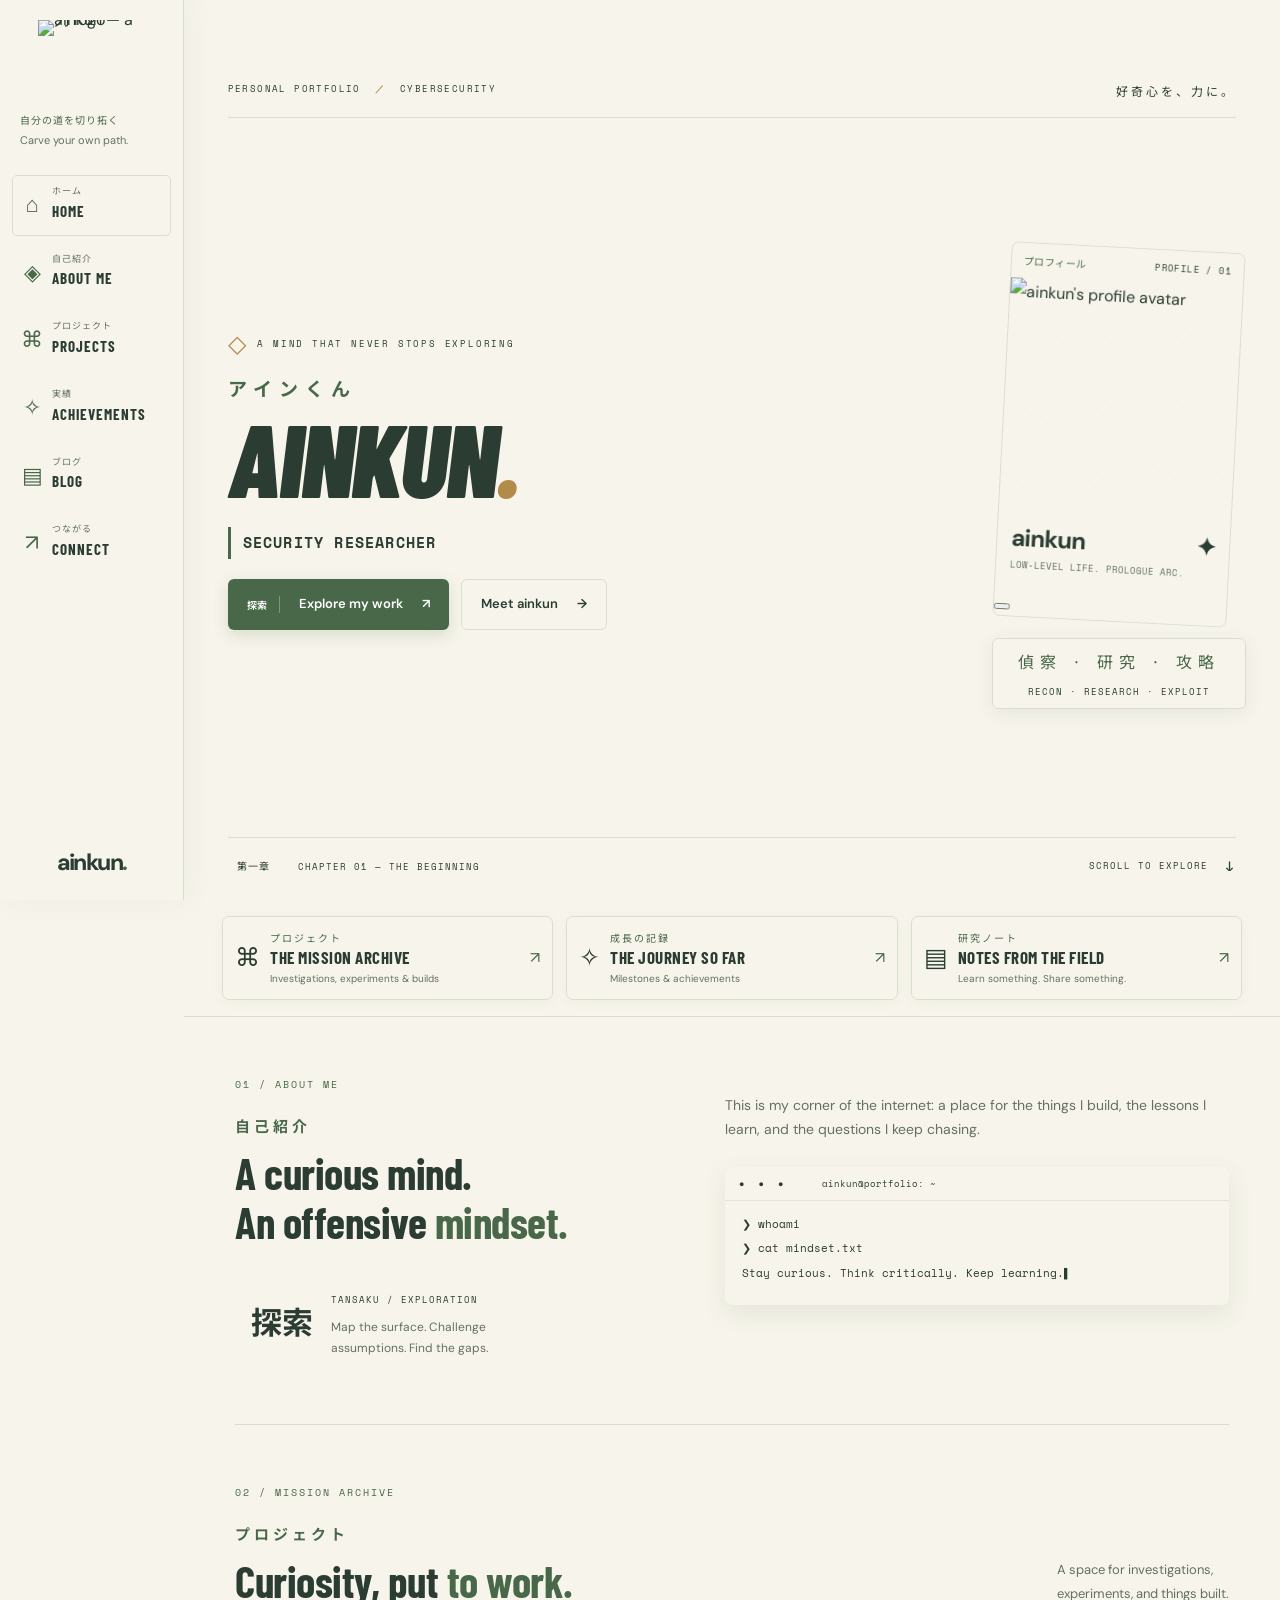
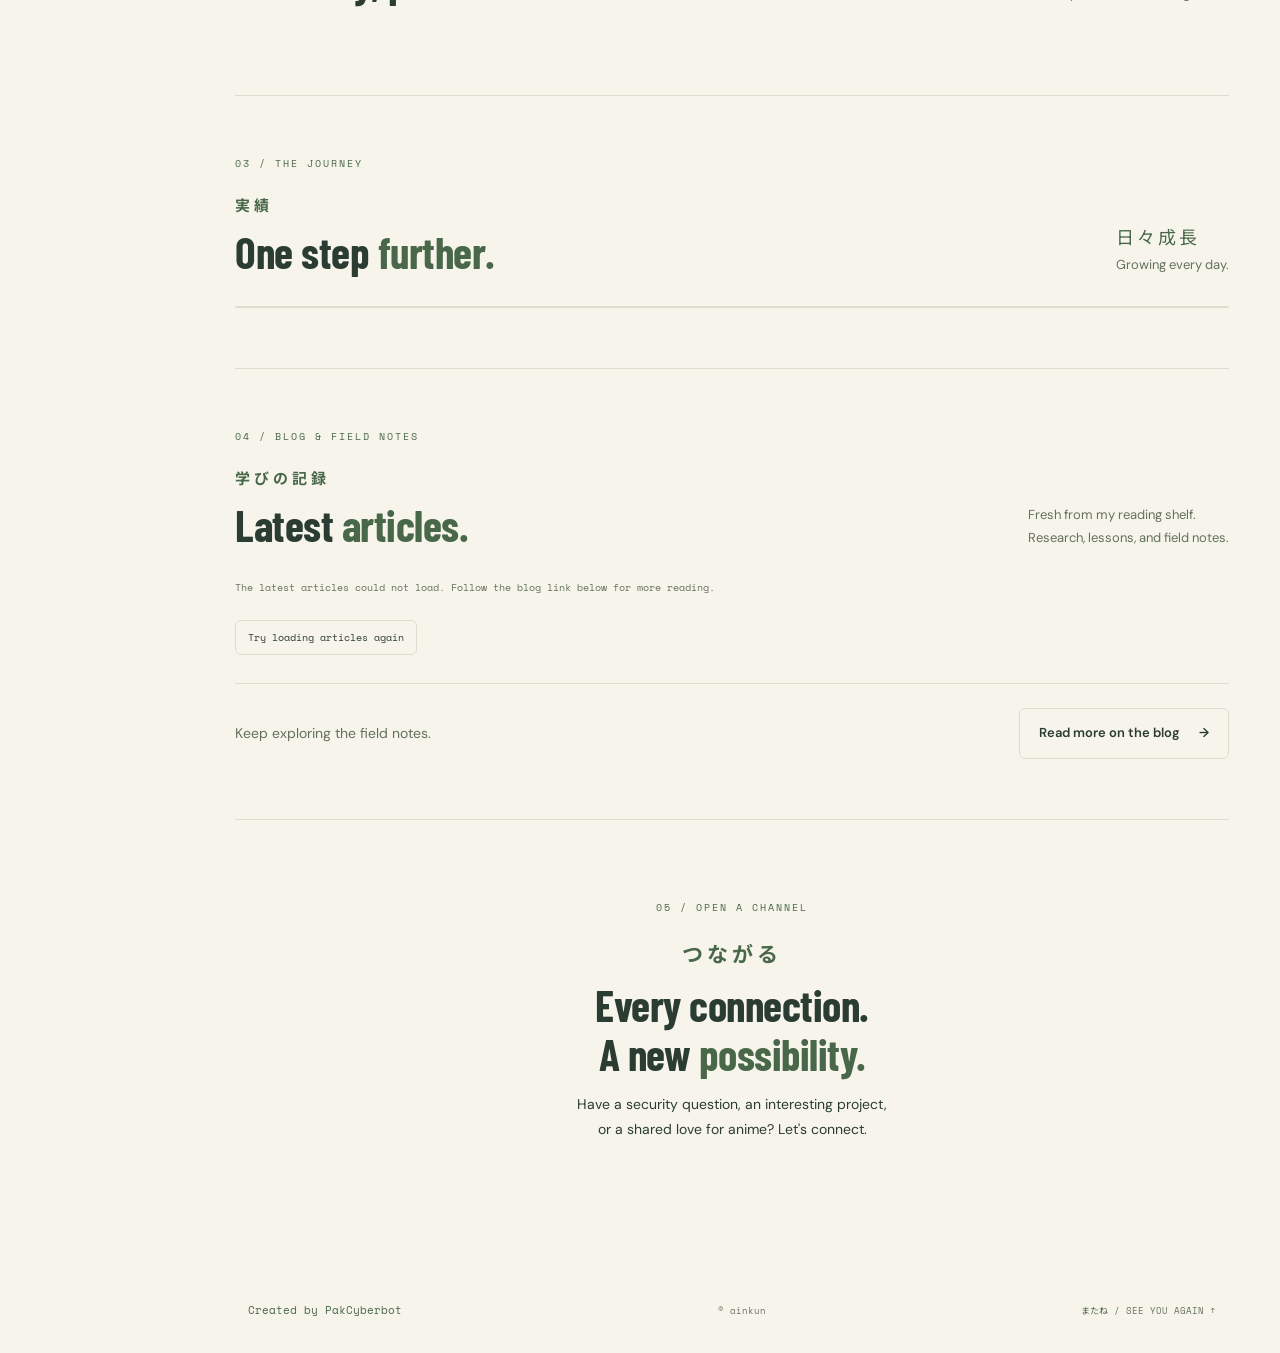
==== index.html @ df87f9b8 "Refresh card wording and keep the Japanese motto on one line - Homepage card tagline is now "LOW-LEV" ====
<!doctype html>
<html lang="en">
<head>
  <meta charset="UTF-8"><meta name="viewport" content="width=device-width, initial-scale=1">
  <meta name="description" content="ainkun — Security Researcher. Security research, projects, and field notes from a curious mind.">
  <meta name="theme-color" content="#f7f5eb"><title>ainkun — Security Researcher</title>
  <script src="themes.js"></script>
  <link rel="icon" href="assets/logo-clean/ainkun-clean.png?v=2" type="image/png"><link rel="stylesheet" href="styles.css">
  <link rel="stylesheet" href="themes.css">
  <link rel="stylesheet" href="theme-motion.css">
  <link rel="stylesheet" href="analyst-card.css">
  <link rel="stylesheet" href="blog.css">
  <script src="profile.js" defer></script><script src="script.js" defer></script>
  <script src="blog.js" defer></script>
  <script src="analyst-card.js" defer></script>
  <script src="chapter-transition.js" defer></script>
  <link rel="stylesheet" href="credit-transition.css">
  <script src="credit-transition.js" defer></script>
  <link rel="stylesheet" href="responsive.css">
  <link rel="preload" as="image" href="pakcyberbot.png">
</head>
<body>
  <div class="scene-stack" aria-hidden="true"></div>
  <a class="skip" href="#main">Skip to content</a>
  <aside class="theme-controls" aria-label="Time of day theme" hidden>
    <div class="theme-options" role="group" aria-label="Preview a scene">
      <button type="button" data-set-theme="morning" aria-pressed="false" title="Morning · 朝">
        <svg viewBox="0 0 24 24" aria-hidden="true"><circle cx="12" cy="12" r="4"/><path d="M12 2v2m0 16v2M2 12h2m16 0h2M5 5l1.5 1.5m11 11L19 19M5 19l1.5-1.5m11-11L19 5"/></svg><span>Morning</span>
      </button>
      <button type="button" data-set-theme="evening" aria-pressed="false" title="Evening · 夕暮れ">
        <svg viewBox="0 0 24 24" aria-hidden="true"><path d="M3 16h18M6 16a6 6 0 0 1 12 0M12 3v3M3 8l2 2m14 0 2-2M6 20h12"/></svg><span>Evening</span>
      </button>
      <button type="button" data-set-theme="night" aria-pressed="false" title="Night · 夜">
        <svg viewBox="0 0 24 24" aria-hidden="true"><path d="M20 14A8 8 0 0 1 10 4a8 8 0 1 0 10 10Z"/><path d="M18 3v4m-2-2h4"/></svg><span>Night</span>
      </button>
    </div>
    <div class="theme-meta"><button class="theme-auto" type="button" aria-pressed="true">Auto · Local</button><span class="theme-clock"></span></div>
  </aside>
  <span class="sr-only" id="theme-status" role="status" aria-live="polite"></span>
  <header class="sidebar">
    <a class="sidebar-logo" href="#home" aria-label="ainkun home"><img src="assets/logo-clean/ainkun-clean.png" alt="ainkun — a刀 logo" width="1536" height="1024"></a>
    <div class="sidebar-caption"><span lang="ja">自分の道を切り拓く</span><small>Carve your own path.</small></div>
    <nav aria-label="Main navigation">
      <a class="nav-item active" href="#home"><span class="nav-icon" aria-hidden="true">⌂</span><span><small lang="ja">ホーム</small><strong>HOME</strong></span><span class="nav-index">00</span></a>
      <a class="nav-item" href="#about"><span class="nav-icon" aria-hidden="true">◈</span><span><small lang="ja">自己紹介</small><strong>ABOUT ME</strong></span><span class="nav-index">01</span></a>
      <a class="nav-item" href="#projects"><span class="nav-icon" aria-hidden="true">⌘</span><span><small lang="ja">プロジェクト</small><strong>PROJECTS</strong></span><span class="nav-index">02</span></a>
      <a class="nav-item" href="#achievements"><span class="nav-icon" aria-hidden="true">✧</span><span><small lang="ja">実績</small><strong>ACHIEVEMENTS</strong></span><span class="nav-index">03</span></a>
      <a class="nav-item" href="#writing"><span class="nav-icon" aria-hidden="true">▤</span><span><small lang="ja">ブログ</small><strong>BLOG</strong></span><span class="nav-index">04</span></a>
      <a class="nav-item" href="#contact"><span class="nav-icon" aria-hidden="true">↗</span><span><small lang="ja">つながる</small><strong>CONNECT</strong></span><span class="nav-index">05</span></a>
    </nav>
    <div class="sidebar-bottom"><a class="brand" href="#home">ainkun<span class="brand-dot">.</span></a></div>
  </header>
  <main id="main">
    <section class="hero" id="home" aria-labelledby="hero-title">
      <div class="city-scene" aria-hidden="true"></div><div class="scene-shade" aria-hidden="true"></div><div class="scene-grid" aria-hidden="true"></div><div class="particles" aria-hidden="true"></div>
      <div class="hero-topline"><span>PERSONAL PORTFOLIO <b>／</b> CYBERSECURITY</span><span lang="ja">好奇心を、力に。</span></div>
      <div class="hero-layout">
        <div class="hero-copy"><p class="hero-kicker"><span class="diamond" aria-hidden="true">◇</span> A MIND THAT NEVER STOPS EXPLORING</p><div class="name-lockup"><span class="name-jp" lang="ja">アインくん</span><h1 id="hero-title" aria-label="ainkun, Hussain K."><button class="name-switch" type="button" aria-label="Show alternate name: Hussain K." aria-pressed="false" disabled><span class="name-track" aria-hidden="true"><span class="name-glyph name-prefix">HUSS</span><span class="name-glyph name-core">AIN</span><span class="name-glyph name-k">K</span><span class="name-glyph name-suffix">UN</span><span class="name-glyph name-dot">.</span></span></button></h1></div><p class="intro"><span>SECURITY RESEARCHER</span></p><p class="hero-description" id="hero-description"></p><div class="hero-actions"><a class="button primary" href="#projects"><span lang="ja">探索</span> Explore my work <span>↗</span></a><a class="button secondary" href="#about">Meet ainkun <span>→</span></a></div></div>
        <div class="profile-stage"><figure class="profile-panel"><div class="profile-card-top"><span lang="ja">プロフィール</span><span>PROFILE / 01</span></div><div class="profile-image-wrap"><img class="profile-image" src="mainimage.png" alt="ainkun's profile avatar" width="500" height="500" fetchpriority="high"></div><figcaption><strong>ainkun<span>✦</span></strong><span>LOW-LEVEL LIFE. PROLOGUE ARC.</span></figcaption></figure><p class="profile-motto"><span lang="ja">偵察 · 研究 · 攻略</span>RECON · RESEARCH · EXPLOIT</p></div>
      </div>
      <div class="hero-bottom"><span class="chapter-label"><span lang="ja">第一章</span> CHAPTER 01 — THE BEGINNING</span><a class="scroll-cue" href="#chapters">SCROLL TO EXPLORE <span>↓</span></a></div>
    </section>
    <div class="chapter-menu reveal" id="chapters" aria-label="Explore the portfolio"><a href="#projects"><span class="tile-icon" aria-hidden="true">⌘</span><span><small lang="ja">プロジェクト</small><strong>THE MISSION ARCHIVE</strong><em>Investigations, experiments & builds</em></span><b>↗</b></a><a href="#achievements"><span class="tile-icon" aria-hidden="true">✧</span><span><small lang="ja">成長の記録</small><strong>THE JOURNEY SO FAR</strong><em>Milestones & achievements</em></span><b>↗</b></a><a href="blog.html"><span class="tile-icon" aria-hidden="true">▤</span><span><small lang="ja">研究ノート</small><strong>NOTES FROM THE FIELD</strong><em>Learn something. Share something.</em></span><b>↗</b></a></div>
    <div class="content-shell">
      <section class="section about" id="about"><div class="section-heading reveal"><span class="eyebrow">01 / ABOUT ME</span><div class="section-jp" lang="ja">自己紹介</div><h2>A curious mind.<br>An offensive <em>mindset.</em></h2><div class="word-note"><span lang="ja">探索</span><div><strong>TANSAKU / EXPLORATION</strong><p>Map the surface. Challenge assumptions. Find the gaps.</p></div></div></div><div class="about-content reveal"><p id="about-copy"></p><p class="muted">This is my corner of the internet: a place for the things I build, the lessons I learn, and the questions I keep chasing.</p><div class="terminal"><div class="terminal-bar"><span>● ● ●</span> ainkun@portfolio: ~</div><p><span>❯</span> whoami</p><p id="terminal-name"></p><p><span>❯</span> cat mindset.txt</p><p class="terminal-answer">Stay curious. Think critically. Keep learning.<span class="cursor">▌</span></p></div><div class="skills" id="skills"></div></div></section>
      <section class="section" id="projects"><div class="section-top reveal"><div><span class="eyebrow">02 / MISSION ARCHIVE</span><div class="section-jp" lang="ja">プロジェクト</div><h2>Curiosity, put <em>to work.</em></h2></div><p class="section-note">A space for investigations,<br>experiments, and things built.</p></div><div class="projects-grid" id="projects-grid"></div></section>
      <section class="section" id="achievements"><div class="section-top reveal"><div><span class="eyebrow">03 / THE JOURNEY</span><div class="section-jp" lang="ja">実績</div><h2>One step <em>further.</em></h2></div><p class="section-note"><span lang="ja">日々成長</span><br>Growing every day.</p></div><div id="achievement-list" class="achievement-list"></div></section>
      <section class="section blog-preview" id="writing" aria-labelledby="latest-articles-title">
        <div class="section-top reveal"><div><span class="eyebrow">04 / BLOG & FIELD NOTES</span><div class="section-jp" lang="ja">学びの記録</div><h2 id="latest-articles-title">Latest <em>articles.</em></h2></div><p class="section-note">Fresh from my reading shelf.<br>Research, lessons, and field notes.</p></div>
        <p class="blog-feed-note" id="blog-feed-note" role="status">The latest from ainkun on Medium.</p>
        <div class="writing-grid blog-grid" id="writing-grid" data-preview="true" aria-busy="false"></div>
        <button class="blog-retry" id="blog-retry" type="button" hidden>Try loading articles again</button>
        <noscript><p><a class="text-link" href="https://ainkun.medium.com">Read ainkun's articles on Medium ↗</a></p></noscript>
        <div class="blog-preview-more"><p>Keep exploring the field notes.</p><a class="button secondary" href="blog.html">Read more on the blog <span aria-hidden="true">→</span></a></div>
      </section>
    </div>
    <section class="contact section" id="contact"><div class="contact-inner reveal"><span class="eyebrow">05 / OPEN A CHANNEL</span><div class="section-jp" lang="ja">つながる</div><h2>Every connection.<br>A new <em>possibility.</em></h2><p>Have a security question, an interesting project,<br>or a shared love for anime? Let's connect.</p><div class="socials" id="socials"></div><p class="contact-placeholder" id="contact-note"></p></div></section>
    <footer><a class="creator-credit" href="https://pakcyberbot.com" data-creator-link>Created by PakCyberbot</a><span>© <span id="year"></span> ainkun</span><a href="#home"><span lang="ja">またね</span> / SEE YOU AGAIN ↑</a></footer>
  </main>
  <div class="toast" role="status" aria-live="polite"></div>
  <dialog class="card-dialog" id="analyst-card-dialog" aria-labelledby="analyst-card-name" aria-describedby="analyst-card-help">
    <div class="card-modal-shell">
      <button class="card-dismiss" type="button" aria-label="Close researcher card" autofocus>×</button>
      <div class="card-flight">
        <div class="card-flipper">
          <div class="card-face card-front" aria-hidden="true" inert></div>
          <article class="card-face collectible-card" id="analyst-card-content"></article>
        </div>
      </div>
      <p class="card-dialog-help" id="analyst-card-help">Your researcher card. <span>Press Esc or click outside to return.</span></p>
    </div>
  </dialog>
</body>
</html>
---- styles.css ----
@import url('https://fonts.googleapis.com/css2?family=Barlow+Condensed:wght@500;600;700;800;900&family=DM+Sans:wght@400;500;600;700&family=Noto+Sans+JP:wght@400;500;700;900&family=Space+Mono:wght@400;700&display=swap');
:root{--ink:#2b3c32;--muted:#64715f;--accent:#49684a;--sunlight:#b28b48;--paper:#f7f5eb;--line:#d9dfcf;--mono:'Space Mono',monospace;--display:'Barlow Condensed','Arial Narrow',sans-serif;--jp:'Noto Sans JP',sans-serif;--rail:224px}

*{box-sizing:border-box}
html{scroll-behavior:smooth;scroll-padding-top:28px}
body{margin:0;color:var(--ink);background:var(--paper);isolation:isolate;font:16px/1.75 'DM Sans',sans-serif}
body::before{content:'';position:fixed;inset:0 0 0 var(--rail);z-index:-1;pointer-events:none;background:var(--scene-image) center/cover no-repeat}
a{color:inherit;text-decoration:none}
button{font:inherit}
a,button{-webkit-tap-highlight-color:transparent}
a:focus-visible,button:focus-visible{outline:3px solid var(--accent-soft);outline-offset:5px}
::selection{background:var(--selection);color:var(--ink)}
[lang=ja]{font-family:var(--jp)}
main{margin-left:var(--rail);min-width:0}
.skip{position:fixed;top:-100px;left:20px;padding:12px;background:var(--surface);z-index:50}
.skip:focus{top:15px}

/* Bilingual game-menu navigation. */
.sidebar{position:fixed;inset:0 auto 0 0;width:var(--rail);padding:36px 16px 22px;background:var(--surface);z-index:20;display:flex;flex-direction:column;border-right:1px solid var(--line);box-shadow:4px 0 30px #344a390b}
.brand{font-weight:800;font-size:30px;letter-spacing:-1.6px;line-height:1.1;display:flex;align-items:center;gap:10px}
.brand-dot{color:var(--accent)}
.sidebar-logo{position:relative;display:block;width:144px;max-width:100%;margin:0 auto;flex-shrink:0;line-height:0;border-radius:6px}
.sidebar-logo img{display:block;width:100%;height:auto;aspect-ratio:3/2;object-fit:contain}
.sidebar-caption{padding:28px 15px 20px;line-height:1.6}
.sidebar-caption>span{font-size:12px;color:var(--accent);letter-spacing:1px}
.sidebar-caption small{display:block;color:var(--muted);font-size:11px}
.sidebar nav{display:grid;gap:7px;margin-top:12px}
.nav-item{padding:13px 12px;display:flex;gap:12px;align-items:center;position:relative;transition:background .25s,transform .25s;border:1px solid transparent;border-radius:5px;}
.nav-item:hover{background:var(--surface-hover);transform:translateX(3px)}
.nav-item.active{background:linear-gradient(110deg,var(--surface-tint),var(--surface-hover));border-color:var(--line)}
.nav-item.active::before{content:'';position:absolute;left:-17px;top:14px;bottom:14px;width:4px;background:var(--accent)}
.nav-icon{font-size:25px;color:var(--accent);width:27px;text-align:center}
.nav-item small{display:block;font-size:10px;line-height:1.4;letter-spacing:1px;color:var(--muted)}
.nav-item strong{font:700 16px/1.5 var(--display);letter-spacing:1px;white-space:nowrap}
.nav-index{margin-left:auto;font:9px var(--mono);color:var(--muted)}
.sidebar-bottom{margin-top:auto;display:flex;align-items:center;gap:5px;font:10px var(--mono);letter-spacing:.2px;padding:22px 10px 0;color:var(--muted)}
.status-dot{width:6px;height:6px;display:inline-block;border-radius:50%;background:var(--accent-soft);box-shadow:0 0 0 4px #7e9c6715}
.motion-toggle{margin-left:auto;background:none;border:1px solid var(--line);color:var(--accent);width:30px;height:30px;cursor:pointer;line-height:1;padding:0;border-radius:4px;}
.motion-toggle:hover{background:var(--surface-tint)}

/* One fixed street scene shared by every section and time-of-day theme. */
.hero{min-height:790px;position:relative;isolation:isolate;overflow:hidden;color:var(--ink);padding:28px clamp(30px,4vw,76px) 30px;display:flex;flex-direction:column;background:transparent;}
.city-scene{display:none}
.scene-shade{position:absolute;inset:0;z-index:-3;background:var(--scene-wash);}
.scene-grid{position:absolute;inset:0;z-index:-2;background-image:linear-gradient(#ffffff04 1px,transparent 1px),linear-gradient(90deg,#ffffff04 1px,transparent 1px);background-size:100px 100px;opacity:0;mask-image:linear-gradient(90deg,#000,transparent);}
.hero-topline{display:flex;justify-content:space-between;gap:15px;font:9px var(--mono);letter-spacing:1.4px;color:var(--secondary-ink);border-bottom:1px solid var(--line);padding-bottom:18px}
.hero-topline b{color:var(--sunlight);padding:0 7px}
.hero-topline [lang=ja]{letter-spacing:3px;font-size:12px}
.hero-layout{display:grid;grid-template-columns:minmax(0,1fr) 250px;align-items:center;gap:30px;flex:1;padding:68px 0 64px}
.hero-copy{min-width:0}
.hero-kicker{font:9px var(--mono);letter-spacing:1.8px;color:var(--secondary-ink);display:flex;align-items:center;gap:10px;margin:0 0 18px}
.diamond{font-size:24px;color:var(--sunlight)}
.name-lockup{position:relative;width:100%;min-width:0}
.name-jp{display:block;font-size:22px;font-weight:700;letter-spacing:10px;margin-bottom:2px;color:var(--accent);}
h1{font:900 italic clamp(100px,10.4vw,170px)/.95 var(--display);letter-spacing:-2px;margin:0 0 25px;text-shadow:3px 3px 0 var(--title-shadow),6px 6px 0 var(--title-shadow-soft);position:relative;color:var(--title);}
.name-dot{color:var(--sunlight);font-size:1em;text-shadow:none}
.intro{font-size:19px;margin:18px 0;color:var(--ink);}
.intro>span{display:block;font:10px var(--mono);letter-spacing:3px;margin-top:8px;color:var(--secondary-ink)}
.hero-description{max-width:430px;font-size:14px;line-height:1.9;color:var(--secondary-ink);text-shadow:none;}
.hero-actions{display:flex;flex-wrap:wrap;gap:12px;margin-top:29px}
.button{display:inline-flex;align-items:center;gap:19px;padding:13px 19px;font-size:13px;font-weight:600;transition:transform .25s,box-shadow .25s;position:relative;border-radius:6px;}
.button:hover{transform:translateY(-3px);box-shadow:0 8px 25px #344a3933}
.primary{background:var(--accent);color:#fff;border-left:3px solid var(--button-edge);box-shadow:0 5px 16px #3b563129;transition:transform .25s,box-shadow .25s,color var(--theme-fade-duration,3.2s) var(--theme-fade-easing,ease);}
[data-theme="night"] .primary{color:#000;}
.primary>[lang=ja]{font-size:10px;border-right:1px solid #c4d0ac70;padding-right:12px;color:inherit;}
.secondary{border:1px solid var(--line);background:var(--surface-glass);color:var(--ink);}
.hero-bottom{display:flex;justify-content:space-between;align-items:center;gap:20px;border-top:1px solid var(--line);padding-top:20px}
.chapter-label,.scroll-cue{font:9px var(--mono);letter-spacing:1px;color:var(--secondary-ink)}
.chapter-label>[lang=ja]{background:var(--label-fill);padding:5px 9px;margin-right:12px;font-size:10px}
.scroll-cue{display:flex;gap:16px;align-items:center}
.scroll-cue>span{font-size:18px;animation:scroll-nudge 3s ease-in-out infinite}

.profile-stage{perspective:1000px;align-self:center;margin-top:50px;position:relative}
.profile-panel{margin:0;border:1px solid var(--line);background:var(--surface);box-shadow:5px 7px 0 var(--card-edge),0 16px 40px #3c51312b;transform:rotateX(var(--tilt-x,0deg)) rotateY(var(--tilt-y,0deg)) rotate(3deg);transition:transform .35s;animation:profile-in 1.3s cubic-bezier(.16,1,.3,1) both;color:var(--ink);border-radius:7px;overflow:hidden;}
.profile-card-top{display:flex;justify-content:space-between;align-items:center;padding:10px 12px;font:8px var(--mono);letter-spacing:.4px}
.profile-card-top>[lang=ja]{font-size:10px;color:var(--accent)}
.profile-image-wrap{aspect-ratio:1;overflow:hidden;position:relative;background:linear-gradient(145deg,var(--portrait-start),var(--portrait-mid) 55%,var(--portrait-end))}
.profile-image-wrap::before{content:'';position:absolute;inset:0;background:repeating-linear-gradient(135deg,transparent 0 15px,#fff2 15px 16px)}
.profile-image{width:100%;height:100%;object-fit:contain;position:relative;display:block}
.profile-panel figcaption{padding:11px 14px 16px;line-height:1.4}
.profile-panel strong{display:flex;justify-content:space-between;font-size:23px;letter-spacing:-1px}
.profile-panel strong>span{color:var(--accent-soft);font-size:24px}
.profile-panel figcaption>span{font:7px var(--mono);letter-spacing:.8px;color:var(--muted)}
.profile-motto{text-align:center;font:8px var(--mono);letter-spacing:1px;margin:25px -10px 0;color:var(--secondary-ink);background:var(--surface-glass);border:1px solid var(--line);border-radius:6px;padding:10px 8px;box-shadow:0 4px 18px #33432f14;}
.profile-motto>[lang=ja]{display:block;font-size:16px;letter-spacing:6px;margin-bottom:8px;color:var(--accent);}
.particles{position:absolute;inset:0;pointer-events:none;z-index:-1}
.particle{position:absolute;width:3px;height:3px;background:var(--particle);border-radius:50%;box-shadow:0 0 8px var(--particle-glow);opacity:.5;animation:drift 9s linear infinite}
.particle:nth-child(3n){width:5px;height:2px;background:var(--leaf);border-radius:50% 0;box-shadow:none}

/* Chapter cards, warm paper, and bilingual editorial headings. */
.chapter-menu{display:grid;grid-template-columns:repeat(3,minmax(0,1fr));background:var(--band-overlay);border-bottom:1px solid var(--line);padding:22px clamp(24px,4vw,70px);gap:13px}
.chapter-menu>a{display:flex;align-items:center;gap:15px;background:var(--surface-glass);padding:19px 15px;border:1px solid var(--line);box-shadow:0 3px 12px #5663430c;transition:transform .25s,border-color .25s;position:relative;min-width:0;border-radius:7px;}
.chapter-menu>a:hover{transform:translateY(-4px);border-color:var(--accent-soft)}
.tile-icon{font-size:31px;color:var(--accent-soft)}
.chapter-menu small{display:block;font:10px var(--jp);letter-spacing:2px;color:var(--accent)}
.chapter-menu strong{font:700 17px/1.5 var(--display);letter-spacing:.5px;display:block}
.chapter-menu em{font-style:normal;font-size:10px;line-height:1.5;color:var(--muted);display:block}
.chapter-menu b{margin-left:auto;color:var(--accent);font-weight:400}
.content-shell{background:linear-gradient(var(--paper-overlay),var(--paper-overlay)),radial-gradient(#87986e12 .7px,transparent .7px) 0 0/6px 6px}
.section{padding:85px 0;margin:0 clamp(28px,5vw,80px);border-bottom:1px solid var(--line);position:relative}
.about{display:grid;grid-template-columns:1fr 1.1fr;gap:50px}
.eyebrow{font:10px var(--mono);letter-spacing:2px;color:var(--accent);display:block}
.section-jp{font:700 15px var(--jp);letter-spacing:4px;color:var(--accent);margin-top:23px}
h2{font:700 clamp(37px,3.7vw,56px)/1.13 var(--display);letter-spacing:-.5px;margin:12px 0 0}
h2 em{font-style:normal;color:var(--accent)}
.word-note{display:flex;align-items:center;gap:18px;margin-top:33px;border-left:2px solid var(--accent-soft);padding:5px 0 5px 16px}
.word-note>[lang=ja]{font-size:31px;font-weight:700;color:var(--accent-soft);white-space:nowrap}
.word-note strong{font:9px var(--mono);letter-spacing:1px}
.word-note p{margin:5px 0 0;font-size:12px;color:var(--muted);max-width:210px}
.about-content>p:first-child{margin-top:0;font-size:16px;line-height:1.85}
.muted,.section-note{color:var(--muted)}
.muted{font-size:14px}
.terminal{margin-top:25px;padding:0 17px 17px;background:var(--terminal-bg);color:var(--terminal-ink);box-shadow:0 8px 24px #3d57391a;font:11px/1.9 var(--mono);overflow-wrap:anywhere;border:1px solid var(--terminal-line);border-radius:7px;}
.terminal-bar{margin:0 -17px 13px;padding:8px 14px;border-bottom:1px solid #a5b79040;font-size:9px;color:var(--terminal-muted);display:flex;gap:35px}
.terminal-bar span{color:var(--terminal-accent);letter-spacing:4px}
.terminal p{margin:4px 0}
.terminal p>span,.terminal-answer{color:var(--terminal-ink)}
.cursor{animation:pulse 1.5s infinite;color:var(--terminal-accent)!important}
.skills{display:flex;flex-wrap:wrap;gap:8px;margin-top:24px}
.skill,.tags span{font-size:11px;border:1px solid var(--line);background:var(--surface-tint);padding:5px 9px;color:var(--accent);border-radius:4px;}
.section-top{display:flex;justify-content:space-between;align-items:end;gap:25px;margin-bottom:30px}
.section-note{font-size:13px;margin:0;line-height:1.8}
.section-note>[lang=ja]{color:var(--accent);font-size:18px;letter-spacing:3px}
.projects-grid{display:grid;grid-template-columns:repeat(3,minmax(0,1fr));gap:18px}
.project-card{padding:24px 22px;background:var(--surface);border:1px solid var(--line);box-shadow:0 4px 20px #3e58300a;position:relative;transition:transform .25s,border-color .25s;min-width:0;border-radius:8px;overflow:hidden;}
.project-card::before{content:'';position:absolute;top:-1px;left:22px;height:3px;width:36px;background:var(--accent-soft);transition:width .3s}
.project-card:hover{transform:translateY(-5px);border-color:var(--accent-soft)}
.project-card:hover::before{width:85px}
.card-top{display:flex;align-items:center;justify-content:space-between;gap:10px;margin-bottom:31px}
.project-icon{font:28px var(--mono);color:var(--accent)}
.small-label{font:9px var(--mono);letter-spacing:1px;color:var(--muted)}
.placeholder-badge{font:8px var(--mono);letter-spacing:1px;color:var(--muted);background:var(--surface-hover);padding:4px 7px}
.project-card h3,.writing-card h3{font-size:20px;line-height:1.4;margin:13px 0 11px;letter-spacing:-.5px}
.project-card p,.writing-card p{font-size:13px;color:var(--muted);line-height:1.85}
.card-bottom{display:flex;align-items:center;justify-content:space-between;gap:7px;margin-top:24px}
.tags{display:flex;flex-wrap:wrap;gap:5px}
.tags span{font-size:9px;padding:3px 6px}
.project-arrow{font-size:26px;color:var(--accent);min-width:28px;text-align:right}
.achievement-list{border:1px solid var(--line);background:var(--surface);border-radius:8px;overflow:hidden;}
.achievement{display:flex;gap:23px;align-items:center;padding:25px;border-bottom:1px solid var(--line)}
.achievement:last-child{border:0}
.achievement-number{font:600 35px var(--display);color:var(--ornament);min-width:38px}
.achievement-content{flex:1}
.achievement-content .small-label{color:var(--accent)}
.achievement h3{font-size:18px;margin:4px 0}
.achievement p{font-size:13px;color:var(--muted);margin:0}
.achievement-year{font:10px var(--mono);color:var(--muted);white-space:nowrap}
.writing-grid{display:grid;grid-template-columns:1fr 1fr;gap:20px}
.writing-card{border:1px solid var(--line);padding:27px;background:linear-gradient(130deg,var(--surface),var(--surface-hover));transition:transform .25s,box-shadow .25s;position:relative;border-radius:8px;}
.writing-card::after{content:'✧';position:absolute;right:22px;top:15px;font-size:32px;color:var(--ornament)}
.writing-card:hover{transform:translateY(-4px);box-shadow:0 9px 22px #51664114;}
.writing-card .small-label{color:var(--accent)}
.text-link{font-size:12px;color:var(--accent)}
.text-link:hover{color:var(--ink)}
.writing-card .text-link{display:block;font:9px var(--mono);letter-spacing:1px;margin-top:25px}
.contact.section{margin:0;border:0;padding:80px 30px;text-align:center;color:var(--ink);background:var(--contact-overlay);}
.contact .eyebrow{color:var(--accent)}
.contact .section-jp{color:var(--accent);font-size:21px}
.contact h2{font-size:clamp(43px,4.6vw,65px)}
.contact h2 em{color:var(--accent)}
.contact p{font-size:14px;color:var(--secondary-ink)}
.socials{display:flex;justify-content:center;flex-wrap:wrap;gap:10px;margin-top:27px}
.social-link{font-size:12px;border:1px solid var(--line);padding:10px 19px;background:var(--surface-glass);transition:background .25s,transform .25s;color:var(--accent);border-radius:5px;}
.social-link:hover{background:var(--surface-tint);transform:translateY(-3px)}
.contact .contact-placeholder{font:9px var(--mono);margin-top:20px;color:var(--muted)}
footer{display:flex;justify-content:space-between;align-items:center;gap:20px;padding:25px clamp(28px,5vw,80px);background:var(--footer-overlay)}
footer .brand{font-size:23px;gap:0}
footer>span,footer>a:last-child{font:9px var(--mono);color:var(--muted)}
footer>a:last-child [lang=ja]{color:var(--accent)}
.toast{position:fixed;left:calc(50% + var(--rail)/2);bottom:25px;max-width:calc(100vw - 40px);padding:14px 22px;border:1px solid var(--accent-soft);background:var(--surface);box-shadow:0 8px 35px #344a3933;color:var(--ink);font-size:13px;z-index:40;opacity:0;pointer-events:none;transform:translate(-50%,20px);transition:.25s;border-radius:6px;}
.toast.visible{opacity:1;transform:translate(-50%,0)}
.reveal-ready{opacity:0;transform:translateY(23px);transition:opacity .75s,transform .75s cubic-bezier(.16,1,.3,1)}
.revealed{opacity:1;transform:translateY(0)}

@keyframes opening-copy{from{opacity:0;transform:translateY(25px)}
to{opacity:1;transform:translateY(0)}
}
@keyframes profile-in{from{opacity:0;translate:30px 0}
to{opacity:1;translate:0 0}
}
@keyframes drift{0%{translate:0 40px;opacity:0}
25%{opacity:.65}
100%{translate:55px -140px;opacity:0}
}
@keyframes pulse{50%{opacity:.3}
}
@keyframes scroll-nudge{50%{translate:0 5px}
}

@media(min-width:1600px){.hero{min-height:880px;color:var(--ink);}
.hero-layout{grid-template-columns:minmax(0,1fr) 300px;gap:60px;padding-right:35px}
.hero-description{font-size:16px;color:var(--secondary-ink);text-shadow:none;}
.hero-kicker{font-size:11px}
.profile-panel figcaption>span{font-size:9px}
.profile-card-top{font-size:10px}
}

@media(max-width:1200px){:root{--rail:200px}
.sidebar{padding-left:10px;padding-right:10px}
.nav-item{gap:9px;padding:12px 10px;border-radius:5px;}
.nav-item strong{font-size:15px}
.nav-index{display:none}
.hero{padding-left:35px;padding-right:35px;min-height:740px;color:var(--ink);}
.hero-layout{grid-template-columns:minmax(0,1fr) 210px;gap:20px}
h1{font-size:108px;color:var(--title);text-shadow:3px 3px 0 var(--title-shadow),6px 6px 0 var(--title-shadow-soft);}
.hero-topline{font-size:8px}
.hero-topline [lang=ja]{font-size:10px}
.hero-kicker{font-size:8px;letter-spacing:1px}
.intro{font-size:17px;color:var(--ink);}
.hero-actions{gap:10px}
.button{gap:12px;padding:12px 14px;font-size:12px;border-radius:6px;}
.chapter-menu{padding:18px 28px;gap:10px}
.chapter-menu>a{padding:15px 12px;gap:9px;border-radius:7px;box-shadow:0 3px 12px #5663430c;}
.tile-icon{display:none}
.chapter-menu strong{font-size:16px}
.section{margin:0 35px;padding:65px 0}
.about{gap:30px}
.projects-grid{gap:12px}
.project-card{padding:21px 17px;border-radius:8px;box-shadow:0 4px 20px #3e58300a;overflow:hidden;}
.card-top .small-label{font-size:8px}
.project-card h3{font-size:18px}
.card-top{margin-bottom:23px}
.profile-panel figcaption>span{font-size:6px}
.profile-card-top{font-size:7px}
.profile-motto{font-size:7px;color:var(--secondary-ink);background:var(--surface-glass);border:1px solid var(--line);border-radius:6px;padding:10px 8px;box-shadow:0 4px 18px #33432f14;}
}

@media(max-width:1000px){:root{--rail:180px}
.brand{font-size:26px}
.sidebar-caption{padding:25px 10px 17px}
.sidebar-caption>span{font-size:10px}
.nav-item strong{font-size:14px;letter-spacing:.5px}
.nav-icon{font-size:22px;width:22px}
.sidebar-bottom{font-size:9px;padding-left:5px;padding-right:5px;gap:6px}
.hero{padding-left:28px;padding-right:28px;color:var(--ink);}
.hero-layout{grid-template-columns:minmax(0,1fr) 170px;gap:17px}
h1{font-size:92px;color:var(--title);text-shadow:3px 3px 0 var(--title-shadow),6px 6px 0 var(--title-shadow-soft);}
.name-jp{font-size:19px;letter-spacing:7px;color:var(--accent);}
.intro{font-size:16px;color:var(--ink);}
.intro>span{letter-spacing:2px;font-size:9px}
.hero-description{font-size:13px;color:var(--secondary-ink);text-shadow:none;}
.hero-kicker{font-size:7px;letter-spacing:.6px}
.profile-card-top{font-size:6px;padding:8px}
.profile-card-top>[lang=ja]{font-size:8px}
.profile-panel figcaption{padding:9px}
.profile-panel figcaption>span{font-size:5px;letter-spacing:.3px}
.profile-panel strong{font-size:21px}
.profile-motto>[lang=ja]{font-size:12px;letter-spacing:3px;color:var(--accent);}
.profile-motto{font-size:6px;letter-spacing:.4px;color:var(--secondary-ink);background:var(--surface-glass);border:1px solid var(--line);border-radius:6px;padding:10px 8px;box-shadow:0 4px 18px #33432f14;}
.hero-topline [lang=ja]{display:none}
.chapter-label{font-size:8px}
.chapter-label>[lang=ja]{margin-right:5px}
.scroll-cue{font-size:8px;letter-spacing:0}
.projects-grid{grid-template-columns:1fr}
.card-top{margin-bottom:18px}
.card-top .small-label{font-size:10px}
.project-card{padding:25px;border-radius:8px;box-shadow:0 4px 20px #3e58300a;overflow:hidden;}
.project-card h3{font-size:21px}
.about{grid-template-columns:1fr}
.about-content{max-width:650px}
.section-note{font-size:12px}
.chapter-menu strong{font-size:14px}
.chapter-menu em{font-size:9px}
.chapter-menu small{font-size:9px}
.chapter-menu b{display:none}
.writing-card{padding:22px;border-radius:8px;background:linear-gradient(130deg,var(--surface),var(--surface-hover));}
.writing-card h3{font-size:18px}
.writing-card::after{display:none}
}

@media(max-width:760px){:root{--rail:0px}
html{scroll-padding-top:138px}
.sidebar{width:100%;height:124px;padding:12px 18px 0;inset:0 0 auto;display:block;border-right:0;border-bottom:1px solid var(--line)}
.sidebar-logo{width:72px;margin:0}
.sidebar-caption{display:none}
.sidebar nav{display:flex;gap:0;margin-top:10px;overflow-x:auto;scrollbar-width:none;padding-bottom:0}
.sidebar nav::-webkit-scrollbar{display:none}
.nav-item{flex:1;min-width:78px;justify-content:center;padding:8px 7px;gap:0;display:block;text-align:center;border-radius:5px;}
.nav-item strong{font-size:12px;letter-spacing:.6px}
.nav-item small{font-size:8px;letter-spacing:.5px}
.nav-icon{display:none}
.nav-item.active{border:0;border-bottom:3px solid var(--accent-soft);background:var(--surface-tint)}
.nav-item.active::before{display:none}
.nav-item:hover{transform:none}
.sidebar-bottom{position:absolute;top:24px;right:18px;margin:0;padding:0;font-size:8px}
.motion-toggle{width:25px;height:25px;margin-left:10px;border-radius:4px;}
main{padding-top:124px}
.hero{min-height:710px;padding:25px 28px;color:var(--ink);}
.hero-layout{grid-template-columns:1fr 185px;padding:55px 0;gap:25px}
h1{font-size:110px;color:var(--title);text-shadow:3px 3px 0 var(--title-shadow),6px 6px 0 var(--title-shadow-soft);}
.hero-kicker{font-size:8px}
.name-jp{font-size:20px;color:var(--accent);}
.hero-description{font-size:14px;color:var(--secondary-ink);text-shadow:none;}
.intro{font-size:18px;color:var(--ink);}
.profile-panel figcaption>span{font-size:6px}
.profile-motto{font-size:7px;color:var(--secondary-ink);background:var(--surface-glass);border:1px solid var(--line);border-radius:6px;padding:10px 8px;box-shadow:0 4px 18px #33432f14;}
.profile-motto>[lang=ja]{font-size:14px;color:var(--accent);}
.chapter-menu{padding:17px 23px}
.chapter-menu>a{padding:13px 10px;border-radius:7px;box-shadow:0 3px 12px #5663430c;}
.chapter-menu strong{font-size:15px}
.section{margin:0 28px;padding:60px 0}
h2{font-size:45px}
.toast{left:50%;border-radius:6px;}
footer{padding:25px 28px}
.hero-topline{font-size:9px}
}

@media(max-width:640px){.hero{padding:24px;min-height:950px;color:var(--ink);}
.hero-layout{grid-template-columns:1fr;padding:40px 0 24px;gap:25px;align-items:start}
.hero-kicker{font-size:8px}
.name-jp{font-size:19px;color:var(--accent);}
h1{font-size:clamp(76px,24vw,125px);color:var(--title);text-shadow:3px 3px 0 var(--title-shadow),6px 6px 0 var(--title-shadow-soft);}
.hero-description{max-width:360px;font-size:14px;color:var(--secondary-ink);text-shadow:none;}
.hero-actions{margin-top:25px}
.intro{font-size:18px;color:var(--ink);}
.profile-stage{margin:0 8px 0 auto;width:165px;align-self:start}
.profile-card-top{font-size:6px}
.profile-image-wrap{aspect-ratio:1.2}
.profile-panel figcaption>span{font-size:5px}
.profile-motto{position:absolute;right:calc(100% + 15px);top:40px;margin:0;width:105px;font-size:7px;line-height:1.8;color:var(--secondary-ink);background:var(--surface-glass);border:1px solid var(--line);border-radius:6px;padding:10px 8px;box-shadow:0 4px 18px #33432f14;}
.profile-motto>[lang=ja]{font-size:13px;letter-spacing:1px;line-height:1.8;color:var(--accent);}
.hero-bottom{gap:10px;padding-top:18px}
.chapter-label{font-size:7px;letter-spacing:0}
.chapter-label>[lang=ja]{display:none}
.scroll-cue{font-size:7px;gap:9px}

.chapter-menu{grid-template-columns:1fr;padding:20px 24px;gap:10px}
.chapter-menu>a{padding:13px 18px;gap:15px;border-radius:7px;box-shadow:0 3px 12px #5663430c;}
.tile-icon{display:block;font-size:26px}
.chapter-menu strong{font-size:17px}
.chapter-menu small{font-size:9px}
.chapter-menu em{font-size:10px}
.chapter-menu b{display:block}
.section{margin:0 24px;padding:55px 0}
.section-top{display:block}
.section-top>.section-note,.section-top>.text-link{margin-top:18px;display:block}
.section-jp{font-size:14px;margin-top:17px}
h2{font-size:42px}
.writing-grid{grid-template-columns:1fr}
.achievement{padding:20px 16px;gap:14px}
.achievement-number{font-size:29px;min-width:24px}
.achievement h3{font-size:16px}
.achievement p{font-size:12px}
.achievement-year{font-size:9px}
.section-note br{display:none}
.contact.section{padding:65px 24px;}
.contact h2{font-size:48px}
.contact p br{display:none}
.social-link{font-size:11px;padding:10px 13px;color:var(--accent);border:1px solid var(--line);background:var(--surface-glass);border-radius:5px;}
footer{padding:24px;flex-wrap:wrap;gap:18px}
footer>span{order:3;width:100%;font-size:9px}
.terminal{font-size:10px;border-radius:7px;box-shadow:0 8px 24px #3d57391a;}
.hero-topline{font-size:8px;letter-spacing:.8px}
.word-note>[lang=ja]{font-size:29px}
}

body.motion-paused *,body.motion-paused *::before,body.motion-paused *::after{animation-play-state:paused!important}
body.motion-paused .profile-panel{transform:rotate(3deg);box-shadow:5px 7px 0 var(--card-edge),0 16px 40px #3c51312b;border-radius:7px;overflow:hidden;}
body.motion-paused .reveal-ready{opacity:1;transform:none;transition:none}
body.motion-paused .hero-copy,body.motion-paused .profile-panel{animation:none;}

@media(prefers-reduced-motion:reduce){html{scroll-behavior:auto}
*,*::before,*::after{animation:none!important;transition:none!important}
.reveal-ready{opacity:1;transform:none}
.profile-panel{transform:rotate(3deg);box-shadow:5px 7px 0 var(--card-edge),0 16px 40px #3c51312b;border-radius:7px;overflow:hidden;}
}


/* Keep the avatar card labels legible at every size. */
.profile-panel figcaption>span{font-size:9px;letter-spacing:0;line-height:1.6;display:block;margin-top:3px;text-wrap:balance}
.profile-card-top{font-size:9px;gap:6px;flex-wrap:wrap}
.profile-card-top>[lang=ja]{font-size:10px}
.profile-motto{font-size:9px;line-height:1.8;color:var(--secondary-ink);background:var(--surface-glass);border:1px solid var(--line);border-radius:6px;padding:10px 8px;box-shadow:0 4px 18px #33432f14;}
.profile-panel strong{font-size:24px}
.project-card p,.writing-card p{font-size:14px}
.motion-toggle:disabled{cursor:default;opacity:.6}

/* The shared AIN and K travel between names; the final dot stays visible. */
.name-switch {
  display:block;width:100%;padding:0;border:0;background:none;text-align:left;
  color:inherit;font:inherit;letter-spacing:inherit;text-shadow:inherit;
  cursor:pointer;touch-action:manipulation;
}
.name-switch:disabled { cursor:default; }
.name-switch:focus-visible { outline:2px solid var(--accent-soft);outline-offset:8px;border-radius:4px; }
.name-track { position:relative;display:flex;align-items:center;height:1em;isolation:isolate; }
.name-glyph { display:block;white-space:nowrap;flex-shrink:0;transform-origin:0 50%;pointer-events:none; }
.name-switch:not(.name-ready) .name-prefix { display:none; }
.name-ready .name-glyph {
  position:absolute;left:0;top:0;
  transform:translateX(var(--closed-x)) scale(var(--closed-scale));
  transition:none;
  will-change:transform,opacity;
}
.name-animating .name-glyph { transition:transform 1.3s cubic-bezier(.4,0,.2,1),opacity .65s ease-in-out; }
.name-ready .name-prefix { opacity:0; }
.name-ready .name-suffix { opacity:1;transition-delay:0s,.25s; }
.name-ready .name-dot { top:0;line-height:inherit; }
.name-ready[aria-pressed="true"] .name-glyph { transform:translateX(var(--open-x)) scale(var(--open-scale)); }
.name-ready[aria-pressed="true"] .name-prefix { opacity:1;transition-delay:0s,.2s; }
.name-ready[aria-pressed="true"] .name-suffix { opacity:0;transition-delay:0s,0s; }
body.motion-paused .name-glyph { transition:none; }
@media(prefers-reduced-motion:reduce) { .name-glyph { transition:none!important; } }
.sidebar{overflow-y:auto}
body.motion-paused{scroll-behavior:auto}

@media(max-width:640px){.profile-motto{font-size:8px;color:var(--secondary-ink);background:var(--surface-glass);border:1px solid var(--line);border-radius:6px;padding:10px 8px;box-shadow:0 4px 18px #33432f14;}
.profile-panel figcaption>span{font-size:8px}
.hero-layout{padding-top:40px}
.profile-card-top{font-size:8px}
}


.sidebar-bottom a{color:var(--accent);text-decoration:underline;text-underline-offset:3px;font-weight:700}
---- blog.css ----
.blog-page .content-shell { min-height:calc(100vh - 80px); }
.blog-page .blog-section { padding-top:120px;padding-bottom:100px; }
.blog-page h1 { font:700 clamp(42px,4.5vw,68px)/1.13 var(--display);letter-spacing:-.5px;margin:12px 0 0; }
.blog-page h1 em { font-style:normal;color:var(--accent); }
.blog-toolbar { display:flex;justify-content:space-between;align-items:center;gap:16px;padding:16px 0;border-top:1px solid var(--line); }
.blog-toolbar>p { display:flex;align-items:center;gap:9px;margin:0;color:var(--accent);font:9px/1.6 var(--mono);letter-spacing:1px; }
.blog-sound,.blog-retry { border:1px solid var(--line);border-radius:6px;padding:9px 12px;background:var(--surface);color:var(--ink);font:10px/1.5 var(--mono);cursor:pointer; }
.blog-sound:hover,.blog-retry:hover { background:var(--surface-hover); }
.blog-sound:focus-visible,.blog-retry:focus-visible,.blog-card:focus-visible { outline:2px solid var(--accent);outline-offset:5px; }
.blog-feed-note { margin:0 0 24px;font:10px/1.7 var(--mono);color:var(--muted); }
.blog-grid { gap:24px; }
.blog-preview-more { display:flex;justify-content:space-between;align-items:center;flex-wrap:wrap;gap:16px;margin-top:28px;padding-top:24px;border-top:1px solid var(--line); }
.blog-preview-more p { margin:0;color:var(--muted);font-size:14px; }
.writing-card.blog-card { padding:0;display:flex;flex-direction:column;overflow:hidden;background:var(--surface); }
.blog-card::after { display:none; }
.blog-card-art { position:relative;aspect-ratio:1.85;overflow:hidden;background:linear-gradient(135deg,var(--surface-tint),var(--paper));border-bottom:1px solid var(--line); }
.blog-card-art img { display:block;width:100%;height:100%;object-fit:cover;transition:transform .65s ease; }
.blog-card:hover .blog-card-art img { transform:scale(1.035); }
.blog-card-art::before { content:'研究ノート';position:absolute;inset:0;display:grid;place-items:center;font:24px/1.5 'Noto Sans JP',sans-serif;letter-spacing:7px;color:var(--muted); }
.blog-card-art img { position:relative; }
.blog-card-copy { display:flex;flex-direction:column;flex:1;padding:22px; }
.blog-card-meta { display:flex;justify-content:space-between;align-items:flex-start;gap:12px;color:var(--accent);font:8px/1.6 var(--mono);letter-spacing:.7px; }
.blog-card-meta time { flex-shrink:0;padding-top:3px; }
.blog-card-labels { display:flex;flex-wrap:wrap;gap:5px; }
.blog-label { padding:2px 7px;border:1px solid var(--line);border-radius:4px;background:var(--surface-tint);color:var(--accent);font:8px/1.6 var(--mono);letter-spacing:.4px;text-transform:uppercase; }
.blog-search { display:flex;flex-direction:column;gap:14px;margin:0 0 20px; }
.blog-search[hidden] { display:none; }
.blog-search-field { display:flex;align-items:center;gap:10px;max-width:520px;padding:0 14px;border:1px solid var(--line);border-radius:8px;background:var(--surface);transition:border-color .25s; }
.blog-search-field:focus-within { border-color:var(--accent); }
.blog-search-icon { color:var(--accent);font-size:20px;line-height:1; }
.blog-search-field input { flex:1;min-width:0;padding:12px 0;border:0;background:none;color:var(--ink);font:14px/1.4 'DM Sans',sans-serif;outline:none; }
.blog-search-field input::placeholder { color:var(--muted); }
.blog-tags { display:flex;flex-wrap:wrap;gap:7px; }
.blog-tag { display:inline-flex;align-items:center;gap:7px;padding:6px 11px;border:1px solid var(--line);border-radius:999px;background:var(--surface);color:var(--ink);font:9px/1.5 var(--mono);letter-spacing:.5px;cursor:pointer;transition:background .25s,color .25s; }
.blog-tag small { color:var(--muted);font-size:8px; }
.blog-tag:hover { background:var(--surface-hover); }
.blog-tag[aria-pressed="true"] { background:var(--accent);border-color:var(--accent);color:var(--paper); }
.blog-tag[aria-pressed="true"] small { color:inherit;opacity:.8; }
.blog-tag:focus-visible { outline:2px solid var(--accent);outline-offset:3px; }
.blog-tags:not(.is-expanded) .blog-tag.is-extra:not([aria-pressed="true"]) { display:none; }
.blog-tag-more { border-style:dashed;color:var(--accent); }
.blog-card-copy h3 { margin:12px 0 9px;font-size:21px;line-height:1.35; }
.blog-card-copy p { margin:0 0 20px;font-size:13px;line-height:1.8;color:var(--secondary-ink); }
.blog-card-copy .text-link { margin-top:auto;padding-top:12px; }
.blog-credit { margin:25px 0 0;color:var(--muted);font:9px/1.7 var(--mono); }
.blog-credit a { text-decoration:underline;text-underline-offset:3px; }
/* Viewport sizing keeps both the host and speech bubble visually steady
   during browser zoom, including text, padding and decorative details. */
.blog-guide { --host-height:43vh;--bubble-width:26vh;--bubble-gap:.75vh;--bubble-unit:.125vh;position:fixed;z-index:25;right:0;bottom:0;width:calc(var(--host-height) * .84);height:var(--host-height);pointer-events:none;opacity:0;visibility:hidden;transform:translateY(calc(100% + 24px));transition:transform 1.15s cubic-bezier(.22,1,.36,1),opacity .55s,visibility 0s 1.15s; }
.blog-guide[data-state="present"] { transform:translateY(0);opacity:1;visibility:visible;transition-delay:0s; }
.blog-guide[data-state="leaving"] { transform:translateY(calc(100% + 70px));opacity:0;visibility:visible;transition:transform 1.65s cubic-bezier(.55,0,.8,.45),opacity .55s 1.1s; }
/* Tuck the bubble into the artwork's empty left margin, clear of the face. */
.blog-guide-bubble { box-sizing:border-box;position:absolute;z-index:1;right:calc(86% + var(--bubble-gap));top:14%;width:var(--bubble-width);display:flex;flex-direction:column;gap:calc(4 * var(--bubble-unit));border:var(--bubble-unit) solid var(--line);background:var(--surface);color:var(--ink);padding:calc(13 * var(--bubble-unit)) calc(15 * var(--bubble-unit));border-radius:calc(13 * var(--bubble-unit));box-shadow:0 calc(6 * var(--bubble-unit)) calc(24 * var(--bubble-unit)) #17271e18;overflow-wrap:anywhere; }
.blog-guide-bubble::after { content:'';position:absolute;right:calc(-7 * var(--bubble-unit));bottom:calc(18 * var(--bubble-unit));width:calc(12 * var(--bubble-unit));height:calc(12 * var(--bubble-unit));transform:rotate(-45deg);background:var(--surface);border-right:var(--bubble-unit) solid var(--line);border-bottom:var(--bubble-unit) solid var(--line); }
.blog-guide-jp { color:var(--accent);font:600 calc(15 * var(--bubble-unit))/1.5 'Noto Sans JP',sans-serif; }
.blog-guide-roman { font:600 calc(11 * var(--bubble-unit))/1.5 var(--mono); }
.blog-guide-caption { color:var(--muted);font:calc(10 * var(--bubble-unit))/1.5 'DM Sans',sans-serif; }
/* The source artwork is the requested horizontal flip of the previous view. */
.blog-guide-portrait { position:absolute;inset:0;overflow:hidden; }
.blog-guide-character { position:relative;display:block;width:100%;aspect-ratio:2/3;margin:0;filter:drop-shadow(-5px 0 12px #17271e20);transform-origin:55% 80%; }
.host-portrait-image { position:absolute;inset:0;display:block;width:100%;height:100%;object-fit:contain;opacity:0;transition:opacity var(--theme-fade-duration,3.2s) ease; }
.host-portrait-image.is-current { opacity:1; }
.blog-guide[data-state="present"] .blog-guide-character { animation:host-breathe 6s ease-in-out 1.15s infinite; }
.blog-guide[data-state="leaving"] .blog-guide-character { transform:translateY(12px) rotate(2deg);transition:transform .7s ease; }
@keyframes host-breathe { 0%,100% { transform:translateY(0) rotate(0); } 50% { transform:translateY(3px) rotate(-.4deg); } }
@supports(height:1svh) { .blog-guide { --host-height:43svh;--bubble-width:26svh;--bubble-gap:.75svh;--bubble-unit:.125svh; } }
/* Aspect ratio stays stable through desktop zoom, unlike width breakpoints.
   Stack the bubble above the entire portrait when side-by-side space is tight. */
@media(max-aspect-ratio:1/1) {
  .blog-guide { --host-height:min(27.5vh,57vw); }
  .blog-guide-bubble { top:auto;bottom:calc(100% + var(--bubble-gap));right:var(--bubble-gap);max-width:calc(100vw - 24 * var(--bubble-unit)); }
  .blog-guide-bubble::after { right:calc(24 * var(--bubble-unit));bottom:calc(-7 * var(--bubble-unit));transform:rotate(45deg); }
  @supports(height:1svh) { .blog-guide { --host-height:min(27.5svh,57vw); } }
}
@media(max-width:760px) {
  .blog-toolbar>p { font-size:8px;letter-spacing:.3px; }
  .blog-page .blog-section { padding-top:40px;padding-bottom:220px; }
}
html[data-motion-paused="true"] .blog-guide,html[data-motion-paused="true"] .blog-guide *,html[data-motion-paused="true"] .blog-card-art img { transition:none!important;animation:none!important; }
@media(prefers-reduced-motion:reduce) { .blog-guide,.blog-guide *,.blog-card-art img { transition:none!important;animation:none!important; } }
---- responsive.css ----
/* Compact desktop composition at native browser zoom; retain readable body text. */
@media(min-width:761px) {
  :root { --rail:184px; }
  .sidebar { padding:20px 12px 16px;overflow-y:auto; }
  .sidebar-logo { width:108px; }
  .sidebar-caption { padding:14px 8px; }
  .sidebar-caption>span { font-size:10px; }
  .nav-item { padding:9px 8px;gap:9px; }
  .nav-item strong { font-size:15px; }
  .nav-item small { font-size:9px; }
  .nav-icon { width:22px;font-size:22px; }
  .nav-index { display:none; }
  .hero {
    min-height:100vh;
    min-height:100dvh;
    padding:82px clamp(28px,3.4vw,54px) 22px;
  }
  .hero-layout {
    grid-template-columns:minmax(0,1fr) clamp(170px,26vh,240px);
    gap:clamp(20px,3vw,48px);padding:24px 0;
  }
  .hero h1 { font-size:clamp(80px,8vw,128px);margin-bottom:16px; }
  .hero-kicker { margin-bottom:10px; }
  .hero .name-jp { font-size:19px;letter-spacing:7px; }
  .hero .intro { margin:12px 0; }
  .hero-description { max-width:460px;font-size:14px;line-height:1.75; }
  .hero-actions { margin-top:20px; }
  .profile-stage { margin-top:0; }
  .profile-motto { margin-top:16px;padding:8px; }
  .hero-bottom { padding-top:14px; }
  .chapter-menu { padding:16px clamp(24px,3vw,48px); }
  .chapter-menu>a { padding:13px 12px;gap:10px; }
  .chapter-menu strong { font-size:17px; }
  .tile-icon { font-size:25px; }
  .section { padding:60px 0;margin-inline:clamp(28px,4vw,64px); }
  .about { gap:32px; }
  .section h2 { font-size:clamp(36px,3.4vw,49px); }
  .projects-grid { grid-template-columns:repeat(2,minmax(0,1fr)); }
  .project-card h3 { font-size:20px; }
}
@media(min-width:761px) and (max-width:1000px) {
  .hero { padding-inline:26px; }
  .hero-layout { grid-template-columns:minmax(0,1fr) 165px;gap:18px; }
  .hero h1 { font-size:78px; }
  .hero .button { gap:8px;padding:10px 12px; }
  .chapter-menu strong { font-size:14px; }
  .projects-grid { grid-template-columns:1fr; }
}
@media(max-width:640px) {
  .hero-layout { padding-block:32px; }
  .achievement { flex-wrap:wrap; }
  .achievement-content { min-width:170px; }
  .achievement-year { margin-left:auto; }
}

/* Keep the role readable beneath the animated name in every theme. */
.hero .intro>span {
  display:inline-block;max-width:100%;margin-top:0;padding:5px 0 5px 12px;
  border-left:3px solid var(--accent);color:var(--ink);
  font:700 clamp(13px,1.15vw,17px)/1.5 var(--mono);letter-spacing:1.2px;
}

/* The opening chapter occupies the entire first screen at every zoom level.
   On mobile, the fixed navigation already reserves 124px above main content.
   A minimum rather than fixed height keeps enlarged text fully accessible. */
@media(max-width:760px) {
  .hero { min-height:calc(100vh - 124px);min-height:calc(100dvh - 124px); }
  /* A stable large viewport prevents cover scaling as browser toolbars retract.
     Apply the same geometry to the initial fallback and all crossfade layers. */
  .scene-stack,body::before { bottom:auto;height:100vh;height:100lvh; }
}
@media(max-width:640px) {
  .hero { padding:12px 18px; }
  .hero-topline { padding-bottom:10px;font-size:7px;letter-spacing:.6px; }
  .hero-layout {
    grid-template-columns:minmax(0,1fr) clamp(112px,31vw,155px);
    gap:4px 14px;padding:10px 0;align-content:center;
  }
  /* Keep the heading full width, with the card beside the description/actions. */
  .hero-copy { display:contents; }
  .hero-kicker { grid-column:1/-1;grid-row:1;margin:0;font-size:7px;letter-spacing:.5px; }
  .hero-kicker .diamond { font-size:18px; }
  .name-lockup { grid-column:1/-1;grid-row:2; }
  .hero .name-jp { font-size:15px;line-height:1.3;letter-spacing:6px; }
  .hero h1 { font-size:clamp(64px,20vw,105px);margin-bottom:0; }
  .hero .intro { grid-column:1/-1;grid-row:3;margin:0 0 4px; }
  .hero .intro>span { padding-block:3px;font-size:13px; }
  .hero-description { grid-column:1;grid-row:4;margin:0;font-size:12px;line-height:1.65; }
  .hero-actions { grid-column:1;grid-row:5;align-self:start;flex-direction:column;align-items:flex-start;gap:6px;margin:4px 0 0; }
  .hero .button { padding:6px 9px;gap:8px;font-size:11px; }
  .hero .primary>[lang=ja] { padding-right:7px;font-size:9px; }
  .profile-stage { grid-column:2;grid-row:4/6;align-self:center;width:100%;margin:0; }
  .profile-panel figcaption { padding:7px 8px; }
  .profile-panel strong { font-size:20px; }
  .profile-panel figcaption>span { font-size:7px;line-height:1.4; }
  .profile-card-top { padding:7px;gap:3px;font-size:6px; }
  .profile-card-top>[lang=ja] { font-size:8px; }
  .profile-motto { position:static;width:auto;margin:8px 0 0;padding:6px 4px;font-size:6px;letter-spacing:0; }
  .profile-motto>[lang=ja] { margin-bottom:3px;font-size:10px;line-height:1.4;letter-spacing:1px; }
  .hero-bottom { padding-top:10px; }
}
.chapter-menu.reveal-ready {
  transition:opacity 1s ease,transform 1s cubic-bezier(.16,1,.3,1);
}
.chapter-menu.reveal-ready:focus-within { opacity:1;transform:none; }

/* Sidebar home wordmark and the full clickable footer credit. */
.sidebar-bottom { padding:14px 0 0; }
.sidebar-bottom .brand { display:flex;justify-content:center;width:100%;gap:0;padding:9px 6px;font:800 23px/1.1 'DM Sans',sans-serif;letter-spacing:-1.6px;text-decoration:none;color:var(--ink); }
.creator-credit { display:inline-block;padding:9px 0;font:400 11px/1.5 var(--mono);letter-spacing:0;color:var(--accent);text-decoration:none;white-space:nowrap; }
.creator-credit:hover { text-decoration:underline;text-underline-offset:4px; }
@media(max-width:760px) {
  .sidebar-bottom { top:54px;padding:0; }
  .sidebar-bottom .brand { padding:0;justify-content:flex-start;font-size:14px;letter-spacing:-.6px; }
  .creator-credit { font-size:9px; }
}

/* Stats stay editable and carry no invented numerical proficiency ratings. */
.collectible-stats { margin-top:6px;padding-top:7px;border-top:1px solid var(--line); }
.collectible-card .collectible-stats h3 { font:700 8px/1.4 var(--mono);letter-spacing:1px;color:var(--accent); }
.collectible-stat-list { list-style:none;margin:5px 0 0;padding:0;display:grid;grid-template-columns:repeat(3,minmax(0,1fr));gap:4px; }
.collectible-stat-list li { padding:4px 3px;border:1px solid var(--line);border-radius:3px;background:var(--surface-tint);font:8px/1.4 var(--mono);text-align:center;overflow-wrap:anywhere; }
.collectible-body { padding-top:7px; }
.collectible-ability { padding-bottom:6px;margin-bottom:3px; }
.collectible-technique { padding-block:4px; }
.collectible-traits { margin-top:6px;padding-block:5px; }
.collectible-motto { margin-block:6px 4px; }

/* Keep the Japanese motto on one line at every width and browser zoom.
   Each layout keeps its usual size and shrinks only when the box is too narrow:
   the line is about 12.5em wide at desktop spacing, and 1cqi is 1% of the box. */
.profile-motto>[lang=ja] { white-space:nowrap; }
@supports(font-size:1cqi) {
  .profile-motto { container-type:inline-size; }
  .profile-motto>[lang=ja] { font-size:min(16px,7.75cqi);letter-spacing:.375em; }
  @media(max-width:1000px) { .profile-motto>[lang=ja] { font-size:min(12px,8.8cqi);letter-spacing:.25em; } }
  @media(max-width:760px) { .profile-motto>[lang=ja] { font-size:min(14px,9.15cqi);letter-spacing:.2143em; } }
  @media(max-width:640px) { .profile-motto>[lang=ja] { font-size:min(10px,10.5cqi);letter-spacing:.1em; } }
}
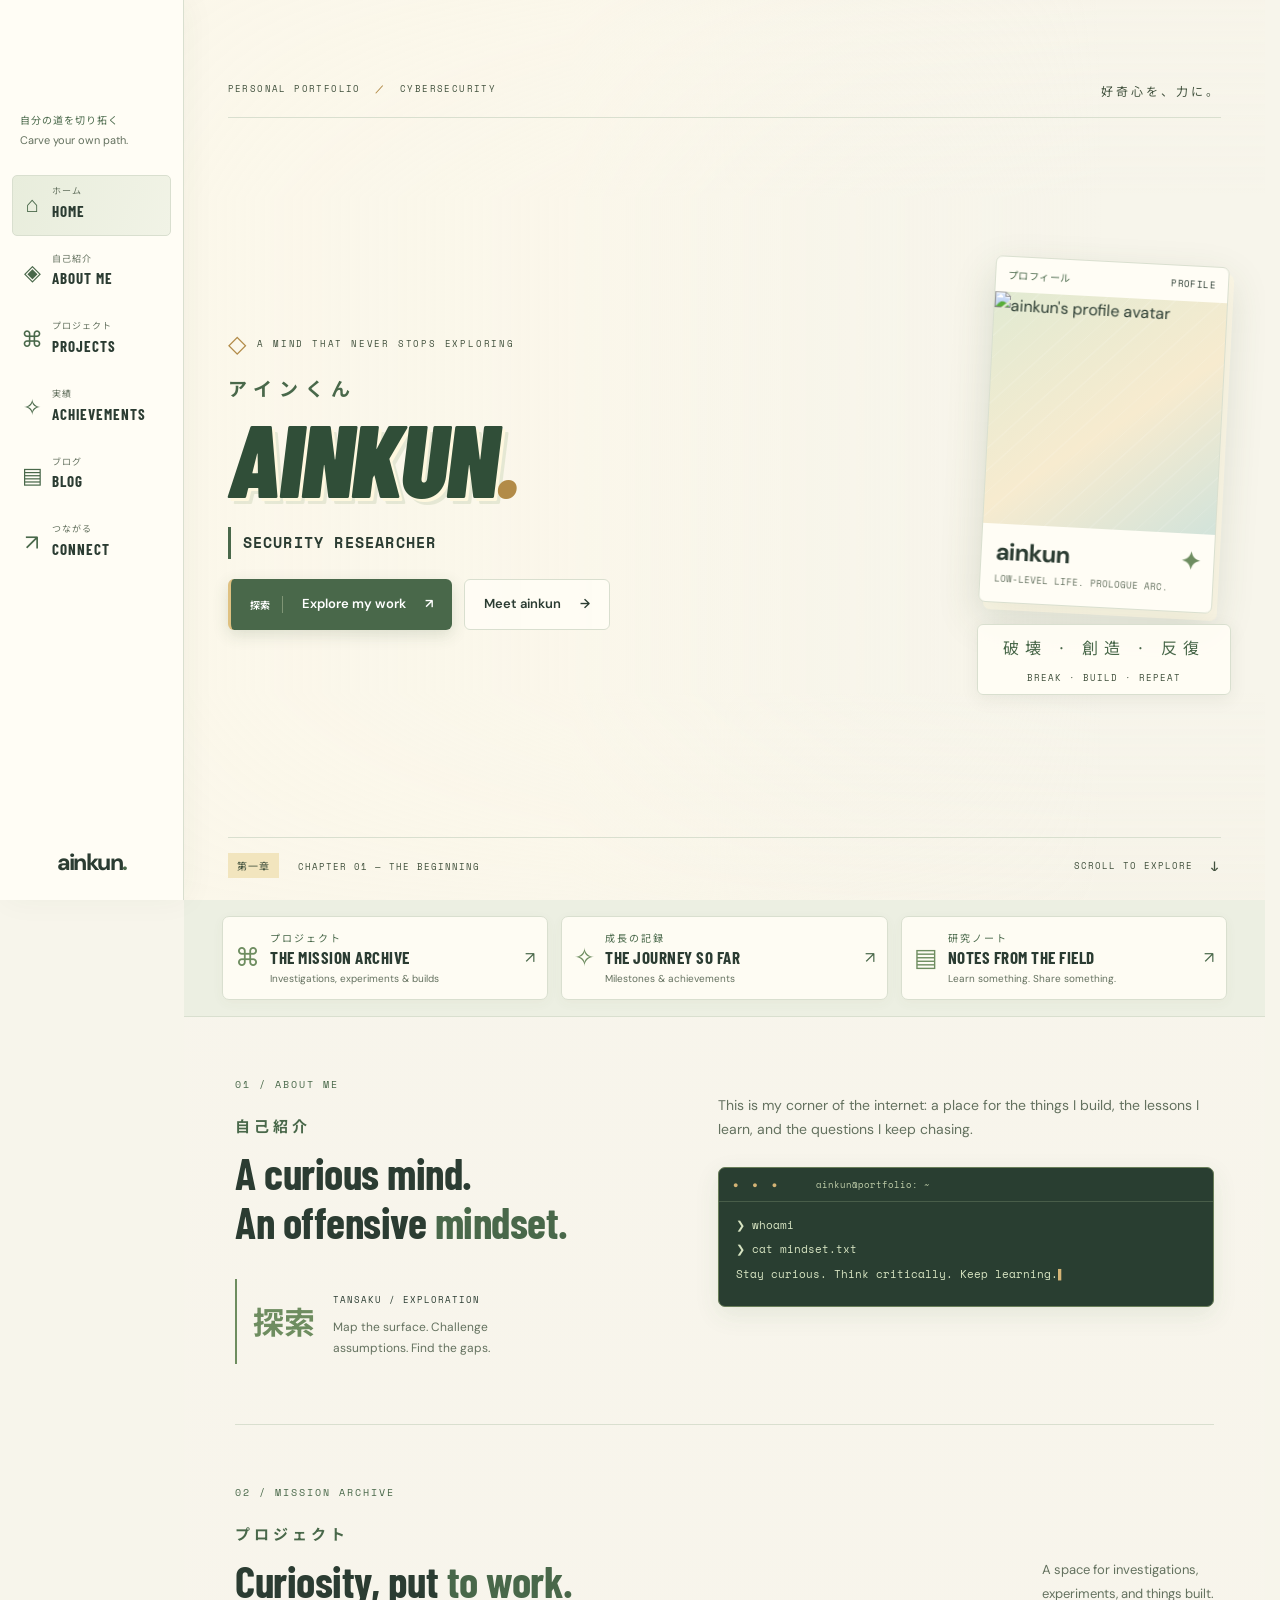
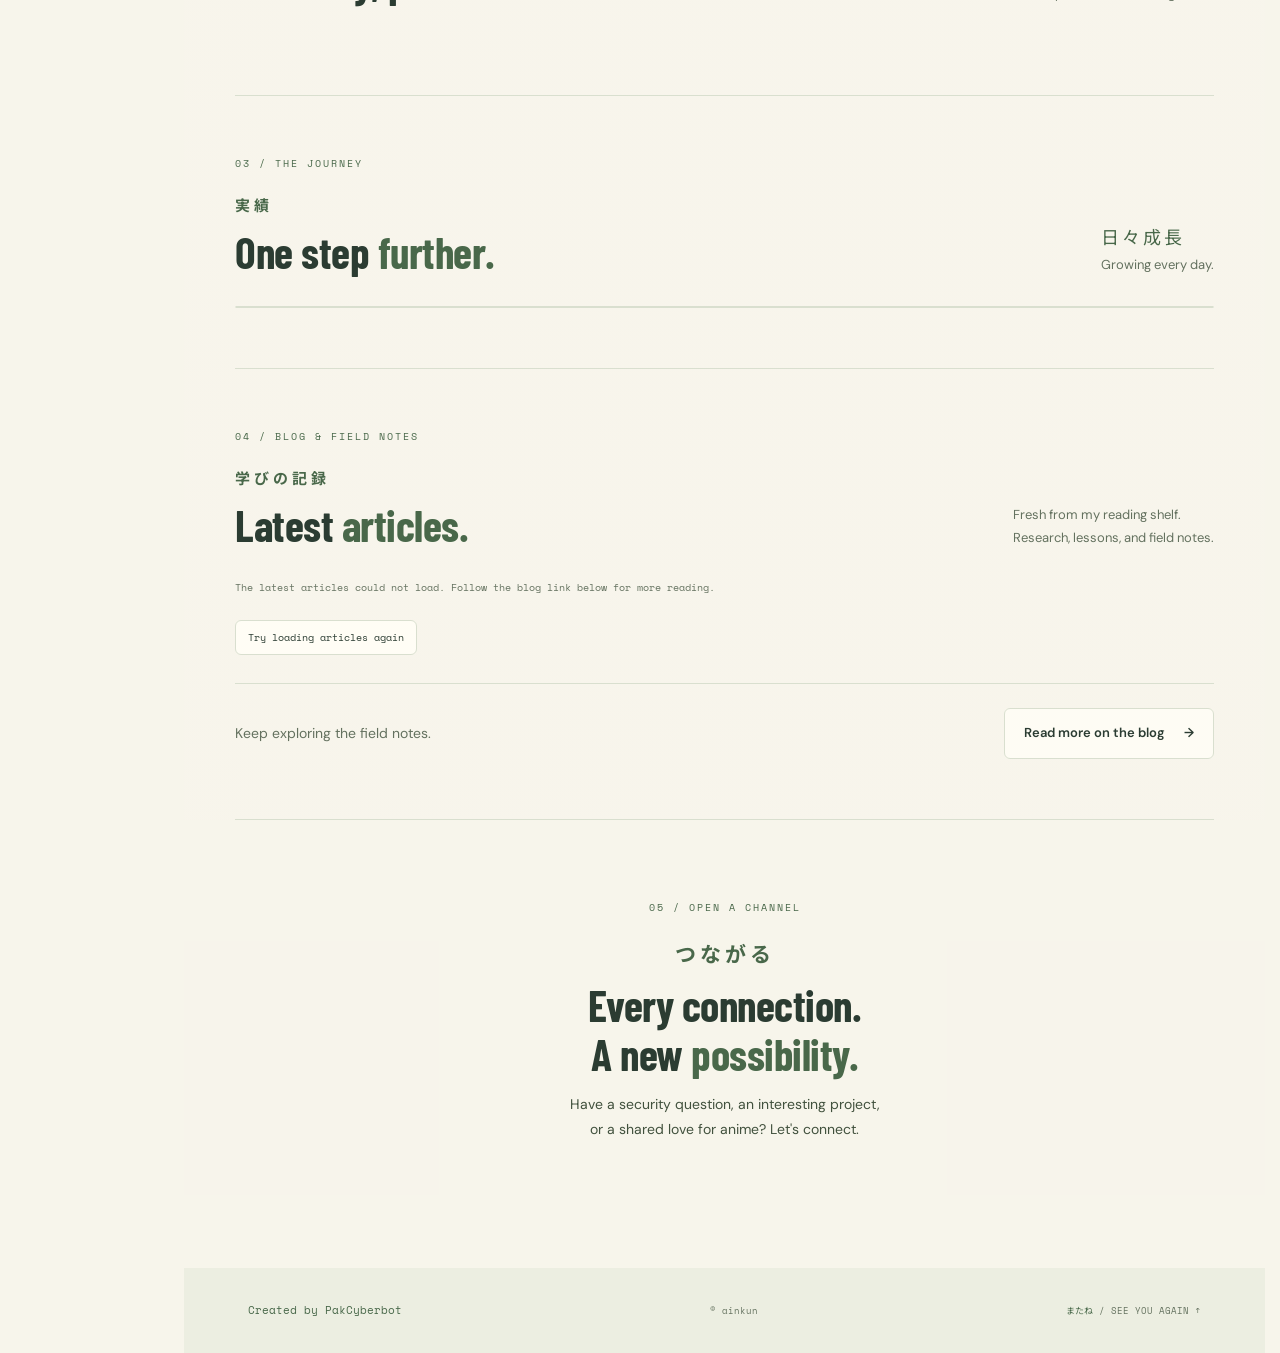
==== commit 1865cc58: "Refresh the card back and motto, and keep the theme panel off the card - Theme panel: on desktop it " ====
--- a/index.html
+++ b/index.html
@@ -56,7 +56,7 @@
       <div class="hero-topline"><span>PERSONAL PORTFOLIO <b>／</b> CYBERSECURITY</span><span lang="ja">好奇心を、力に。</span></div>
       <div class="hero-layout">
         <div class="hero-copy"><p class="hero-kicker"><span class="diamond" aria-hidden="true">◇</span> A MIND THAT NEVER STOPS EXPLORING</p><div class="name-lockup"><span class="name-jp" lang="ja">アインくん</span><h1 id="hero-title" aria-label="ainkun, Hussain K."><button class="name-switch" type="button" aria-label="Show alternate name: Hussain K." aria-pressed="false" disabled><span class="name-track" aria-hidden="true"><span class="name-glyph name-prefix">HUSS</span><span class="name-glyph name-core">AIN</span><span class="name-glyph name-k">K</span><span class="name-glyph name-suffix">UN</span><span class="name-glyph name-dot">.</span></span></button></h1></div><p class="intro"><span>SECURITY RESEARCHER</span></p><p class="hero-description" id="hero-description"></p><div class="hero-actions"><a class="button primary" href="#projects"><span lang="ja">探索</span> Explore my work <span>↗</span></a><a class="button secondary" href="#about">Meet ainkun <span>→</span></a></div></div>
-        <div class="profile-stage"><figure class="profile-panel"><div class="profile-card-top"><span lang="ja">プロフィール</span><span>PROFILE / 01</span></div><div class="profile-image-wrap"><img class="profile-image" src="mainimage.png" alt="ainkun's profile avatar" width="500" height="500" fetchpriority="high"></div><figcaption><strong>ainkun<span>✦</span></strong><span>LOW-LEVEL LIFE. PROLOGUE ARC.</span></figcaption></figure><p class="profile-motto"><span lang="ja">偵察 · 研究 · 攻略</span>RECON · RESEARCH · EXPLOIT</p></div>
+        <div class="profile-stage"><figure class="profile-panel"><div class="profile-card-top"><span lang="ja">プロフィール</span><span>PROFILE</span></div><div class="profile-image-wrap"><img class="profile-image" src="mainimage.png" alt="ainkun's profile avatar" width="500" height="500" fetchpriority="high"></div><figcaption><strong>ainkun<span>✦</span></strong><span>LOW-LEVEL LIFE. PROLOGUE ARC.</span></figcaption></figure><p class="profile-motto"><span lang="ja">破壊 · 創造 · 反復</span>BREAK · BUILD · REPEAT</p></div>
       </div>
       <div class="hero-bottom"><span class="chapter-label"><span lang="ja">第一章</span> CHAPTER 01 — THE BEGINNING</span><a class="scroll-cue" href="#chapters">SCROLL TO EXPLORE <span>↓</span></a></div>
     </section>
--- a/themes.css
+++ b/themes.css
@@ -0,0 +1,200 @@
+/* Morning is also the no-JavaScript fallback. */
+:root {
+  color-scheme: light;
+  --scene-wash: linear-gradient(90deg,var(--wash-strong) 0%,var(--wash-middle) 36%,var(--wash-faint) 63%,transparent 85%),linear-gradient(0deg,var(--wash-bottom),transparent 23%,transparent 78%,var(--wash-top));
+  --scene-image: url('assets/morning-street.png');
+  --surface: #fffdf5;
+  --surface-hover: #f1f3e6;
+  --surface-tint: #e8eddc;
+  --surface-glass: #fffdf5ed;
+  --paper-overlay: #f7f5ebd1;
+  --contact-overlay: #f7f5ebbd;
+  --band-overlay: #e9eddfc7;
+  --footer-overlay: #e9eddfd1;
+  --secondary-ink: #41513d;
+  --accent-soft: #6e8d60;
+  --title: #304e38;
+  --title-shadow: #fff8df;
+  --title-shadow-soft: #7e98642b;
+  --button-ink: #fffdf3;
+  --button-edge: #dfc181;
+  --label-fill: #f2e5be;
+  --ornament: #aebf9c;
+  --card-edge: #fff8e080;
+  --selection: #d2dbc4;
+  --terminal-bg: #293e31;
+  --terminal-ink: #d7e4c2;
+  --terminal-line: #697e59;
+  --terminal-muted: #c1cfab;
+  --terminal-accent: #d4b375;
+  --portrait-start: #e1ead2;
+  --portrait-mid: #f7ebcf;
+  --portrait-end: #d2e3da;
+  --particle: #f9e9af;
+  --particle-glow: #eed38b;
+  --leaf: #adc385;
+  --wash-strong: #fbf7eaf2;
+  --wash-middle: #fbf7eac9;
+  --wash-faint: #fbf7ea38;
+  --wash-bottom: #f6f3e8e6;
+  --wash-top: #f7f4e9b3;
+}
+
+:root[data-theme="evening"], .theme-preview[data-theme="evening"] {
+  --scene-image: url('assets/evening-street.png');
+  --ink: #49382f;
+  --muted: #786052;
+  --accent: #884e37;
+  --sunlight: #a06d34;
+  --paper: #f5e9dc;
+  --line: #ddc8b5;
+  --surface: #fff2e4;
+  --surface-hover: #f4e4d3;
+  --surface-tint: #efdbc5;
+  --surface-glass: #fff2e4ed;
+  --paper-overlay: #f5e9dcd1;
+  --contact-overlay: #f5e9dcbd;
+  --band-overlay: #e9d5c0c7;
+  --footer-overlay: #e9d5c0d1;
+  --secondary-ink: #654b3d;
+  --accent-soft: #a17247;
+  --title: #6b402e;
+  --title-shadow: #ffefd5;
+  --title-shadow-soft: #a36b392b;
+  --button-ink: #fff6e8;
+  --button-edge: #e4b578;
+  --label-fill: #f0d4aa;
+  --ornament: #c4a17c;
+  --card-edge: #f8d8b080;
+  --selection: #e4c2a4;
+  --terminal-bg: #3c302a;
+  --terminal-ink: #f0d5b5;
+  --terminal-line: #927157;
+  --terminal-muted: #d8bda1;
+  --terminal-accent: #e8b775;
+  --portrait-start: #e7c7a6;
+  --portrait-mid: #fae2c0;
+  --portrait-end: #d4c5b3;
+  --particle: #ffdaa0;
+  --particle-glow: #f5b95c;
+  --leaf: #cbb378;
+  --wash-strong: #f5e9dcf2;
+  --wash-middle: #f5e9dcc9;
+  --wash-faint: #f5e9dc38;
+  --wash-bottom: #f5e9dce6;
+  --wash-top: #f5e9dcb3;
+}
+
+:root[data-theme="night"], .theme-preview[data-theme="night"] {
+  color-scheme: dark;
+  --scene-image: url('assets/night-street.png');
+  --ink: #e7ece4;
+  --muted: #adbcc5;
+  --accent: #b8d2b1;
+  --sunlight: #e5bc7b;
+  --paper: #141f2c;
+  --line: #3c5061;
+  --surface: #1d2c3b;
+  --surface-hover: #283b4b;
+  --surface-tint: #2b4050;
+  --surface-glass: #1d2c3bed;
+  --paper-overlay: #141f2cd1;
+  --contact-overlay: #141f2cbd;
+  --band-overlay: #192937c7;
+  --footer-overlay: #192937d1;
+  --secondary-ink: #c2cfd5;
+  --accent-soft: #a1bfa0;
+  --title: #e5ebd8;
+  --title-shadow: #192f40;
+  --title-shadow-soft: #8aaf9d35;
+  --button-ink: #182b26;
+  --button-edge: #e5bc7b;
+  --label-fill: #344558;
+  --ornament: #79958b;
+  --card-edge: #839ea333;
+  --selection: #425e65;
+  --terminal-bg: #101d28;
+  --terminal-ink: #c8dcc8;
+  --terminal-line: #3c5766;
+  --terminal-muted: #aabdbd;
+  --terminal-accent: #e5bc7b;
+  --portrait-start: #344d5a;
+  --portrait-mid: #465563;
+  --portrait-end: #213949;
+  --particle: #f6d99a;
+  --particle-glow: #eec479;
+  --leaf: #a2bbb0;
+  --wash-strong: #141f2cf2;
+  --wash-middle: #141f2cc9;
+  --wash-faint: #141f2c38;
+  --wash-bottom: #141f2ce6;
+  --wash-top: #141f2cb3;
+}
+
+/* The logo and AINKUN heading share the exact morning/evening/night title color. */
+[data-theme="night"] .sidebar-logo img { filter:brightness(0) invert(1); }
+@supports (mask-image: url('')) or (-webkit-mask-image: url('')) {
+  .sidebar-logo img { visibility:hidden; }
+  .sidebar-logo::after {
+    content:'';position:absolute;inset:0;pointer-events:none;
+    background-color:var(--title);
+    -webkit-mask:url('assets/logo-clean/ainkun-clean.png') center / contain no-repeat;
+    mask:url('assets/logo-clean/ainkun-clean.png') center / contain no-repeat;
+    transition:background-color .35s ease;
+  }
+}
+.sr-only { position:absolute;width:1px;height:1px;padding:0;margin:-1px;overflow:hidden;clip-path:inset(50%);white-space:nowrap;border:0; }
+.theme-controls {
+  position:fixed;top:16px;right:24px;z-index:30;width:290px;
+  padding:7px 8px 5px;border:1px solid var(--line);border-radius:10px;
+  background:var(--surface-glass);color:var(--ink);
+  box-shadow:0 5px 24px #101d2814;backdrop-filter:blur(14px);
+}
+.theme-controls[hidden] { display:none; }
+.theme-options { display:grid;grid-template-columns:repeat(3,minmax(0,1fr));gap:3px; }
+.theme-options button {
+  display:flex;align-items:center;justify-content:center;gap:5px;min-height:34px;
+  border:1px solid transparent;border-radius:6px;padding:5px 6px;
+  background:transparent;color:var(--muted);font-size:11px;font-weight:600;cursor:pointer;
+  transition:background .2s,color .2s,border-color .2s;
+}
+.theme-options button:hover { background:var(--surface-hover);color:var(--ink); }
+.theme-options button[aria-pressed="true"] { background:var(--surface-tint);color:var(--accent);border-color:var(--line); }
+.theme-options svg { width:17px;height:17px;flex-shrink:0;fill:none;stroke:currentColor;stroke-width:1.5;stroke-linecap:round;stroke-linejoin:round; }
+.theme-meta { display:flex;justify-content:space-between;align-items:center;gap:8px;padding:3px 5px 0;font:9px/1.5 var(--mono); }
+.theme-auto { padding:2px 0;background:none;border:0;color:var(--accent);font:inherit;cursor:pointer;text-underline-offset:3px; }
+.theme-auto:hover,.theme-controls[data-mode="preview"] .theme-auto { text-decoration:underline; }
+.theme-auto::before { content:'';display:inline-block;width:5px;height:5px;margin-right:5px;border-radius:50%;background:var(--sunlight); }
+.theme-auto[aria-pressed="true"]::before { background:var(--accent-soft); }
+.theme-clock { color:var(--muted);font-variant-numeric:tabular-nums; }
+.theme-controls[aria-busy="true"] .theme-options { opacity:.65; }
+/* Make space for the controls without covering the hero's opening line. */
+@media(min-width:761px) { .hero { padding-top:102px; } }
+/* On desktop the panel stays in that space and scrolls away with the page, so it never
+   covers the profile card or other content at any browser zoom. On phones it stays
+   fixed inside the fixed top bar. */
+@media(min-width:761px) { .theme-controls { position:absolute; } }
+@media(max-width:760px) {
+  .theme-controls { top:8px;right:18px;width:250px;padding:4px 5px 3px;border-radius:7px;box-shadow:none; }
+  .theme-options button { min-height:29px;padding:3px 4px;font-size:10px; }
+  .theme-options svg { width:15px;height:15px; }
+  .theme-meta { font-size:8px;padding-top:1px; }
+  .sidebar-bottom { left:18px;right:auto;top:59px;font-size:8px;line-height:1.2;gap:4px; }
+}
+@media(max-width:420px) {
+  .theme-controls { right:10px;width:184px; }
+  .theme-options button { gap:3px;font-size:9px;padding:3px 2px; }
+  .theme-options svg { width:12px;height:12px; }
+  .theme-meta { padding-left:2px;padding-right:2px;font-size:7px; }
+  .sidebar { padding-left:12px;padding-right:12px; }
+  .sidebar-bottom { left:12px; }
+}
+/* The narrowest widths (about 500% zoom on a laptop) show icons only, so the panel
+   clears the logo. The labels stay available to screen readers. */
+@media(max-width:300px) {
+  .theme-controls { width:150px; }
+  .theme-meta { white-space:nowrap; }
+  .theme-options span { position:absolute;width:1px;height:1px;margin:-1px;overflow:hidden;clip-path:inset(50%);white-space:nowrap; }
+  .theme-options svg { width:14px;height:14px; }
+}
+@media(prefers-reduced-motion:reduce) { .theme-options button { transition:none; } }
--- a/analyst-card.css
+++ b/analyst-card.css
@@ -0,0 +1,141 @@
+/* An editable collectible card, built from HTML rather than baked-in artwork. */
+html { scrollbar-gutter:stable; }
+body.card-popup-open { overflow:hidden; }
+.profile-panel { position:relative; }
+.profile-card-open { position:absolute;inset:0;z-index:3;border:0;border-radius:inherit;background:transparent;cursor:zoom-in; }
+.profile-card-open:focus-visible { outline:3px solid var(--accent);outline-offset:-5px; }
+.profile-panel.card-source-hidden { visibility:hidden; }
+
+/* Keep the real card's size and click target while its decorative twin turns. */
+.profile-panel.card-hint-active { visibility:hidden; }
+.profile-panel.card-hint-active .profile-card-open { visibility:visible; }
+.profile-card-hint { position:absolute;pointer-events:none;perspective:1000px;perspective-origin:50% 0; }
+.profile-card-hint[hidden] { display:none; }
+.profile-hint-rotor { position:relative;width:100%;height:100%;transform-style:preserve-3d;animation:profile-hint-turn 3s linear both; }
+.profile-hint-front,.profile-hint-back { position:absolute;inset:0;-webkit-backface-visibility:hidden;backface-visibility:hidden; }
+.profile-hint-front .profile-panel { width:100%;height:100%;margin:0;transform:none!important;animation:none!important;transition:none!important;translate:none; }
+.profile-hint-back { transform:rotate3d(1,1,0,180deg); }
+.profile-hint-back .collectible-card { inset:auto;left:0;top:0;width:420px;height:var(--hint-detail-height);transform:scale(var(--hint-detail-scale));transform-origin:top left;overflow:hidden; }
+@keyframes profile-hint-turn {
+  0% { transform:rotate3d(1,1,0,0deg); }
+  100% { transform:rotate3d(1,1,0,360deg); }
+}
+
+.card-dialog {
+  position:fixed;inset:0;width:100%;height:100%;height:100dvh;
+  max-width:none;max-height:none;margin:0;padding:44px 22px;
+  border:0;background:transparent;color:var(--ink);overflow:auto;
+  overscroll-behavior:contain;perspective:1600px;
+}
+.card-dialog[open] { display:flex;flex-direction:column; }
+.card-dialog::backdrop { background:#0c1828b8;backdrop-filter:blur(7px); }
+.card-modal-shell { position:relative;width:min(420px,100%);flex:0 0 auto;margin:auto; }
+.card-dialog[data-state="measuring"] .card-modal-shell { visibility:hidden; }
+.card-dismiss {
+  position:absolute;z-index:5;right:-13px;top:-16px;width:39px;height:39px;
+  display:grid;place-items:center;border:1px solid var(--line);border-radius:50%;
+  background:var(--surface);color:var(--ink);font:26px/1 'DM Sans',sans-serif;
+  cursor:pointer;box-shadow:0 3px 15px #0003;
+}
+.card-dismiss:hover { background:var(--surface-tint); }
+.card-flight { position:relative;aspect-ratio:var(--analyst-card-ratio);transform-origin:center;perspective:1600px; }
+.card-flipper { display:grid;position:relative;height:100%;transform-style:preserve-3d;transform:rotateY(180deg); }
+.card-face { grid-area:1/1;min-width:0;-webkit-backface-visibility:hidden;backface-visibility:hidden; }
+.card-front { position:absolute;inset:0;transform:rotateY(0deg);pointer-events:none; }
+.card-front .profile-panel { width:var(--card-source-width);height:var(--card-source-height);margin:0;transform:scale(var(--card-face-scale))!important;transform-origin:top left;animation:none!important;transition:none!important;translate:none; }
+.card-dialog-help { margin:18px 0 0;color:#f2f1e7;text-align:center;font:10px/1.7 var(--mono);text-shadow:0 1px 8px #0008; }
+.card-dialog-help span { display:block;color:#d1dcd7;font-size:9px; }
+.card-dialog[data-state="opening"] .card-flight { animation:card-fly-in 1.15s cubic-bezier(.22,1,.36,1) both; }
+.card-dialog[data-state="opening"] .card-flipper { animation:card-turn-in 1.15s cubic-bezier(.45,0,.2,1) both; }
+.card-dialog[data-state="closing"] .card-flight { animation:card-fly-out .85s cubic-bezier(.4,0,.4,1) both; }
+.card-dialog[data-state="closing"] .card-flipper { animation:card-turn-out .85s cubic-bezier(.4,0,.4,1) both; }
+.card-dialog[data-state="opening"]::backdrop { animation:card-veil-in .7s ease both; }
+.card-dialog[data-state="closing"]::backdrop { animation:card-veil-out .85s ease both; }
+.card-dialog:is([data-state="opening"],[data-state="closing"]) .card-dialog-help { opacity:0; }
+
+.collectible-card {
+  --card-metal:var(--button-edge);
+  position:absolute;inset:0;min-height:0;isolation:isolate;transform:rotateY(180deg);
+  display:flex;flex-direction:column;
+  padding:10px;border:7px solid var(--card-metal);border-radius:18px;
+  background:linear-gradient(135deg,var(--surface),var(--paper) 45%,var(--surface-tint));
+  box-shadow:0 0 0 1px #fff8 inset,0 0 0 1px #70512a,0 20px 80px #0005,0 3px 12px #0004;
+  overflow:auto;overscroll-behavior:contain;color:var(--ink);
+}
+.collectible-card::before {
+  content:'';position:absolute;inset:0;z-index:-1;pointer-events:none;opacity:.4;
+  background:repeating-linear-gradient(118deg,transparent 0 25px,#fff3 26px,transparent 27px 50px),radial-gradient(ellipse at 5% 0%,#fff9,transparent 50%);
+}
+.collectible-header,.collectible-body,.collectible-footer { flex-shrink:0; }
+.collectible-header { display:flex;align-items:center;gap:10px;padding:2px 3px 11px; }
+.collectible-portrait { width:51px;height:54px;flex-shrink:0;padding:3px;background:var(--surface-tint);border:1px solid var(--card-metal);border-radius:11px 5px 11px 5px;box-shadow:0 1px 0 #fff9 inset; }
+.collectible-portrait img { display:block;width:100%;height:100%;object-fit:cover;object-position:center 44%;border-radius:7px 2px 7px 2px; }
+.collectible-identity { min-width:0;flex:1; }
+.collectible-stage { display:block;color:var(--accent);font:700 8px/1.5 var(--mono);letter-spacing:1.5px; }
+.collectible-card h2.collectible-name { font:800 italic 34px/.95 var(--display);letter-spacing:-.6px;margin:2px 0 0;overflow-wrap:anywhere; }
+.collectible-evolves { display:block;margin-top:4px;font-size:9px;font-style:italic;line-height:1.3;color:var(--secondary-ink); }
+.collectible-stat { text-align:right;line-height:1;flex-shrink:0; }
+.collectible-stat>span { display:block;font:7px/1.4 var(--mono);letter-spacing:.7px;color:var(--muted); }
+.collectible-stat strong { display:block;font:600 33px/1.1 var(--display);color:var(--title); }
+.collectible-energy { display:grid;place-items:center;flex-shrink:0;width:28px;height:28px;border-radius:50%;border:1px solid var(--card-metal);box-shadow:0 0 0 2px var(--surface-tint);font-size:23px;color:var(--accent); }
+.collectible-energy::before { content:'';width:12px;height:12px;border:1.5px solid currentColor;background:currentColor;box-shadow:inset 0 0 0 3px var(--surface);transform:rotate(45deg); }
+
+.collectible-artwork { position:relative;margin:0;flex:1;min-height:120px;border:2px solid var(--card-metal);border-radius:4px;overflow:hidden;background:var(--portrait-end); }
+.collectible-main-image { position:absolute;inset:0;display:block;width:100%;height:100%;object-fit:cover; }
+.collectible-main-video[hidden] { display:none; }
+.collectible-artwork::after { content:'';position:absolute;inset:0;pointer-events:none;box-shadow:0 0 0 1px #fff5 inset,0 0 24px #19271d24 inset; }
+.collectible-ribbon { position:absolute;right:0;top:12px;padding:5px 11px 5px 19px;background:var(--accent);color:var(--button-ink);font:700 8px/1.4 var(--mono);letter-spacing:1.2px;clip-path:polygon(9px 0,100% 0,100% 100%,0 100%); }
+.collectible-art-caption { position:absolute;bottom:0;left:0;right:0;display:flex;justify-content:space-between;align-items:center;gap:8px;padding:8px 10px;background:linear-gradient(transparent,#17271ee8);color:#fffbea;font:8px/1.5 var(--mono);letter-spacing:.2px; }
+.collectible-art-caption [lang="ja"] { letter-spacing:2px;font-size:10px; }
+.collectible-body { padding:10px 4px 0; }
+.collectible-ability { margin-bottom:6px;padding-bottom:8px;border-bottom:1px solid var(--line); }
+.collectible-ability-heading { display:flex;align-items:center;gap:9px; }
+.collectible-label { flex-shrink:0;padding:3px 8px;background:var(--accent);color:var(--button-ink);border-radius:3px;font:700 italic 8px/1.4 var(--mono);letter-spacing:.4px; }
+.collectible-card h3 { margin:0;font:700 17px/1.2 var(--display);letter-spacing:.2px; }
+.collectible-ability>p { margin:6px 0 0;font-size:11px;line-height:1.65;color:var(--secondary-ink); }
+.collectible-technique { display:flex;align-items:center;gap:10px;padding:6px 0; }
+.collectible-technique-symbol { display:grid;place-items:center;flex-shrink:0;width:28px;height:28px;border:1px solid var(--line);border-radius:50%;background:var(--surface-tint);color:var(--accent);font:20px/1 var(--mono); }
+.collectible-technique-copy { flex:1;min-width:0; }
+.collectible-technique p { margin:3px 0 0;font-size:10px;line-height:1.5;color:var(--secondary-ink); }
+.collectible-technique-tag { font:7px/1.4 var(--mono);color:var(--accent);letter-spacing:.4px;text-align:right; }
+.collectible-traits { display:flex;flex-wrap:wrap;gap:10px;margin:8px 0 0;padding:7px 0;border-top:1px solid var(--line);border-bottom:1px solid var(--line); }
+.collectible-trait { flex:1;min-width:75px; }
+.collectible-trait dt { font:7px/1.5 var(--mono);letter-spacing:.7px;color:var(--muted); }
+.collectible-trait dd { margin:3px 0 0;font-size:10px;font-weight:600;line-height:1.4; }
+.collectible-motto { margin:9px 0 6px;font-size:9px;font-style:italic;line-height:1.5;color:var(--muted); }
+.collectible-card footer.collectible-footer { display:flex;justify-content:space-between;align-items:center;gap:8px;padding:7px 4px 0;background:none;border-top:1px solid var(--line); }
+.collectible-footer>span { font:7px/1.4 var(--mono);color:var(--secondary-ink);letter-spacing:.2px; }
+.collectible-footer>span:last-child { color:var(--accent);white-space:nowrap; }
+
+@keyframes card-fly-in {
+  from { transform:translate(var(--card-origin-x),var(--card-origin-y)) scale(var(--card-origin-scale)) var(--card-origin-pose); }
+  to { transform:none; }
+}
+@keyframes card-turn-in { from { transform:rotateY(0deg); } to { transform:rotateY(180deg); } }
+@keyframes card-fly-out {
+  from { transform:var(--card-close-from); }
+  to { transform:translate(var(--card-origin-x),var(--card-origin-y)) scale(var(--card-origin-scale)) var(--card-origin-pose); }
+}
+@keyframes card-turn-out { from { transform:var(--card-flip-from); } to { transform:rotateY(0deg); } }
+@keyframes card-veil-in { from { background:#0c182800;backdrop-filter:blur(0); } to { background:#0c1828b8;backdrop-filter:blur(7px); } }
+@keyframes card-veil-out { from { background:#0c1828b8;backdrop-filter:blur(7px); } to { background:#0c182800;backdrop-filter:blur(0); } }
+
+@media(max-width:480px) {
+  .card-dialog { padding:36px 16px; }
+  .collectible-card { padding:8px;border-width:6px;border-radius:14px; }
+  .collectible-header { gap:8px; }
+  .collectible-portrait { width:43px;height:47px; }
+  .collectible-card h2.collectible-name { font-size:30px; }
+  .collectible-energy { width:23px;height:23px;font-size:19px; }
+  .collectible-stat>span { font-size:6px; }
+  .collectible-stat strong { font-size:29px; }
+  .collectible-technique-tag { display:none; }
+  .collectible-art-caption { font-size:7px; }
+  .collectible-traits { gap:7px; }
+  .collectible-card footer.collectible-footer { flex-wrap:nowrap; }
+  .collectible-footer>span { width:auto;order:initial;font-size:6px; }
+}
+html[data-motion-paused="true"] .card-dialog *,html[data-motion-paused="true"] .card-dialog::backdrop { animation:none!important;transition:none!important; }
+@media(prefers-reduced-motion:reduce) {
+  .card-dialog *,.card-dialog::backdrop { animation:none!important;transition:none!important; }
+}
--- a/responsive.css
+++ b/responsive.css
@@ -137,3 +137,13 @@
   @media(max-width:760px) { .profile-motto>[lang=ja] { font-size:min(14px,9.15cqi);letter-spacing:.2143em; } }
   @media(max-width:640px) { .profile-motto>[lang=ja] { font-size:min(10px,10.5cqi);letter-spacing:.1em; } }
 }
+
+/* Keep the card's name and its "Evolves from" line on one line each in the same way: they keep
+   their usual sizes and shrink only when the name column is too narrow (500% zoom, folding phones).
+   The name is about 2.6em wide and the "Evolves from" line about 10.8em. */
+@supports(font-size:1cqi) {
+  .collectible-identity { container-type:inline-size; }
+  .collectible-card h2.collectible-name { font-size:min(34px,38cqi); }
+  .collectible-evolves { font-size:min(9px,9cqi); }
+  @media(max-width:480px) { .collectible-card h2.collectible-name { font-size:min(30px,38cqi); } }
+}
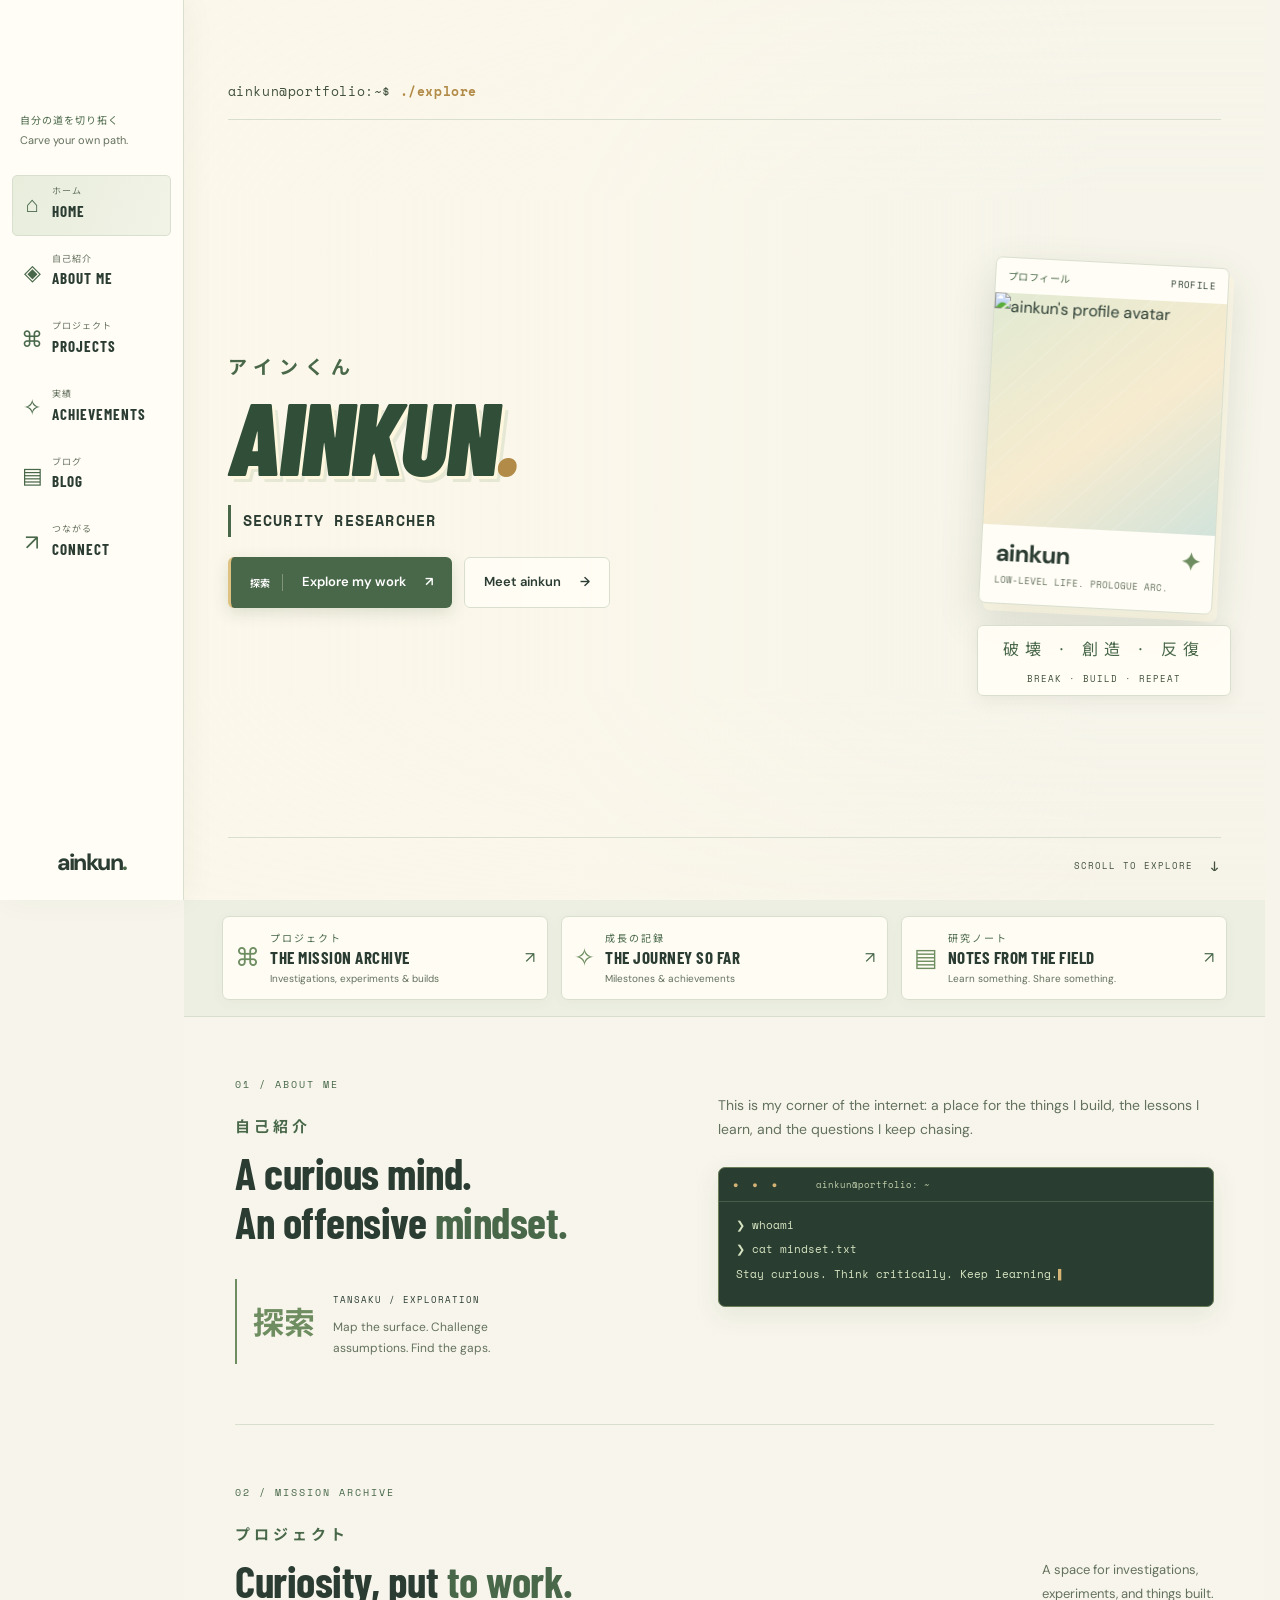
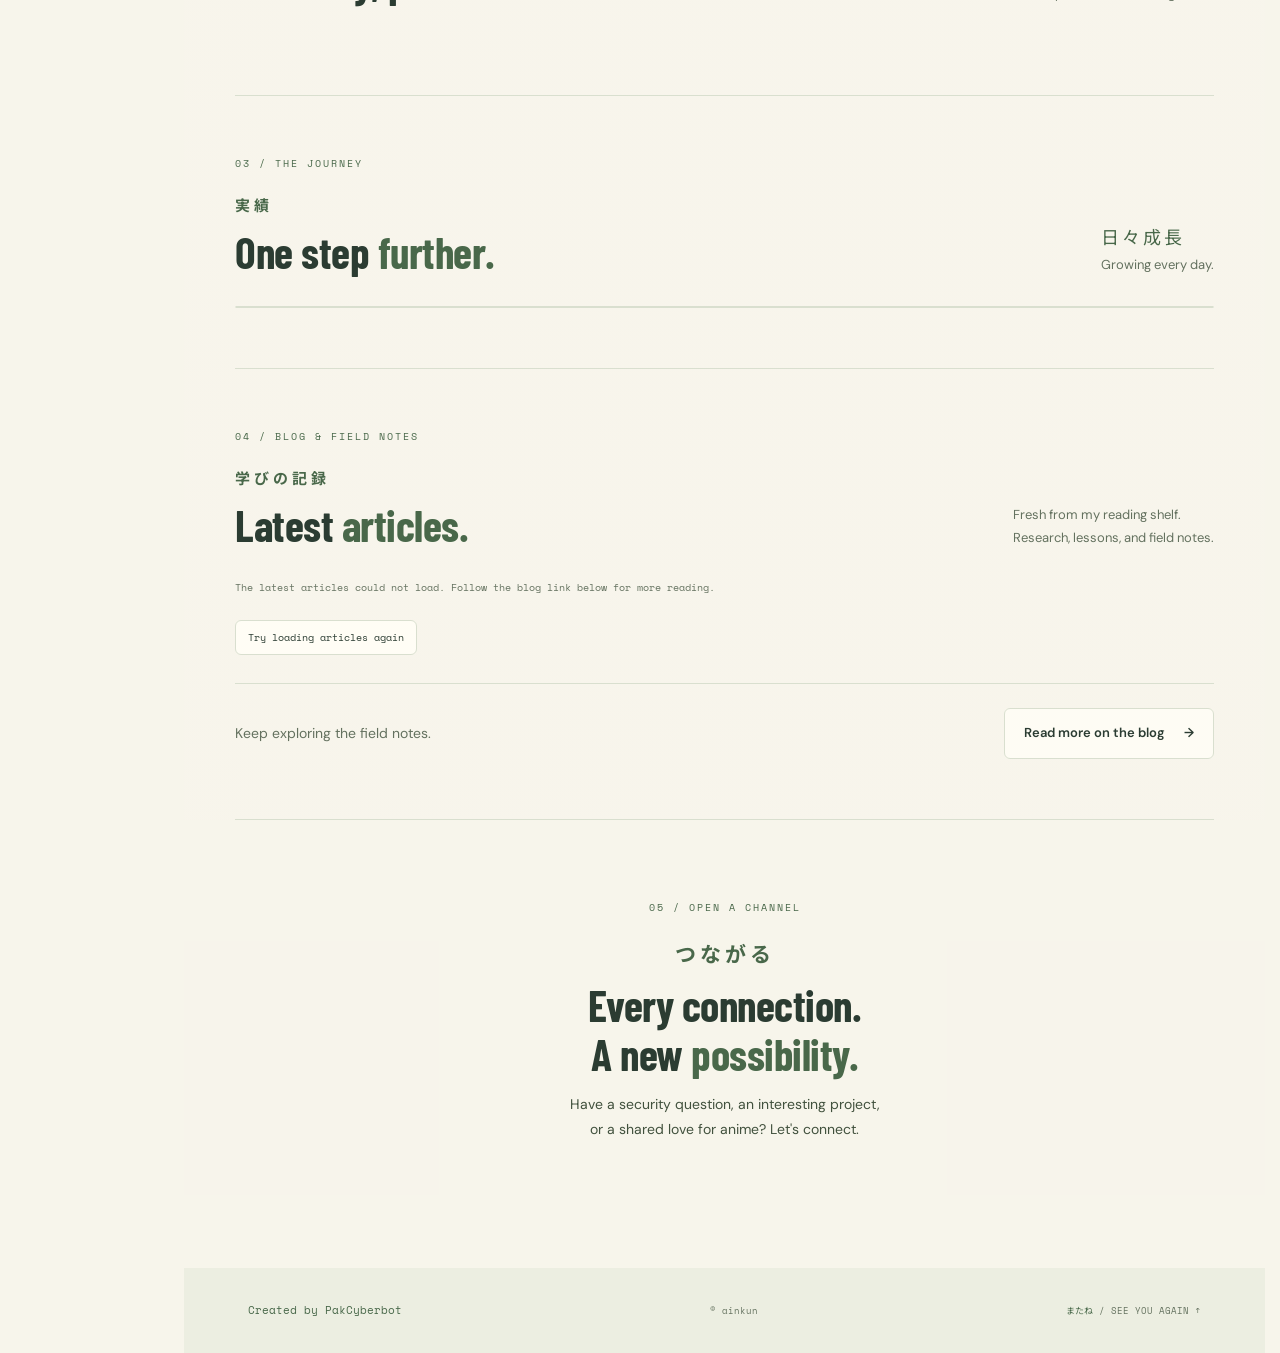
==== commit adeeafa4: "Simplify the hero and the card back - Hero top line is now the prompt "ainkun@portfolio:~$ ./explore" ====
--- a/index.html
+++ b/index.html
@@ -53,12 +53,12 @@
   <main id="main">
     <section class="hero" id="home" aria-labelledby="hero-title">
       <div class="city-scene" aria-hidden="true"></div><div class="scene-shade" aria-hidden="true"></div><div class="scene-grid" aria-hidden="true"></div><div class="particles" aria-hidden="true"></div>
-      <div class="hero-topline"><span>PERSONAL PORTFOLIO <b>／</b> CYBERSECURITY</span><span lang="ja">好奇心を、力に。</span></div>
+      <div class="hero-topline"><span class="hero-prompt">ainkun@portfolio:~$ <b>./explore</b></span></div>
       <div class="hero-layout">
-        <div class="hero-copy"><p class="hero-kicker"><span class="diamond" aria-hidden="true">◇</span> A MIND THAT NEVER STOPS EXPLORING</p><div class="name-lockup"><span class="name-jp" lang="ja">アインくん</span><h1 id="hero-title" aria-label="ainkun, Hussain K."><button class="name-switch" type="button" aria-label="Show alternate name: Hussain K." aria-pressed="false" disabled><span class="name-track" aria-hidden="true"><span class="name-glyph name-prefix">HUSS</span><span class="name-glyph name-core">AIN</span><span class="name-glyph name-k">K</span><span class="name-glyph name-suffix">UN</span><span class="name-glyph name-dot">.</span></span></button></h1></div><p class="intro"><span>SECURITY RESEARCHER</span></p><p class="hero-description" id="hero-description"></p><div class="hero-actions"><a class="button primary" href="#projects"><span lang="ja">探索</span> Explore my work <span>↗</span></a><a class="button secondary" href="#about">Meet ainkun <span>→</span></a></div></div>
+        <div class="hero-copy"><div class="name-lockup"><span class="name-jp" lang="ja">アインくん</span><h1 id="hero-title" aria-label="ainkun, Hussain K."><button class="name-switch" type="button" aria-label="Show alternate name: Hussain K." aria-pressed="false" disabled><span class="name-track" aria-hidden="true"><span class="name-glyph name-prefix">HUSS</span><span class="name-glyph name-core">AIN</span><span class="name-glyph name-k">K</span><span class="name-glyph name-suffix">UN</span><span class="name-glyph name-dot">.</span></span></button></h1></div><p class="intro"><span>SECURITY RESEARCHER</span></p><p class="hero-description" id="hero-description"></p><div class="hero-actions"><a class="button primary" href="#projects"><span lang="ja">探索</span> Explore my work <span>↗</span></a><a class="button secondary" href="#about">Meet ainkun <span>→</span></a></div></div>
         <div class="profile-stage"><figure class="profile-panel"><div class="profile-card-top"><span lang="ja">プロフィール</span><span>PROFILE</span></div><div class="profile-image-wrap"><img class="profile-image" src="mainimage.png" alt="ainkun's profile avatar" width="500" height="500" fetchpriority="high"></div><figcaption><strong>ainkun<span>✦</span></strong><span>LOW-LEVEL LIFE. PROLOGUE ARC.</span></figcaption></figure><p class="profile-motto"><span lang="ja">破壊 · 創造 · 反復</span>BREAK · BUILD · REPEAT</p></div>
       </div>
-      <div class="hero-bottom"><span class="chapter-label"><span lang="ja">第一章</span> CHAPTER 01 — THE BEGINNING</span><a class="scroll-cue" href="#chapters">SCROLL TO EXPLORE <span>↓</span></a></div>
+      <div class="hero-bottom"><a class="scroll-cue" href="#chapters">SCROLL TO EXPLORE <span>↓</span></a></div>
     </section>
     <div class="chapter-menu reveal" id="chapters" aria-label="Explore the portfolio"><a href="#projects"><span class="tile-icon" aria-hidden="true">⌘</span><span><small lang="ja">プロジェクト</small><strong>THE MISSION ARCHIVE</strong><em>Investigations, experiments & builds</em></span><b>↗</b></a><a href="#achievements"><span class="tile-icon" aria-hidden="true">✧</span><span><small lang="ja">成長の記録</small><strong>THE JOURNEY SO FAR</strong><em>Milestones & achievements</em></span><b>↗</b></a><a href="blog.html"><span class="tile-icon" aria-hidden="true">▤</span><span><small lang="ja">研究ノート</small><strong>NOTES FROM THE FIELD</strong><em>Learn something. Share something.</em></span><b>↗</b></a></div>
     <div class="content-shell">
--- a/styles.css
+++ b/styles.css
@@ -44,12 +44,10 @@
 .scene-shade{position:absolute;inset:0;z-index:-3;background:var(--scene-wash);}
 .scene-grid{position:absolute;inset:0;z-index:-2;background-image:linear-gradient(#ffffff04 1px,transparent 1px),linear-gradient(90deg,#ffffff04 1px,transparent 1px);background-size:100px 100px;opacity:0;mask-image:linear-gradient(90deg,#000,transparent);}
 .hero-topline{display:flex;justify-content:space-between;gap:15px;font:9px var(--mono);letter-spacing:1.4px;color:var(--secondary-ink);border-bottom:1px solid var(--line);padding-bottom:18px}
-.hero-topline b{color:var(--sunlight);padding:0 7px}
-.hero-topline [lang=ja]{letter-spacing:3px;font-size:12px}
+.hero-topline .hero-prompt{font-size:1.4em;letter-spacing:.6px;text-transform:none;white-space:nowrap}
+.hero-topline .hero-prompt b{color:var(--sunlight);font-weight:700}
 .hero-layout{display:grid;grid-template-columns:minmax(0,1fr) 250px;align-items:center;gap:30px;flex:1;padding:68px 0 64px}
 .hero-copy{min-width:0}
-.hero-kicker{font:9px var(--mono);letter-spacing:1.8px;color:var(--secondary-ink);display:flex;align-items:center;gap:10px;margin:0 0 18px}
-.diamond{font-size:24px;color:var(--sunlight)}
 .name-lockup{position:relative;width:100%;min-width:0}
 .name-jp{display:block;font-size:22px;font-weight:700;letter-spacing:10px;margin-bottom:2px;color:var(--accent);}
 h1{font:900 italic clamp(100px,10.4vw,170px)/.95 var(--display);letter-spacing:-2px;margin:0 0 25px;text-shadow:3px 3px 0 var(--title-shadow),6px 6px 0 var(--title-shadow-soft);position:relative;color:var(--title);}
@@ -65,9 +63,8 @@
 .primary>[lang=ja]{font-size:10px;border-right:1px solid #c4d0ac70;padding-right:12px;color:inherit;}
 .secondary{border:1px solid var(--line);background:var(--surface-glass);color:var(--ink);}
 .hero-bottom{display:flex;justify-content:space-between;align-items:center;gap:20px;border-top:1px solid var(--line);padding-top:20px}
-.chapter-label,.scroll-cue{font:9px var(--mono);letter-spacing:1px;color:var(--secondary-ink)}
-.chapter-label>[lang=ja]{background:var(--label-fill);padding:5px 9px;margin-right:12px;font-size:10px}
-.scroll-cue{display:flex;gap:16px;align-items:center}
+.scroll-cue{font:9px var(--mono);letter-spacing:1px;color:var(--secondary-ink)}
+.scroll-cue{display:flex;gap:16px;align-items:center;margin-left:auto}
 .scroll-cue>span{font-size:18px;animation:scroll-nudge 3s ease-in-out infinite}
 
 .profile-stage{perspective:1000px;align-self:center;margin-top:50px;position:relative}
@@ -190,7 +187,6 @@
 @media(min-width:1600px){.hero{min-height:880px;color:var(--ink);}
 .hero-layout{grid-template-columns:minmax(0,1fr) 300px;gap:60px;padding-right:35px}
 .hero-description{font-size:16px;color:var(--secondary-ink);text-shadow:none;}
-.hero-kicker{font-size:11px}
 .profile-panel figcaption>span{font-size:9px}
 .profile-card-top{font-size:10px}
 }
@@ -204,8 +200,6 @@
 .hero-layout{grid-template-columns:minmax(0,1fr) 210px;gap:20px}
 h1{font-size:108px;color:var(--title);text-shadow:3px 3px 0 var(--title-shadow),6px 6px 0 var(--title-shadow-soft);}
 .hero-topline{font-size:8px}
-.hero-topline [lang=ja]{font-size:10px}
-.hero-kicker{font-size:8px;letter-spacing:1px}
 .intro{font-size:17px;color:var(--ink);}
 .hero-actions{gap:10px}
 .button{gap:12px;padding:12px 14px;font-size:12px;border-radius:6px;}
@@ -239,7 +233,6 @@
 .intro{font-size:16px;color:var(--ink);}
 .intro>span{letter-spacing:2px;font-size:9px}
 .hero-description{font-size:13px;color:var(--secondary-ink);text-shadow:none;}
-.hero-kicker{font-size:7px;letter-spacing:.6px}
 .profile-card-top{font-size:6px;padding:8px}
 .profile-card-top>[lang=ja]{font-size:8px}
 .profile-panel figcaption{padding:9px}
@@ -247,9 +240,6 @@
 .profile-panel strong{font-size:21px}
 .profile-motto>[lang=ja]{font-size:12px;letter-spacing:3px;color:var(--accent);}
 .profile-motto{font-size:6px;letter-spacing:.4px;color:var(--secondary-ink);background:var(--surface-glass);border:1px solid var(--line);border-radius:6px;padding:10px 8px;box-shadow:0 4px 18px #33432f14;}
-.hero-topline [lang=ja]{display:none}
-.chapter-label{font-size:8px}
-.chapter-label>[lang=ja]{margin-right:5px}
 .scroll-cue{font-size:8px;letter-spacing:0}
 .projects-grid{grid-template-columns:1fr}
 .card-top{margin-bottom:18px}
@@ -288,7 +278,6 @@
 .hero{min-height:710px;padding:25px 28px;color:var(--ink);}
 .hero-layout{grid-template-columns:1fr 185px;padding:55px 0;gap:25px}
 h1{font-size:110px;color:var(--title);text-shadow:3px 3px 0 var(--title-shadow),6px 6px 0 var(--title-shadow-soft);}
-.hero-kicker{font-size:8px}
 .name-jp{font-size:20px;color:var(--accent);}
 .hero-description{font-size:14px;color:var(--secondary-ink);text-shadow:none;}
 .intro{font-size:18px;color:var(--ink);}
@@ -307,7 +296,6 @@
 
 @media(max-width:640px){.hero{padding:24px;min-height:950px;color:var(--ink);}
 .hero-layout{grid-template-columns:1fr;padding:40px 0 24px;gap:25px;align-items:start}
-.hero-kicker{font-size:8px}
 .name-jp{font-size:19px;color:var(--accent);}
 h1{font-size:clamp(76px,24vw,125px);color:var(--title);text-shadow:3px 3px 0 var(--title-shadow),6px 6px 0 var(--title-shadow-soft);}
 .hero-description{max-width:360px;font-size:14px;color:var(--secondary-ink);text-shadow:none;}
@@ -320,8 +308,6 @@
 .profile-motto{position:absolute;right:calc(100% + 15px);top:40px;margin:0;width:105px;font-size:7px;line-height:1.8;color:var(--secondary-ink);background:var(--surface-glass);border:1px solid var(--line);border-radius:6px;padding:10px 8px;box-shadow:0 4px 18px #33432f14;}
 .profile-motto>[lang=ja]{font-size:13px;letter-spacing:1px;line-height:1.8;color:var(--accent);}
 .hero-bottom{gap:10px;padding-top:18px}
-.chapter-label{font-size:7px;letter-spacing:0}
-.chapter-label>[lang=ja]{display:none}
 .scroll-cue{font-size:7px;gap:9px}
 
 .chapter-menu{grid-template-columns:1fr;padding:20px 24px;gap:10px}
--- a/analyst-card.css
+++ b/analyst-card.css
@@ -86,7 +86,7 @@
 .collectible-artwork::after { content:'';position:absolute;inset:0;pointer-events:none;box-shadow:0 0 0 1px #fff5 inset,0 0 24px #19271d24 inset; }
 .collectible-ribbon { position:absolute;right:0;top:12px;padding:5px 11px 5px 19px;background:var(--accent);color:var(--button-ink);font:700 8px/1.4 var(--mono);letter-spacing:1.2px;clip-path:polygon(9px 0,100% 0,100% 100%,0 100%); }
 .collectible-art-caption { position:absolute;bottom:0;left:0;right:0;display:flex;justify-content:space-between;align-items:center;gap:8px;padding:8px 10px;background:linear-gradient(transparent,#17271ee8);color:#fffbea;font:8px/1.5 var(--mono);letter-spacing:.2px; }
-.collectible-art-caption [lang="ja"] { letter-spacing:2px;font-size:10px; }
+.collectible-art-caption [lang="ja"] { margin-left:auto;letter-spacing:2px;font-size:10px; }
 .collectible-body { padding:10px 4px 0; }
 .collectible-ability { margin-bottom:6px;padding-bottom:8px;border-bottom:1px solid var(--line); }
 .collectible-ability-heading { display:flex;align-items:center;gap:9px; }
@@ -105,7 +105,7 @@
 .collectible-motto { margin:9px 0 6px;font-size:9px;font-style:italic;line-height:1.5;color:var(--muted); }
 .collectible-card footer.collectible-footer { display:flex;justify-content:space-between;align-items:center;gap:8px;padding:7px 4px 0;background:none;border-top:1px solid var(--line); }
 .collectible-footer>span { font:7px/1.4 var(--mono);color:var(--secondary-ink);letter-spacing:.2px; }
-.collectible-footer>span:last-child { color:var(--accent);white-space:nowrap; }
+.collectible-footer>span:last-child { margin-left:auto;color:var(--accent);white-space:nowrap; }
 
 @keyframes card-fly-in {
   from { transform:translate(var(--card-origin-x),var(--card-origin-y)) scale(var(--card-origin-scale)) var(--card-origin-pose); }
--- a/responsive.css
+++ b/responsive.css
@@ -20,7 +20,6 @@
     gap:clamp(20px,3vw,48px);padding:24px 0;
   }
   .hero h1 { font-size:clamp(80px,8vw,128px);margin-bottom:16px; }
-  .hero-kicker { margin-bottom:10px; }
   .hero .name-jp { font-size:19px;letter-spacing:7px; }
   .hero .intro { margin:12px 0; }
   .hero-description { max-width:460px;font-size:14px;line-height:1.75; }
@@ -78,18 +77,16 @@
   }
   /* Keep the heading full width, with the card beside the description/actions. */
   .hero-copy { display:contents; }
-  .hero-kicker { grid-column:1/-1;grid-row:1;margin:0;font-size:7px;letter-spacing:.5px; }
-  .hero-kicker .diamond { font-size:18px; }
-  .name-lockup { grid-column:1/-1;grid-row:2; }
+  .name-lockup { grid-column:1/-1;grid-row:1; }
   .hero .name-jp { font-size:15px;line-height:1.3;letter-spacing:6px; }
   .hero h1 { font-size:clamp(64px,20vw,105px);margin-bottom:0; }
-  .hero .intro { grid-column:1/-1;grid-row:3;margin:0 0 4px; }
+  .hero .intro { grid-column:1/-1;grid-row:2;margin:0 0 4px; }
   .hero .intro>span { padding-block:3px;font-size:13px; }
-  .hero-description { grid-column:1;grid-row:4;margin:0;font-size:12px;line-height:1.65; }
-  .hero-actions { grid-column:1;grid-row:5;align-self:start;flex-direction:column;align-items:flex-start;gap:6px;margin:4px 0 0; }
+  .hero-description { grid-column:1;grid-row:3;margin:0;font-size:12px;line-height:1.65; }
+  .hero-actions { grid-column:1;grid-row:4;align-self:start;flex-direction:column;align-items:flex-start;gap:6px;margin:4px 0 0; }
   .hero .button { padding:6px 9px;gap:8px;font-size:11px; }
   .hero .primary>[lang=ja] { padding-right:7px;font-size:9px; }
-  .profile-stage { grid-column:2;grid-row:4/6;align-self:center;width:100%;margin:0; }
+  .profile-stage { grid-column:2;grid-row:3/5;align-self:center;width:100%;margin:0; }
   .profile-panel figcaption { padding:7px 8px; }
   .profile-panel strong { font-size:20px; }
   .profile-panel figcaption>span { font-size:7px;line-height:1.4; }
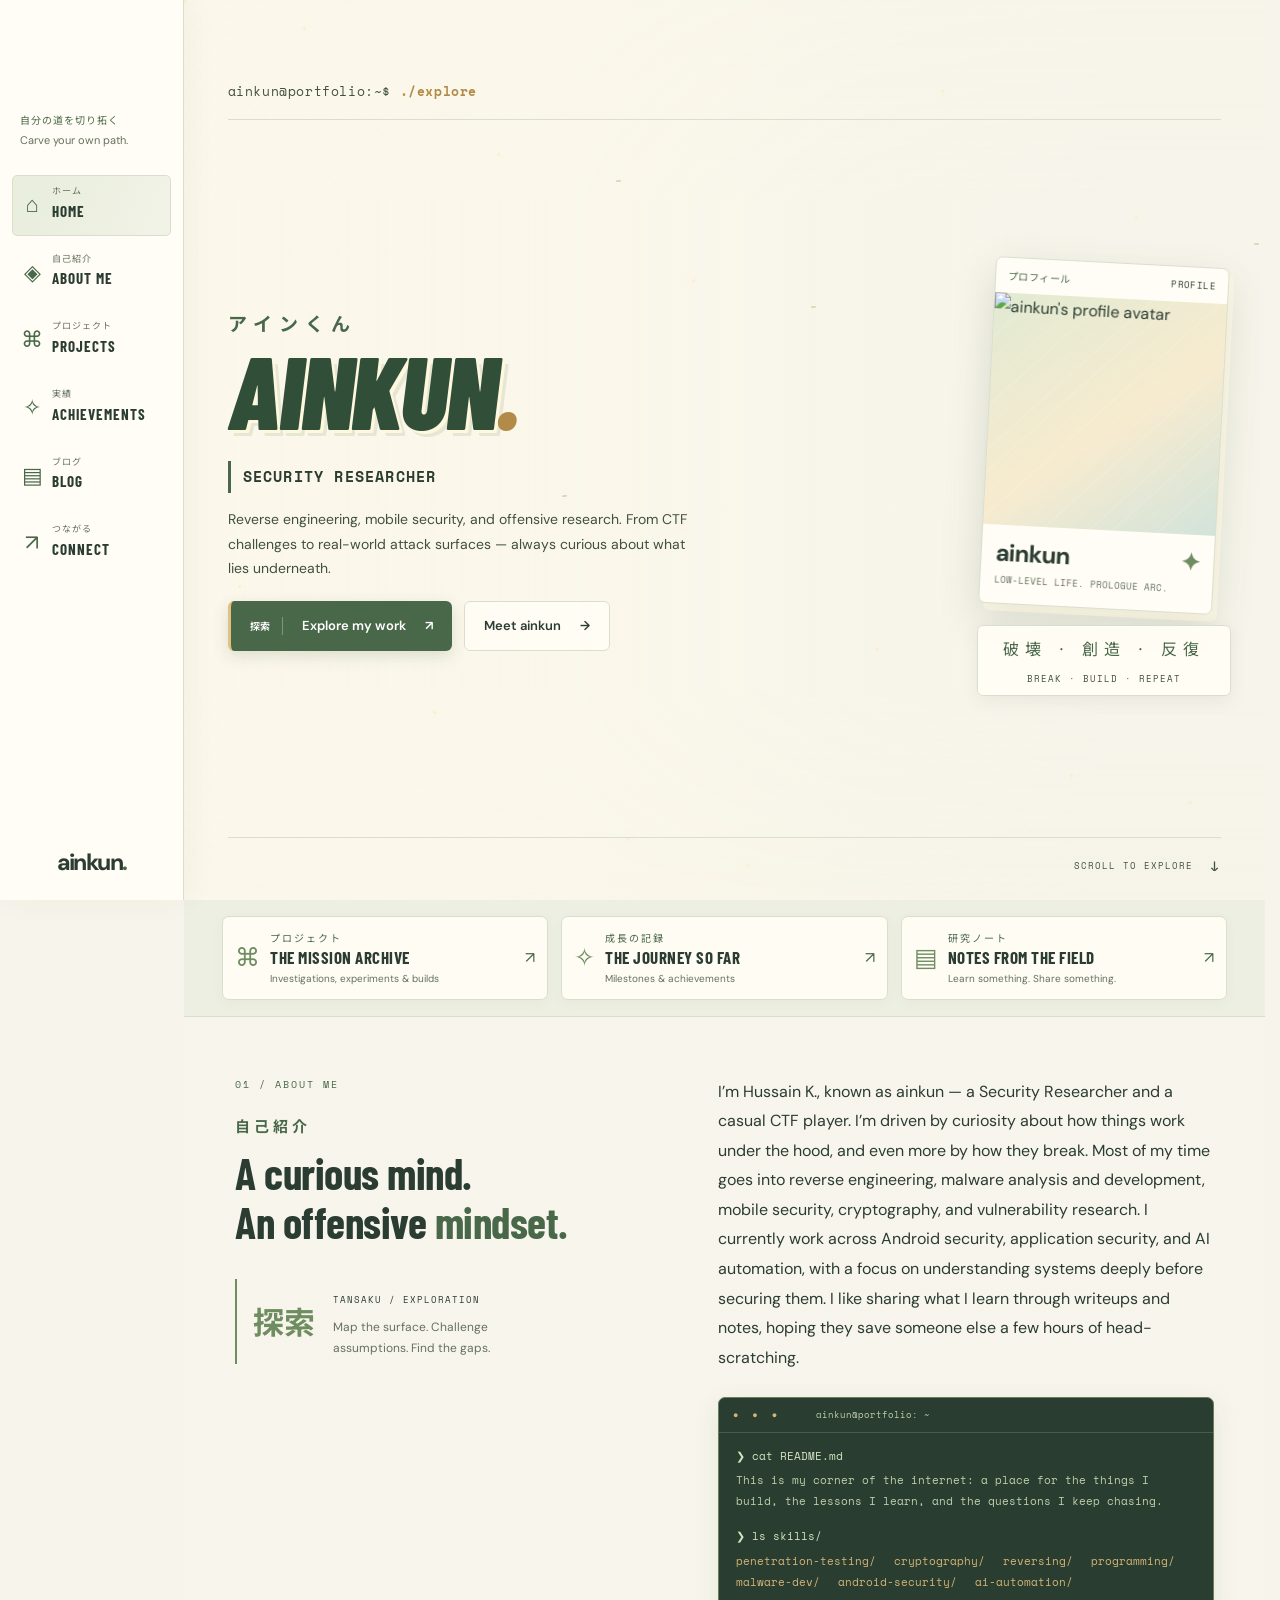
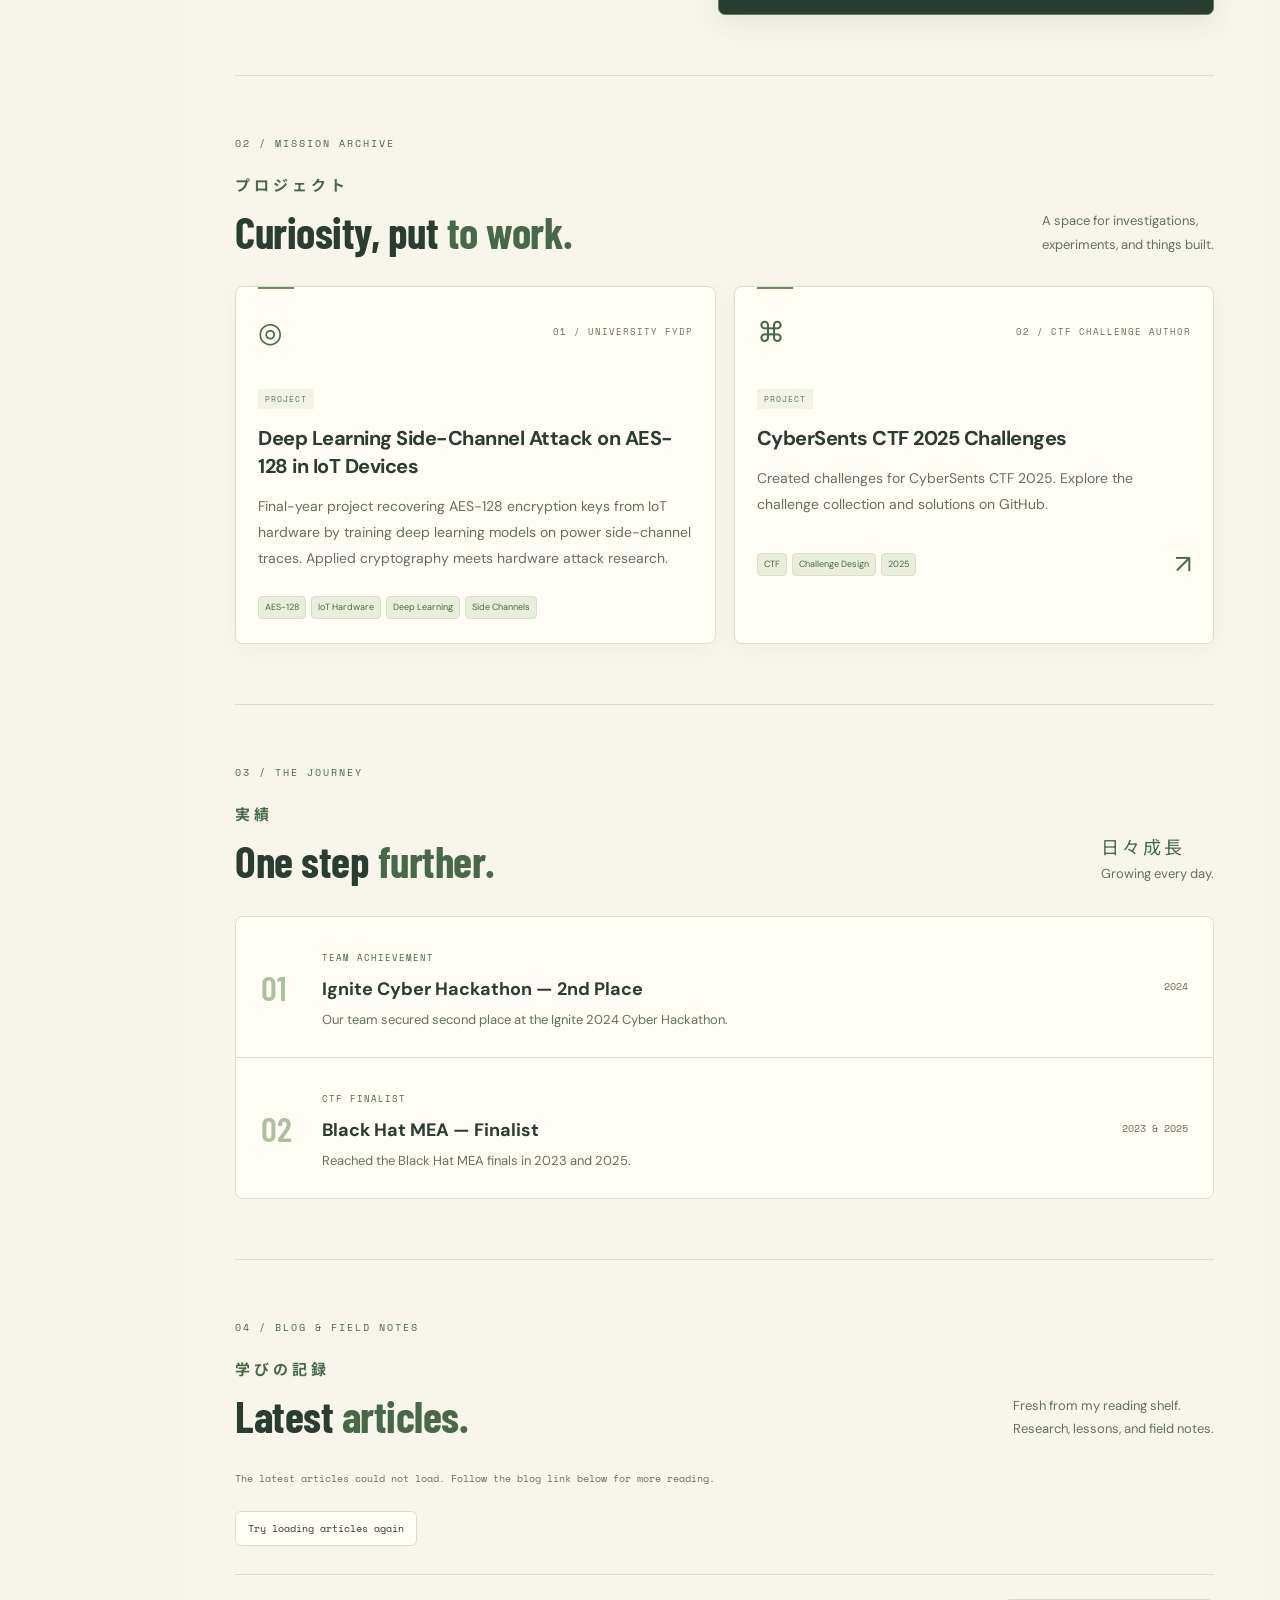
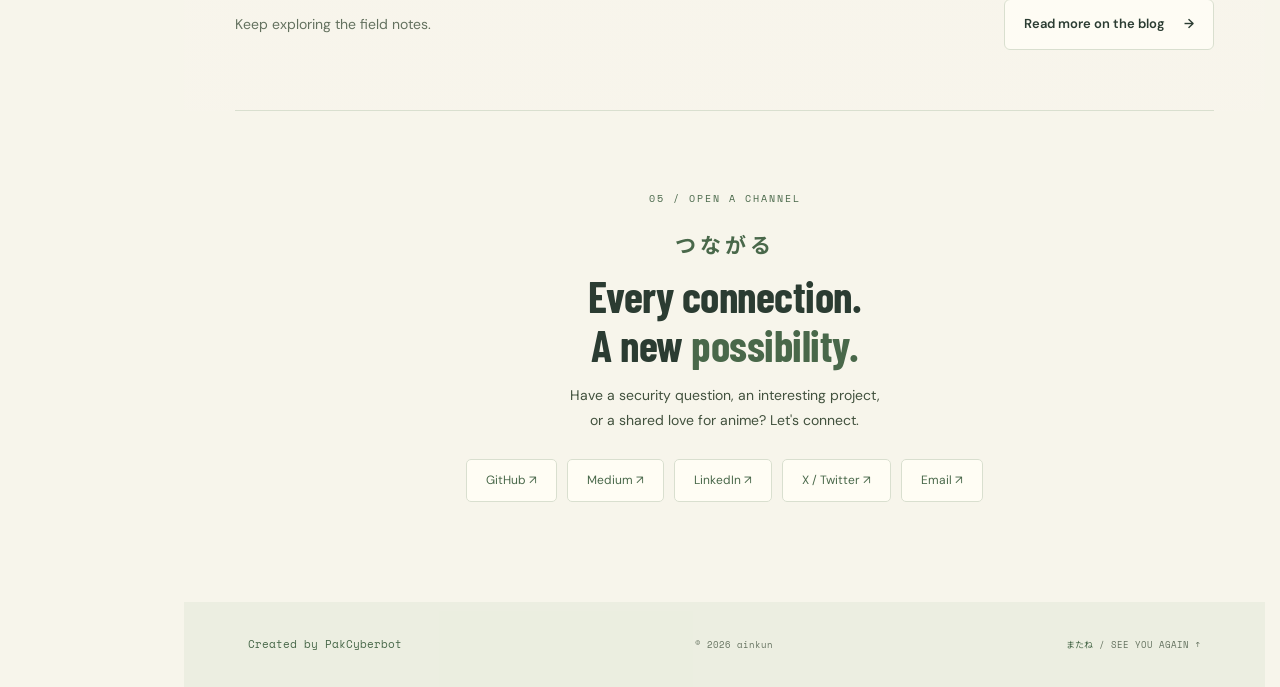
==== commit dae32478: "Rewrite the About bio and turn its terminal into README and skills - New About bio in the owner's ow" ====
--- a/index.html
+++ b/index.html
@@ -62,7 +62,7 @@
     </section>
     <div class="chapter-menu reveal" id="chapters" aria-label="Explore the portfolio"><a href="#projects"><span class="tile-icon" aria-hidden="true">⌘</span><span><small lang="ja">プロジェクト</small><strong>THE MISSION ARCHIVE</strong><em>Investigations, experiments & builds</em></span><b>↗</b></a><a href="#achievements"><span class="tile-icon" aria-hidden="true">✧</span><span><small lang="ja">成長の記録</small><strong>THE JOURNEY SO FAR</strong><em>Milestones & achievements</em></span><b>↗</b></a><a href="blog.html"><span class="tile-icon" aria-hidden="true">▤</span><span><small lang="ja">研究ノート</small><strong>NOTES FROM THE FIELD</strong><em>Learn something. Share something.</em></span><b>↗</b></a></div>
     <div class="content-shell">
-      <section class="section about" id="about"><div class="section-heading reveal"><span class="eyebrow">01 / ABOUT ME</span><div class="section-jp" lang="ja">自己紹介</div><h2>A curious mind.<br>An offensive <em>mindset.</em></h2><div class="word-note"><span lang="ja">探索</span><div><strong>TANSAKU / EXPLORATION</strong><p>Map the surface. Challenge assumptions. Find the gaps.</p></div></div></div><div class="about-content reveal"><p id="about-copy"></p><p class="muted">This is my corner of the internet: a place for the things I build, the lessons I learn, and the questions I keep chasing.</p><div class="terminal"><div class="terminal-bar"><span>● ● ●</span> ainkun@portfolio: ~</div><p><span>❯</span> whoami</p><p id="terminal-name"></p><p><span>❯</span> cat mindset.txt</p><p class="terminal-answer">Stay curious. Think critically. Keep learning.<span class="cursor">▌</span></p></div><div class="skills" id="skills"></div></div></section>
+      <section class="section about" id="about"><div class="section-heading reveal"><span class="eyebrow">01 / ABOUT ME</span><div class="section-jp" lang="ja">自己紹介</div><h2>A curious mind.<br>An offensive <em>mindset.</em></h2><div class="word-note"><span lang="ja">探索</span><div><strong>TANSAKU / EXPLORATION</strong><p>Map the surface. Challenge assumptions. Find the gaps.</p></div></div></div><div class="about-content reveal"><p id="about-copy"></p><div class="terminal"><div class="terminal-bar"><span>● ● ●</span> ainkun@portfolio: ~</div><p><span>❯</span> cat README.md</p><p class="terminal-out">This is my corner of the internet: a place for the things I build, the lessons I learn, and the questions I keep chasing.</p><p><span>❯</span> ls skills/</p><p class="terminal-out terminal-ls" id="skills"></p></div></div></section>
       <section class="section" id="projects"><div class="section-top reveal"><div><span class="eyebrow">02 / MISSION ARCHIVE</span><div class="section-jp" lang="ja">プロジェクト</div><h2>Curiosity, put <em>to work.</em></h2></div><p class="section-note">A space for investigations,<br>experiments, and things built.</p></div><div class="projects-grid" id="projects-grid"></div></section>
       <section class="section" id="achievements"><div class="section-top reveal"><div><span class="eyebrow">03 / THE JOURNEY</span><div class="section-jp" lang="ja">実績</div><h2>One step <em>further.</em></h2></div><p class="section-note"><span lang="ja">日々成長</span><br>Growing every day.</p></div><div id="achievement-list" class="achievement-list"></div></section>
       <section class="section blog-preview" id="writing" aria-labelledby="latest-articles-title">
--- a/styles.css
+++ b/styles.css
@@ -105,16 +105,16 @@
 .word-note strong{font:9px var(--mono);letter-spacing:1px}
 .word-note p{margin:5px 0 0;font-size:12px;color:var(--muted);max-width:210px}
 .about-content>p:first-child{margin-top:0;font-size:16px;line-height:1.85}
-.muted,.section-note{color:var(--muted)}
-.muted{font-size:14px}
+.section-note{color:var(--muted)}
 .terminal{margin-top:25px;padding:0 17px 17px;background:var(--terminal-bg);color:var(--terminal-ink);box-shadow:0 8px 24px #3d57391a;font:11px/1.9 var(--mono);overflow-wrap:anywhere;border:1px solid var(--terminal-line);border-radius:7px;}
 .terminal-bar{margin:0 -17px 13px;padding:8px 14px;border-bottom:1px solid #a5b79040;font-size:9px;color:var(--terminal-muted);display:flex;gap:35px}
 .terminal-bar span{color:var(--terminal-accent);letter-spacing:4px}
 .terminal p{margin:4px 0}
-.terminal p>span,.terminal-answer{color:var(--terminal-ink)}
-.cursor{animation:pulse 1.5s infinite;color:var(--terminal-accent)!important}
-.skills{display:flex;flex-wrap:wrap;gap:8px;margin-top:24px}
-.skill,.tags span{font-size:11px;border:1px solid var(--line);background:var(--surface-tint);padding:5px 9px;color:var(--accent);border-radius:4px;}
+.terminal p>span{color:var(--terminal-ink)}
+.terminal-out{color:var(--terminal-muted);margin-bottom:14px!important}
+.terminal-ls{display:flex;flex-wrap:wrap;gap:0 18px;margin-bottom:4px!important}
+.terminal-ls span{color:var(--terminal-accent)!important}
+.tags span{font-size:11px;border:1px solid var(--line);background:var(--surface-tint);padding:5px 9px;color:var(--accent);border-radius:4px;}
 .section-top{display:flex;justify-content:space-between;align-items:end;gap:25px;margin-bottom:30px}
 .section-note{font-size:13px;margin:0;line-height:1.8}
 .section-note>[lang=ja]{color:var(--accent);font-size:18px;letter-spacing:3px}
@@ -179,8 +179,6 @@
 25%{opacity:.65}
 100%{translate:55px -140px;opacity:0}
 }
-@keyframes pulse{50%{opacity:.3}
-}
 @keyframes scroll-nudge{50%{translate:0 5px}
 }
 
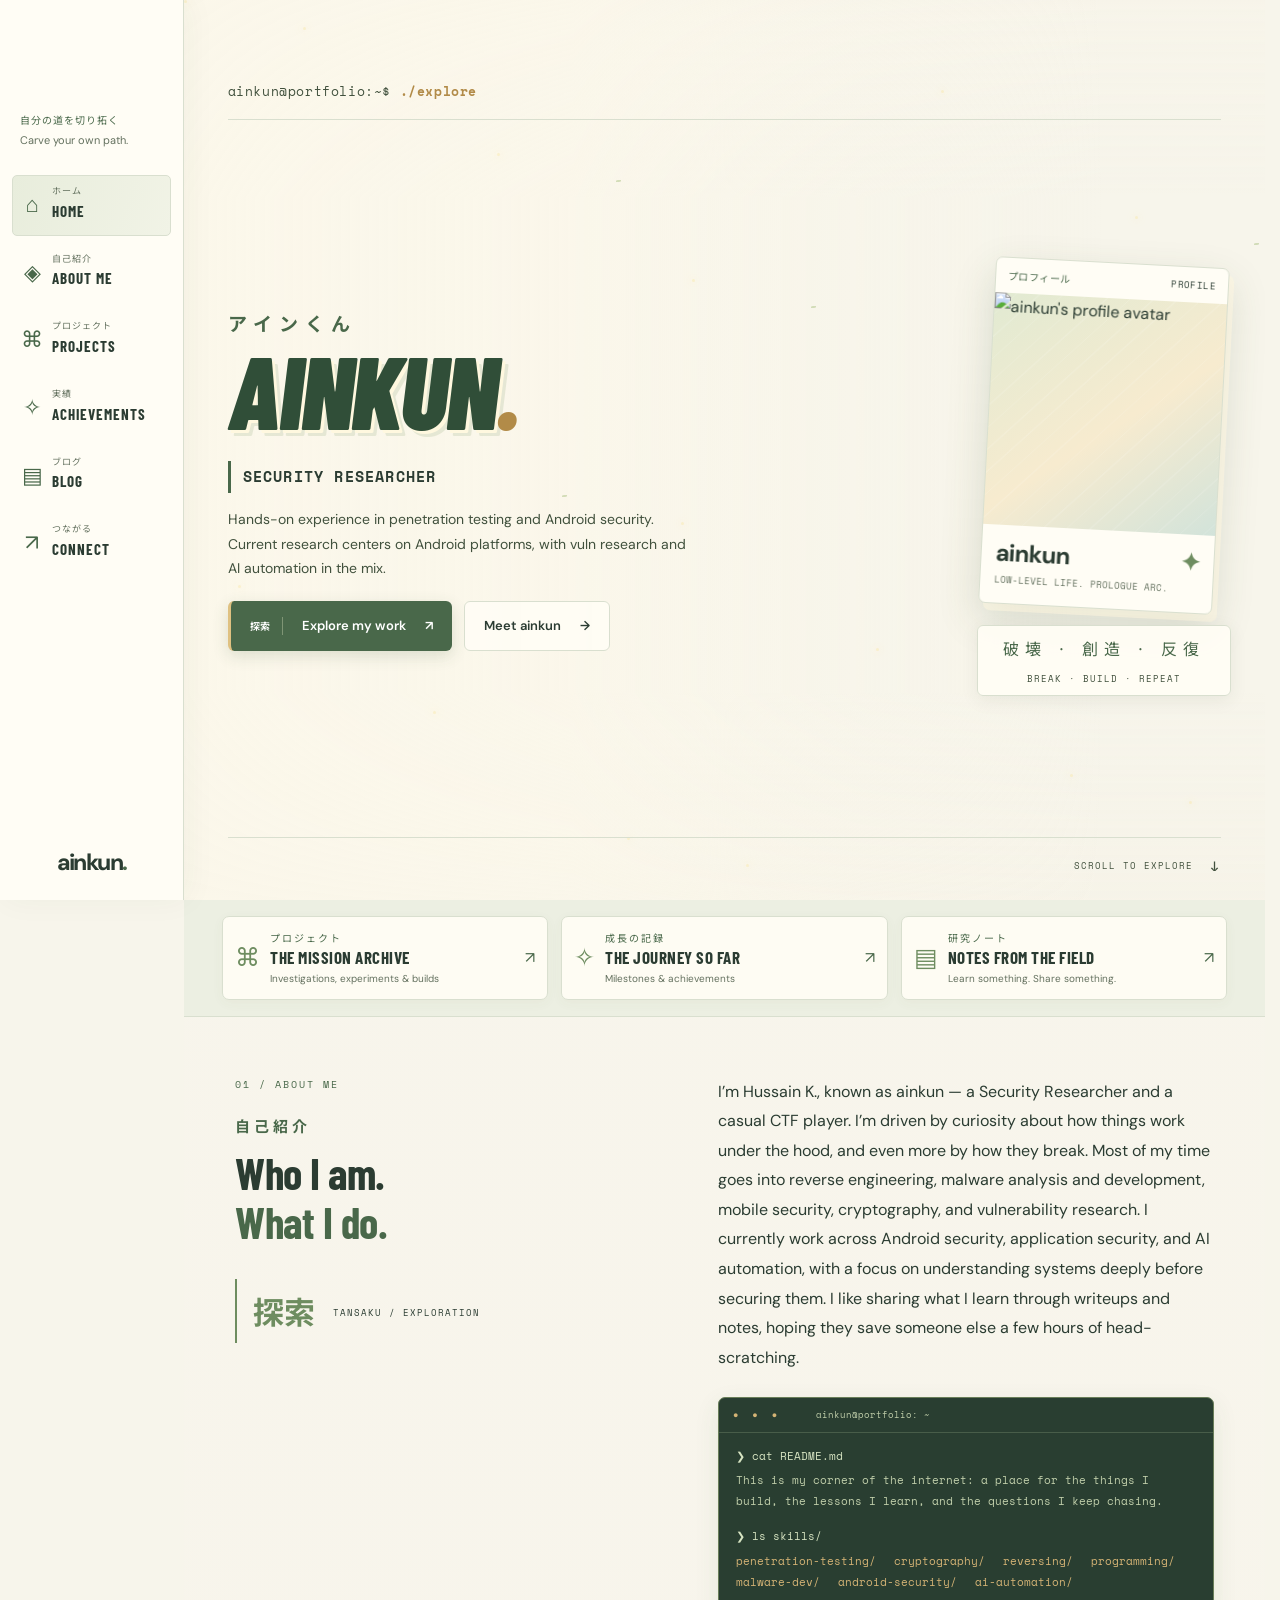
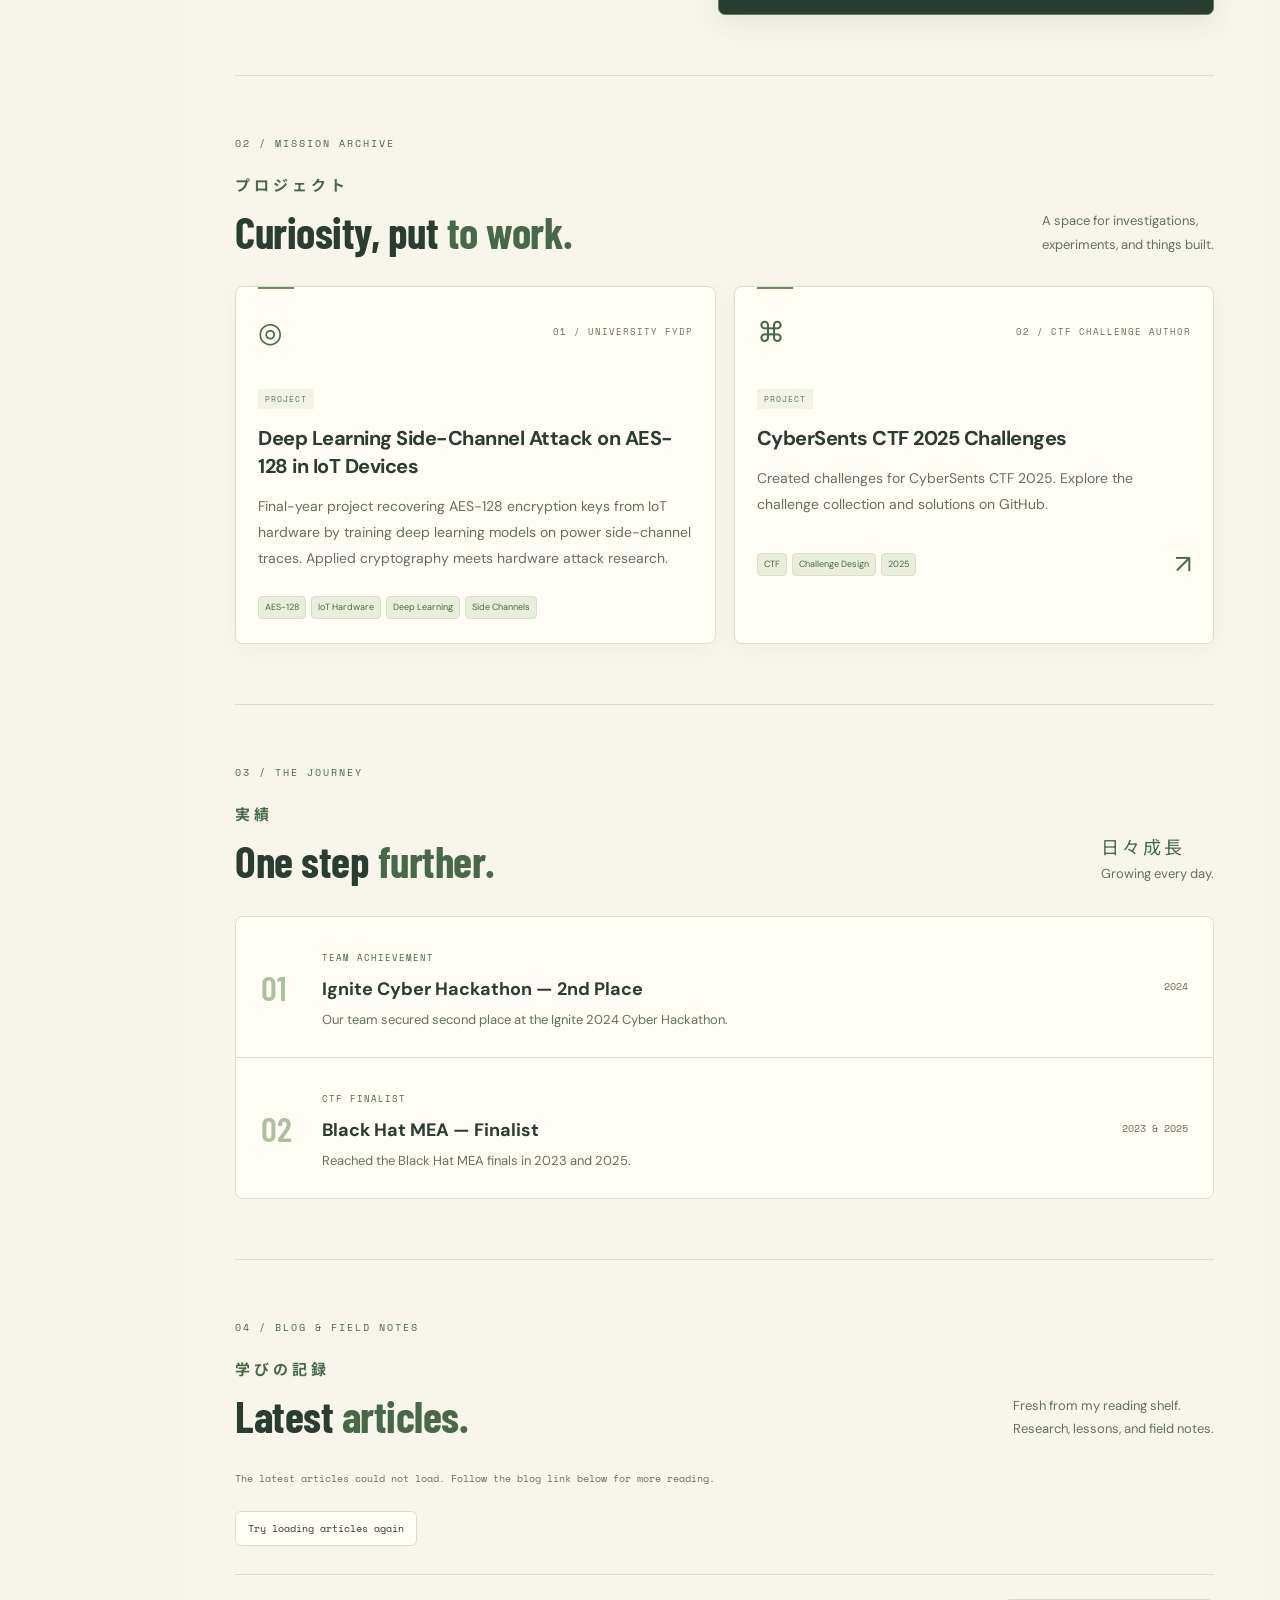
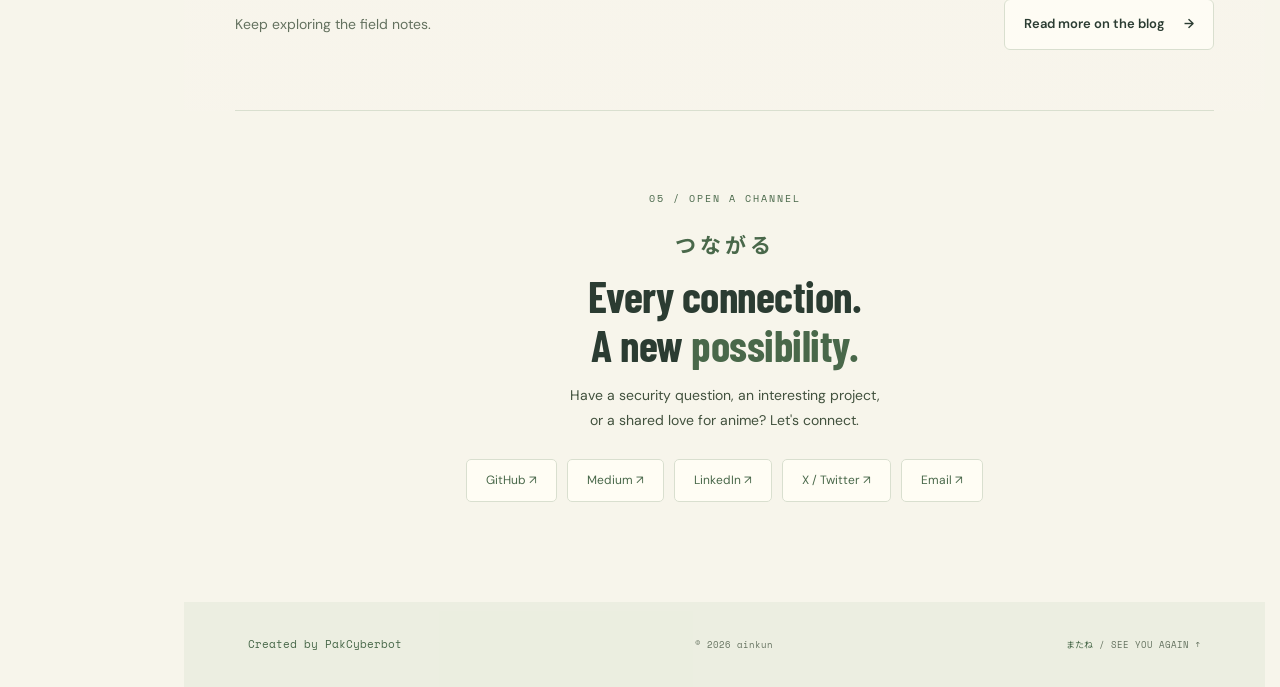
==== commit bcfc72f3: "Simplify the About heading and label - Heading: "Who I am. / What I do." (was "A curious mind. An of" ====
--- a/index.html
+++ b/index.html
@@ -62,7 +62,7 @@
     </section>
     <div class="chapter-menu reveal" id="chapters" aria-label="Explore the portfolio"><a href="#projects"><span class="tile-icon" aria-hidden="true">⌘</span><span><small lang="ja">プロジェクト</small><strong>THE MISSION ARCHIVE</strong><em>Investigations, experiments & builds</em></span><b>↗</b></a><a href="#achievements"><span class="tile-icon" aria-hidden="true">✧</span><span><small lang="ja">成長の記録</small><strong>THE JOURNEY SO FAR</strong><em>Milestones & achievements</em></span><b>↗</b></a><a href="blog.html"><span class="tile-icon" aria-hidden="true">▤</span><span><small lang="ja">研究ノート</small><strong>NOTES FROM THE FIELD</strong><em>Learn something. Share something.</em></span><b>↗</b></a></div>
     <div class="content-shell">
-      <section class="section about" id="about"><div class="section-heading reveal"><span class="eyebrow">01 / ABOUT ME</span><div class="section-jp" lang="ja">自己紹介</div><h2>A curious mind.<br>An offensive <em>mindset.</em></h2><div class="word-note"><span lang="ja">探索</span><div><strong>TANSAKU / EXPLORATION</strong><p>Map the surface. Challenge assumptions. Find the gaps.</p></div></div></div><div class="about-content reveal"><p id="about-copy"></p><div class="terminal"><div class="terminal-bar"><span>● ● ●</span> ainkun@portfolio: ~</div><p><span>❯</span> cat README.md</p><p class="terminal-out">This is my corner of the internet: a place for the things I build, the lessons I learn, and the questions I keep chasing.</p><p><span>❯</span> ls skills/</p><p class="terminal-out terminal-ls" id="skills"></p></div></div></section>
+      <section class="section about" id="about"><div class="section-heading reveal"><span class="eyebrow">01 / ABOUT ME</span><div class="section-jp" lang="ja">自己紹介</div><h2>Who I am.<br><em>What I do.</em></h2><div class="word-note"><span lang="ja">探索</span><div><strong>TANSAKU / EXPLORATION</strong></div></div></div><div class="about-content reveal"><p id="about-copy"></p><div class="terminal"><div class="terminal-bar"><span>● ● ●</span> ainkun@portfolio: ~</div><p><span>❯</span> cat README.md</p><p class="terminal-out">This is my corner of the internet: a place for the things I build, the lessons I learn, and the questions I keep chasing.</p><p><span>❯</span> ls skills/</p><p class="terminal-out terminal-ls" id="skills"></p></div></div></section>
       <section class="section" id="projects"><div class="section-top reveal"><div><span class="eyebrow">02 / MISSION ARCHIVE</span><div class="section-jp" lang="ja">プロジェクト</div><h2>Curiosity, put <em>to work.</em></h2></div><p class="section-note">A space for investigations,<br>experiments, and things built.</p></div><div class="projects-grid" id="projects-grid"></div></section>
       <section class="section" id="achievements"><div class="section-top reveal"><div><span class="eyebrow">03 / THE JOURNEY</span><div class="section-jp" lang="ja">実績</div><h2>One step <em>further.</em></h2></div><p class="section-note"><span lang="ja">日々成長</span><br>Growing every day.</p></div><div id="achievement-list" class="achievement-list"></div></section>
       <section class="section blog-preview" id="writing" aria-labelledby="latest-articles-title">
--- a/styles.css
+++ b/styles.css
@@ -103,7 +103,6 @@
 .word-note{display:flex;align-items:center;gap:18px;margin-top:33px;border-left:2px solid var(--accent-soft);padding:5px 0 5px 16px}
 .word-note>[lang=ja]{font-size:31px;font-weight:700;color:var(--accent-soft);white-space:nowrap}
 .word-note strong{font:9px var(--mono);letter-spacing:1px}
-.word-note p{margin:5px 0 0;font-size:12px;color:var(--muted);max-width:210px}
 .about-content>p:first-child{margin-top:0;font-size:16px;line-height:1.85}
 .section-note{color:var(--muted)}
 .terminal{margin-top:25px;padding:0 17px 17px;background:var(--terminal-bg);color:var(--terminal-ink);box-shadow:0 8px 24px #3d57391a;font:11px/1.9 var(--mono);overflow-wrap:anywhere;border:1px solid var(--terminal-line);border-radius:7px;}
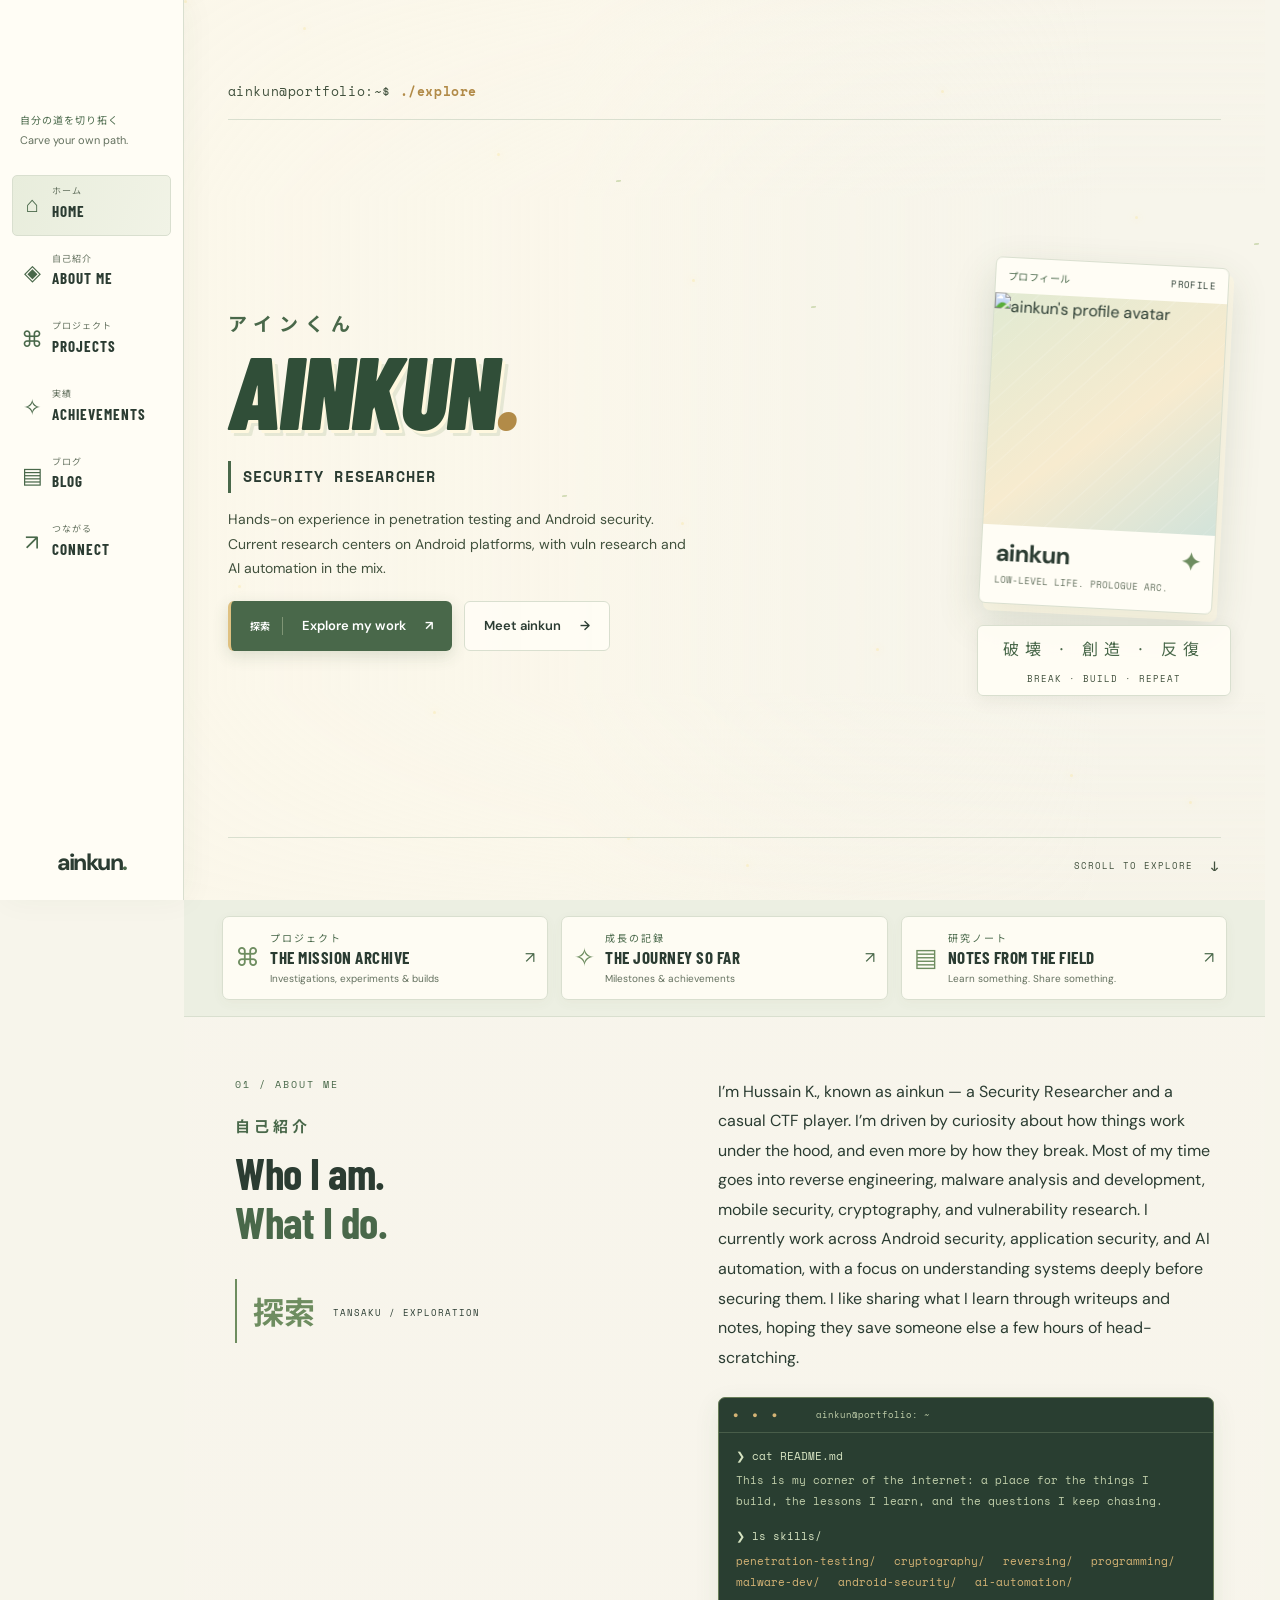
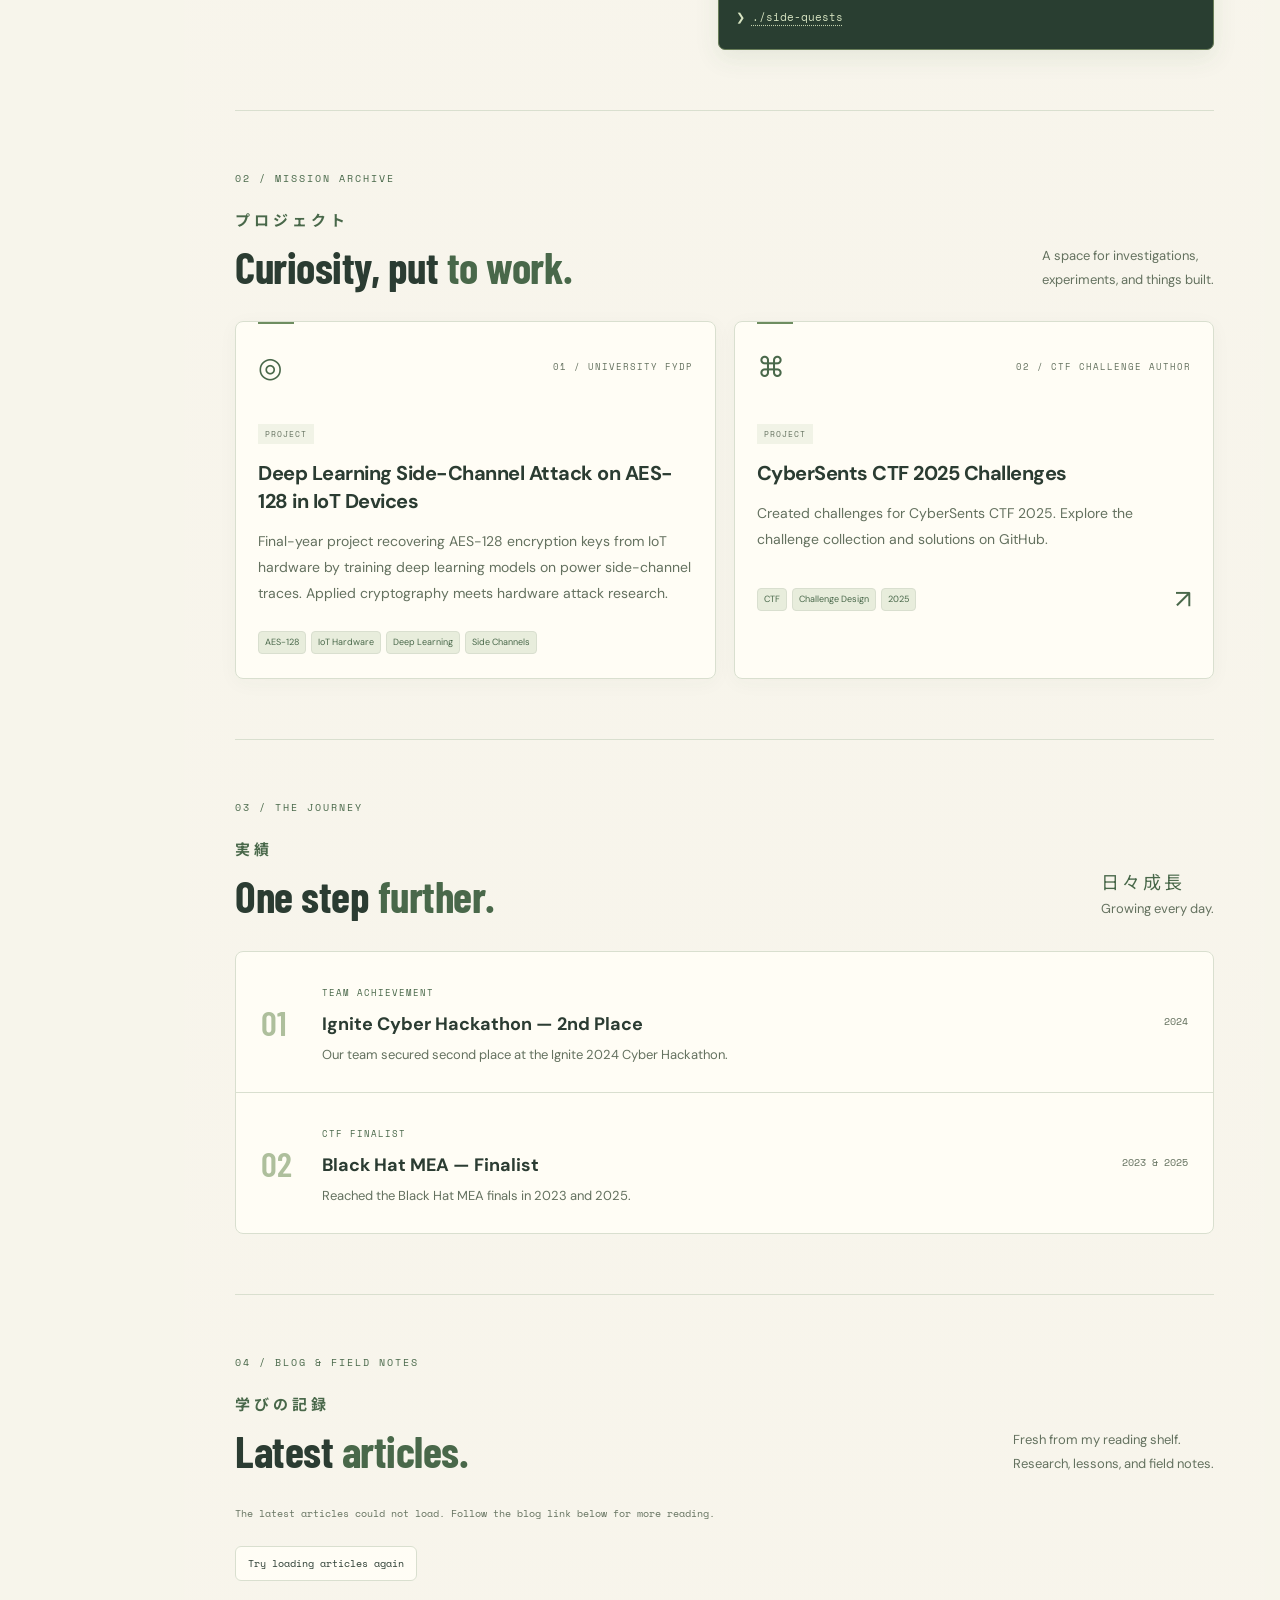
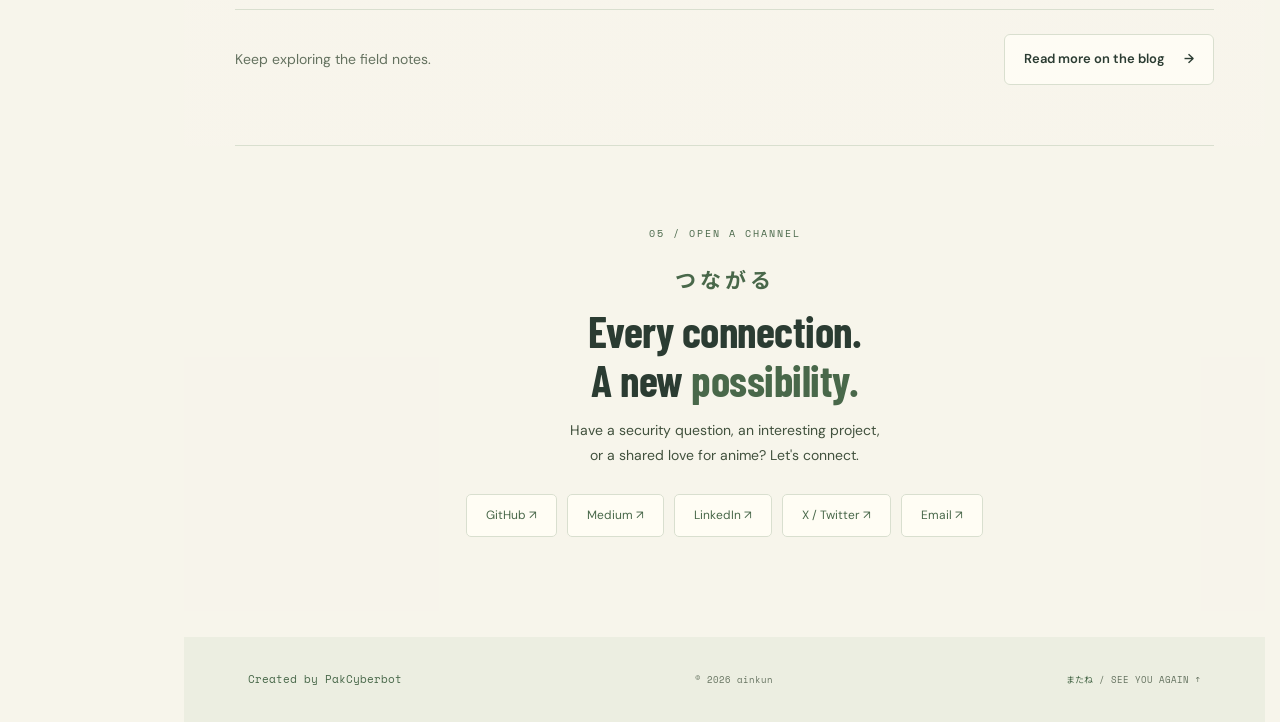
==== commit 6576b4f6: "Build the Side Quests shrine with manga, reviews and travel Yorimichi Shrine: shrine scenes and them" ====
--- a/index.html
+++ b/index.html
@@ -62,7 +62,7 @@
     </section>
     <div class="chapter-menu reveal" id="chapters" aria-label="Explore the portfolio"><a href="#projects"><span class="tile-icon" aria-hidden="true">⌘</span><span><small lang="ja">プロジェクト</small><strong>THE MISSION ARCHIVE</strong><em>Investigations, experiments & builds</em></span><b>↗</b></a><a href="#achievements"><span class="tile-icon" aria-hidden="true">✧</span><span><small lang="ja">成長の記録</small><strong>THE JOURNEY SO FAR</strong><em>Milestones & achievements</em></span><b>↗</b></a><a href="blog.html"><span class="tile-icon" aria-hidden="true">▤</span><span><small lang="ja">研究ノート</small><strong>NOTES FROM THE FIELD</strong><em>Learn something. Share something.</em></span><b>↗</b></a></div>
     <div class="content-shell">
-      <section class="section about" id="about"><div class="section-heading reveal"><span class="eyebrow">01 / ABOUT ME</span><div class="section-jp" lang="ja">自己紹介</div><h2>Who I am.<br><em>What I do.</em></h2><div class="word-note"><span lang="ja">探索</span><div><strong>TANSAKU / EXPLORATION</strong></div></div></div><div class="about-content reveal"><p id="about-copy"></p><div class="terminal"><div class="terminal-bar"><span>● ● ●</span> ainkun@portfolio: ~</div><p><span>❯</span> cat README.md</p><p class="terminal-out">This is my corner of the internet: a place for the things I build, the lessons I learn, and the questions I keep chasing.</p><p><span>❯</span> ls skills/</p><p class="terminal-out terminal-ls" id="skills"></p></div></div></section>
+      <section class="section about" id="about"><div class="section-heading reveal"><span class="eyebrow">01 / ABOUT ME</span><div class="section-jp" lang="ja">自己紹介</div><h2>Who I am.<br><em>What I do.</em></h2><div class="word-note"><span lang="ja">探索</span><div><strong>TANSAKU / EXPLORATION</strong></div></div></div><div class="about-content reveal"><p id="about-copy"></p><div class="terminal"><div class="terminal-bar"><span>● ● ●</span> ainkun@portfolio: ~</div><p><span>❯</span> cat README.md</p><p class="terminal-out">This is my corner of the internet: a place for the things I build, the lessons I learn, and the questions I keep chasing.</p><p><span>❯</span> ls skills/</p><p class="terminal-out terminal-ls" id="skills"></p><p><span>❯</span> <a class="terminal-link" href="side-quests.html">./side-quests</a></p></div></div></section>
       <section class="section" id="projects"><div class="section-top reveal"><div><span class="eyebrow">02 / MISSION ARCHIVE</span><div class="section-jp" lang="ja">プロジェクト</div><h2>Curiosity, put <em>to work.</em></h2></div><p class="section-note">A space for investigations,<br>experiments, and things built.</p></div><div class="projects-grid" id="projects-grid"></div></section>
       <section class="section" id="achievements"><div class="section-top reveal"><div><span class="eyebrow">03 / THE JOURNEY</span><div class="section-jp" lang="ja">実績</div><h2>One step <em>further.</em></h2></div><p class="section-note"><span lang="ja">日々成長</span><br>Growing every day.</p></div><div id="achievement-list" class="achievement-list"></div></section>
       <section class="section blog-preview" id="writing" aria-labelledby="latest-articles-title">
--- a/styles.css
+++ b/styles.css
@@ -111,8 +111,11 @@
 .terminal p{margin:4px 0}
 .terminal p>span{color:var(--terminal-ink)}
 .terminal-out{color:var(--terminal-muted);margin-bottom:14px!important}
-.terminal-ls{display:flex;flex-wrap:wrap;gap:0 18px;margin-bottom:4px!important}
+.terminal-ls{display:flex;flex-wrap:wrap;gap:0 18px}
 .terminal-ls span{color:var(--terminal-accent)!important}
+/* The last command, ./side-quests, quietly links to side-quests.html: a dotted underline until hovered. */
+.terminal-link{text-decoration:underline dotted var(--terminal-muted);text-underline-offset:4px;transition:color .2s}
+.terminal-link:hover{color:var(--terminal-accent);text-decoration:underline solid}
 .tags span{font-size:11px;border:1px solid var(--line);background:var(--surface-tint);padding:5px 9px;color:var(--accent);border-radius:4px;}
 .section-top{display:flex;justify-content:space-between;align-items:end;gap:25px;margin-bottom:30px}
 .section-note{font-size:13px;margin:0;line-height:1.8}
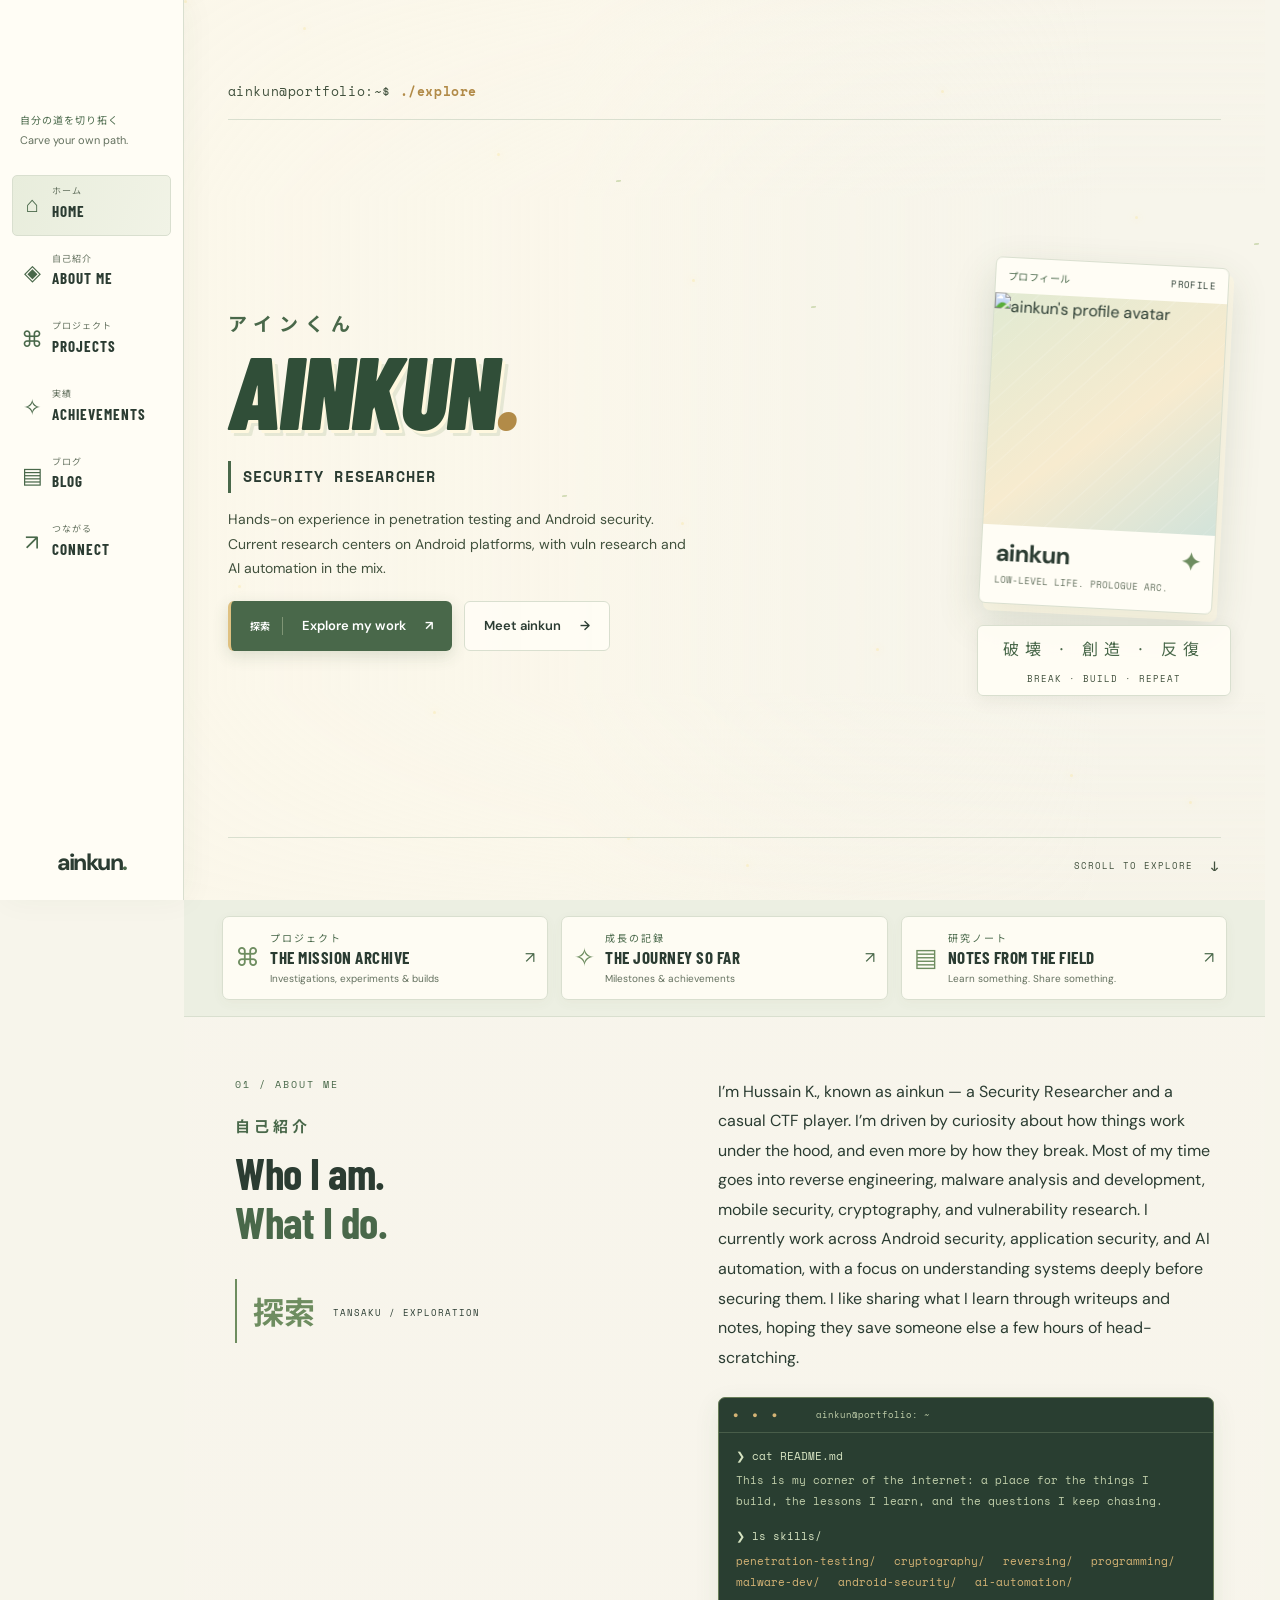
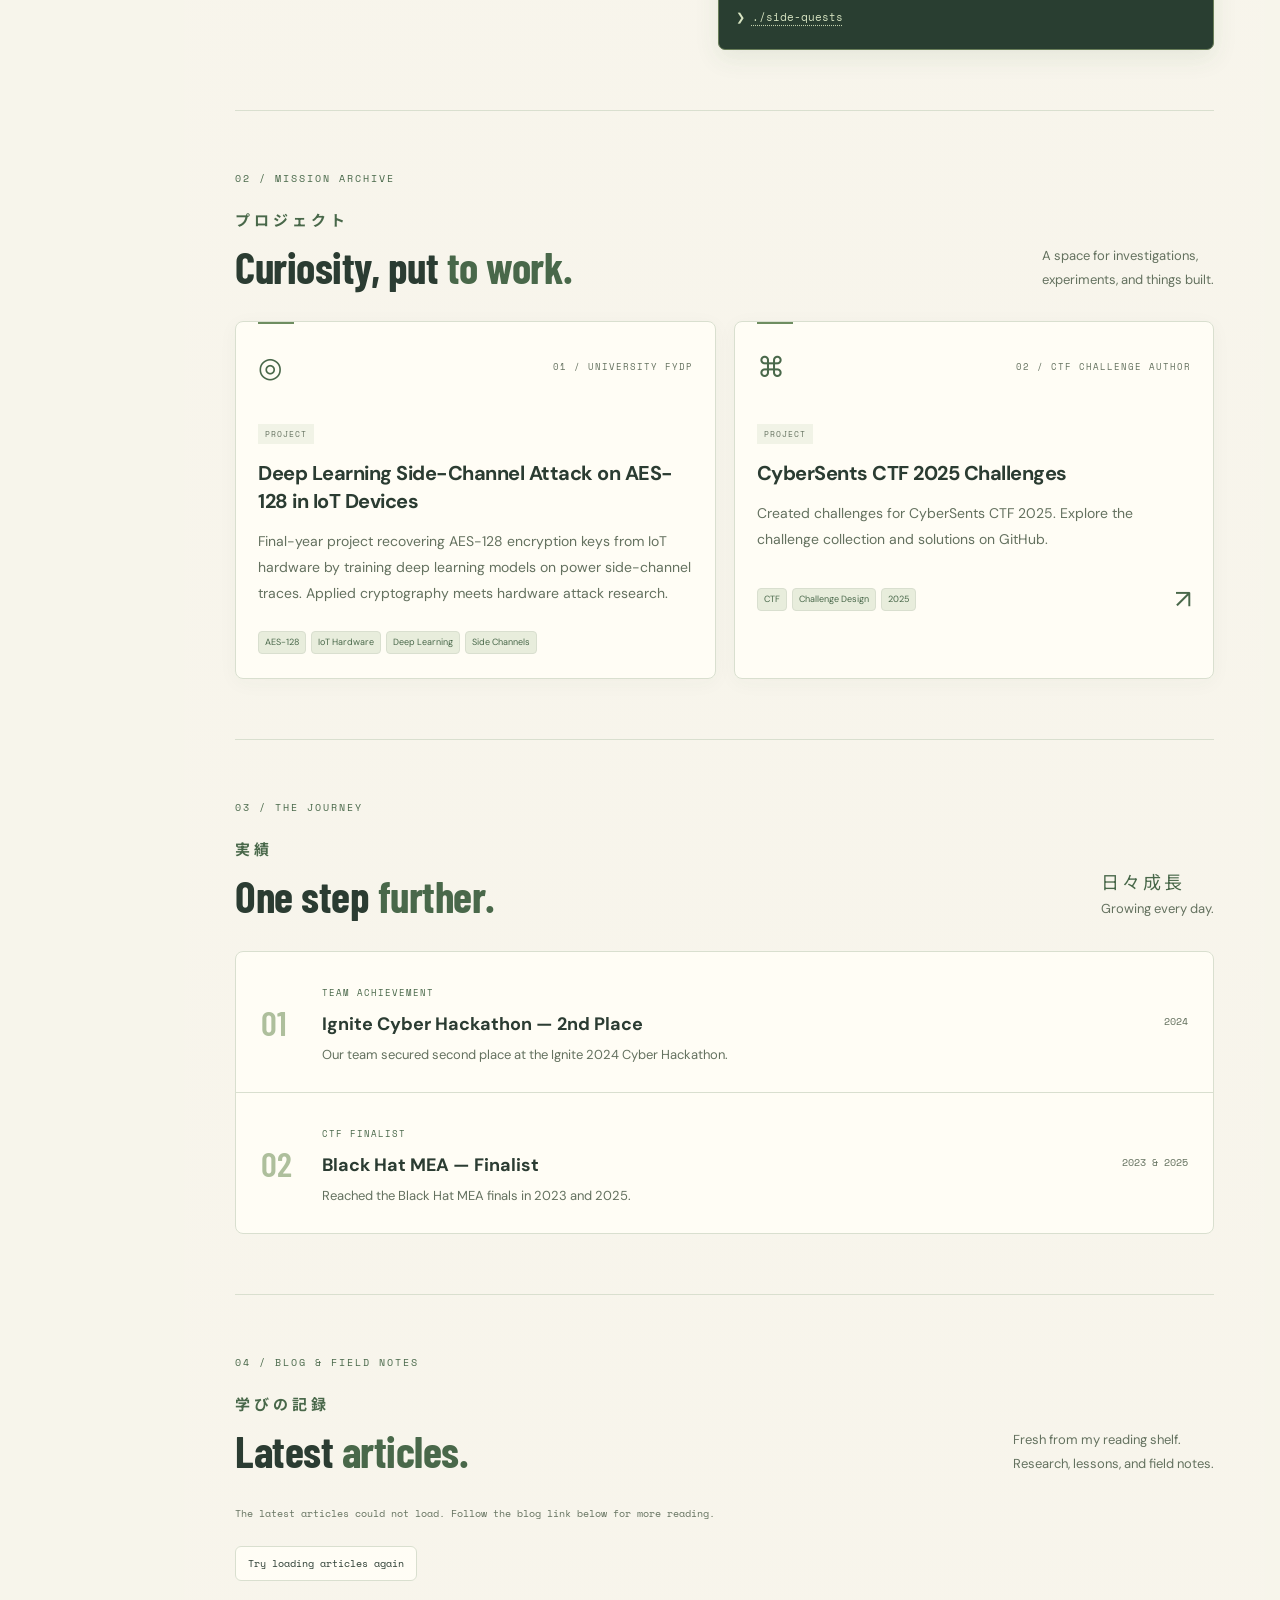
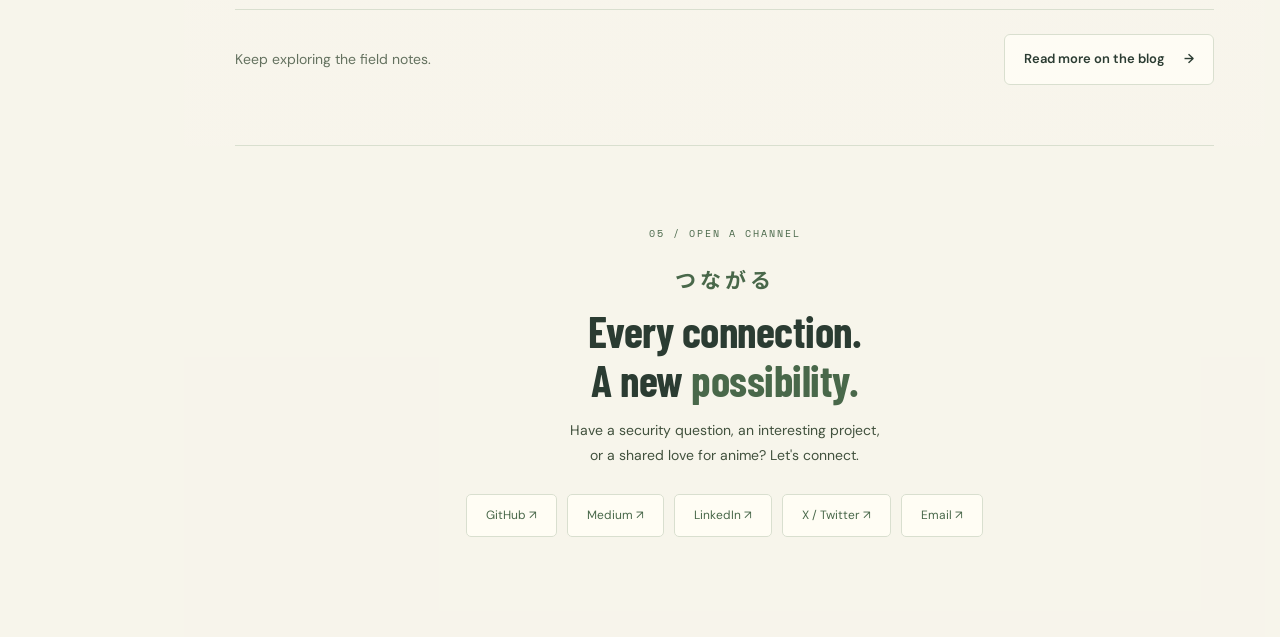
==== commit b3d254ac: "Make the shrine one screen with the ema rack in the painting Side Quests is now a single screen that" ====
--- a/index.html
+++ b/index.html
@@ -14,10 +14,7 @@
   <script src="blog.js" defer></script>
   <script src="analyst-card.js" defer></script>
   <script src="chapter-transition.js" defer></script>
-  <link rel="stylesheet" href="credit-transition.css">
-  <script src="credit-transition.js" defer></script>
   <link rel="stylesheet" href="responsive.css">
-  <link rel="preload" as="image" href="pakcyberbot.png">
 </head>
 <body>
   <div class="scene-stack" aria-hidden="true"></div>
@@ -75,7 +72,6 @@
       </section>
     </div>
     <section class="contact section" id="contact"><div class="contact-inner reveal"><span class="eyebrow">05 / OPEN A CHANNEL</span><div class="section-jp" lang="ja">つながる</div><h2>Every connection.<br>A new <em>possibility.</em></h2><p>Have a security question, an interesting project,<br>or a shared love for anime? Let's connect.</p><div class="socials" id="socials"></div><p class="contact-placeholder" id="contact-note"></p></div></section>
-    <footer><a class="creator-credit" href="https://pakcyberbot.com" data-creator-link>Created by PakCyberbot</a><span>© <span id="year"></span> ainkun</span><a href="#home"><span lang="ja">またね</span> / SEE YOU AGAIN ↑</a></footer>
   </main>
   <div class="toast" role="status" aria-live="polite"></div>
   <dialog class="card-dialog" id="analyst-card-dialog" aria-labelledby="analyst-card-name" aria-describedby="analyst-card-help">
--- a/styles.css
+++ b/styles.css
@@ -162,10 +162,6 @@
 .social-link{font-size:12px;border:1px solid var(--line);padding:10px 19px;background:var(--surface-glass);transition:background .25s,transform .25s;color:var(--accent);border-radius:5px;}
 .social-link:hover{background:var(--surface-tint);transform:translateY(-3px)}
 .contact .contact-placeholder{font:9px var(--mono);margin-top:20px;color:var(--muted)}
-footer{display:flex;justify-content:space-between;align-items:center;gap:20px;padding:25px clamp(28px,5vw,80px);background:var(--footer-overlay)}
-footer .brand{font-size:23px;gap:0}
-footer>span,footer>a:last-child{font:9px var(--mono);color:var(--muted)}
-footer>a:last-child [lang=ja]{color:var(--accent)}
 .toast{position:fixed;left:calc(50% + var(--rail)/2);bottom:25px;max-width:calc(100vw - 40px);padding:14px 22px;border:1px solid var(--accent-soft);background:var(--surface);box-shadow:0 8px 35px #344a3933;color:var(--ink);font-size:13px;z-index:40;opacity:0;pointer-events:none;transform:translate(-50%,20px);transition:.25s;border-radius:6px;}
 .toast.visible{opacity:1;transform:translate(-50%,0)}
 .reveal-ready{opacity:0;transform:translateY(23px);transition:opacity .75s,transform .75s cubic-bezier(.16,1,.3,1)}
@@ -290,7 +286,6 @@
 .section{margin:0 28px;padding:60px 0}
 h2{font-size:45px}
 .toast{left:50%;border-radius:6px;}
-footer{padding:25px 28px}
 .hero-topline{font-size:9px}
 }
 
@@ -333,8 +328,6 @@
 .contact h2{font-size:48px}
 .contact p br{display:none}
 .social-link{font-size:11px;padding:10px 13px;color:var(--accent);border:1px solid var(--line);background:var(--surface-glass);border-radius:5px;}
-footer{padding:24px;flex-wrap:wrap;gap:18px}
-footer>span{order:3;width:100%;font-size:9px}
 .terminal{font-size:10px;border-radius:7px;box-shadow:0 8px 24px #3d57391a;}
 .hero-topline{font-size:8px;letter-spacing:.8px}
 .word-note>[lang=ja]{font-size:29px}
--- a/themes.css
+++ b/themes.css
@@ -10,7 +10,6 @@
   --paper-overlay: #f7f5ebd1;
   --contact-overlay: #f7f5ebbd;
   --band-overlay: #e9eddfc7;
-  --footer-overlay: #e9eddfd1;
   --secondary-ink: #41513d;
   --accent-soft: #6e8d60;
   --title: #304e38;
@@ -55,7 +54,6 @@
   --paper-overlay: #f5e9dcd1;
   --contact-overlay: #f5e9dcbd;
   --band-overlay: #e9d5c0c7;
-  --footer-overlay: #e9d5c0d1;
   --secondary-ink: #654b3d;
   --accent-soft: #a17247;
   --title: #6b402e;
@@ -101,7 +99,6 @@
   --paper-overlay: #141f2cd1;
   --contact-overlay: #141f2cbd;
   --band-overlay: #192937c7;
-  --footer-overlay: #192937d1;
   --secondary-ink: #c2cfd5;
   --accent-soft: #a1bfa0;
   --title: #e5ebd8;
--- a/theme-motion.css
+++ b/theme-motion.css
@@ -0,0 +1,59 @@
+/* Typed palette colors let even gradients, text, and the logo blend together. */
+@property --ink { syntax: "<color>"; inherits: true; initial-value: #2b3c32; }
+@property --muted { syntax: "<color>"; inherits: true; initial-value: #64715f; }
+@property --accent { syntax: "<color>"; inherits: true; initial-value: #49684a; }
+@property --sunlight { syntax: "<color>"; inherits: true; initial-value: #b28b48; }
+@property --paper { syntax: "<color>"; inherits: true; initial-value: #f7f5eb; }
+@property --line { syntax: "<color>"; inherits: true; initial-value: #d9dfcf; }
+@property --surface { syntax: "<color>"; inherits: true; initial-value: #fffdf5; }
+@property --surface-hover { syntax: "<color>"; inherits: true; initial-value: #f1f3e6; }
+@property --surface-tint { syntax: "<color>"; inherits: true; initial-value: #e8eddc; }
+@property --surface-glass { syntax: "<color>"; inherits: true; initial-value: #fffdf5ed; }
+@property --paper-overlay { syntax: "<color>"; inherits: true; initial-value: #f7f5ebd1; }
+@property --contact-overlay { syntax: "<color>"; inherits: true; initial-value: #f7f5ebbd; }
+@property --band-overlay { syntax: "<color>"; inherits: true; initial-value: #e9eddfc7; }
+@property --secondary-ink { syntax: "<color>"; inherits: true; initial-value: #41513d; }
+@property --accent-soft { syntax: "<color>"; inherits: true; initial-value: #6e8d60; }
+@property --title { syntax: "<color>"; inherits: true; initial-value: #304e38; }
+@property --title-shadow { syntax: "<color>"; inherits: true; initial-value: #fff8df; }
+@property --title-shadow-soft { syntax: "<color>"; inherits: true; initial-value: #7e98642b; }
+@property --button-ink { syntax: "<color>"; inherits: true; initial-value: #fffdf3; }
+@property --button-edge { syntax: "<color>"; inherits: true; initial-value: #dfc181; }
+@property --label-fill { syntax: "<color>"; inherits: true; initial-value: #f2e5be; }
+@property --ornament { syntax: "<color>"; inherits: true; initial-value: #aebf9c; }
+@property --card-edge { syntax: "<color>"; inherits: true; initial-value: #fff8e080; }
+@property --selection { syntax: "<color>"; inherits: true; initial-value: #d2dbc4; }
+@property --terminal-bg { syntax: "<color>"; inherits: true; initial-value: #293e31; }
+@property --terminal-ink { syntax: "<color>"; inherits: true; initial-value: #d7e4c2; }
+@property --terminal-line { syntax: "<color>"; inherits: true; initial-value: #697e59; }
+@property --terminal-muted { syntax: "<color>"; inherits: true; initial-value: #c1cfab; }
+@property --terminal-accent { syntax: "<color>"; inherits: true; initial-value: #d4b375; }
+@property --portrait-start { syntax: "<color>"; inherits: true; initial-value: #e1ead2; }
+@property --portrait-mid { syntax: "<color>"; inherits: true; initial-value: #f7ebcf; }
+@property --portrait-end { syntax: "<color>"; inherits: true; initial-value: #d2e3da; }
+@property --particle { syntax: "<color>"; inherits: true; initial-value: #f9e9af; }
+@property --particle-glow { syntax: "<color>"; inherits: true; initial-value: #eed38b; }
+@property --leaf { syntax: "<color>"; inherits: true; initial-value: #adc385; }
+@property --wash-strong { syntax: "<color>"; inherits: true; initial-value: #fbf7eaf2; }
+@property --wash-middle { syntax: "<color>"; inherits: true; initial-value: #fbf7eac9; }
+@property --wash-faint { syntax: "<color>"; inherits: true; initial-value: #fbf7ea38; }
+@property --wash-bottom { syntax: "<color>"; inherits: true; initial-value: #f6f3e8e6; }
+@property --wash-top { syntax: "<color>"; inherits: true; initial-value: #f7f4e9b3; }
+
+:root { --theme-fade-duration: 3.2s; --theme-fade-easing: cubic-bezier(.4,0,.2,1); }
+html[data-theme] {
+  transition-property: --ink, --muted, --accent, --sunlight, --paper, --line, --surface, --surface-hover, --surface-tint, --surface-glass, --paper-overlay, --contact-overlay, --band-overlay, --secondary-ink, --accent-soft, --title, --title-shadow, --title-shadow-soft, --button-ink, --button-edge, --label-fill, --ornament, --card-edge, --selection, --terminal-bg, --terminal-ink, --terminal-line, --terminal-muted, --terminal-accent, --portrait-start, --portrait-mid, --portrait-end, --particle, --particle-glow, --leaf, --wash-strong, --wash-middle, --wash-faint, --wash-bottom, --wash-top;
+  transition-duration: var(--theme-fade-duration);
+  transition-timing-function: var(--theme-fade-easing);
+}
+.scene-stack { position:fixed;inset:0 0 0 var(--rail);z-index:-1;pointer-events:none; }
+.scene-layer { position:absolute;inset:0;background-position:center;background-size:cover;background-repeat:no-repeat; }
+.scene-arriving { animation:scene-crossfade var(--theme-fade-duration) var(--theme-fade-easing) both; }
+@keyframes scene-crossfade { from { opacity:0; } to { opacity:1; } }
+html[data-scenes-ready="true"] body::before { display:none; }
+html[data-motion-paused="true"] { transition:none; }
+html[data-motion-paused="true"] .scene-layer { animation:none; }
+@media(prefers-reduced-motion:reduce) {
+  html[data-theme] { transition:none; }
+  .scene-layer { animation:none; }
+}
--- a/responsive.css
+++ b/responsive.css
@@ -101,15 +101,12 @@
 }
 .chapter-menu.reveal-ready:focus-within { opacity:1;transform:none; }
 
-/* Sidebar home wordmark and the full clickable footer credit. */
+/* Sidebar home wordmark. */
 .sidebar-bottom { padding:14px 0 0; }
 .sidebar-bottom .brand { display:flex;justify-content:center;width:100%;gap:0;padding:9px 6px;font:800 23px/1.1 'DM Sans',sans-serif;letter-spacing:-1.6px;text-decoration:none;color:var(--ink); }
-.creator-credit { display:inline-block;padding:9px 0;font:400 11px/1.5 var(--mono);letter-spacing:0;color:var(--accent);text-decoration:none;white-space:nowrap; }
-.creator-credit:hover { text-decoration:underline;text-underline-offset:4px; }
 @media(max-width:760px) {
   .sidebar-bottom { top:54px;padding:0; }
   .sidebar-bottom .brand { padding:0;justify-content:flex-start;font-size:14px;letter-spacing:-.6px; }
-  .creator-credit { font-size:9px; }
 }
 
 /* Stats stay editable and carry no invented numerical proficiency ratings. */
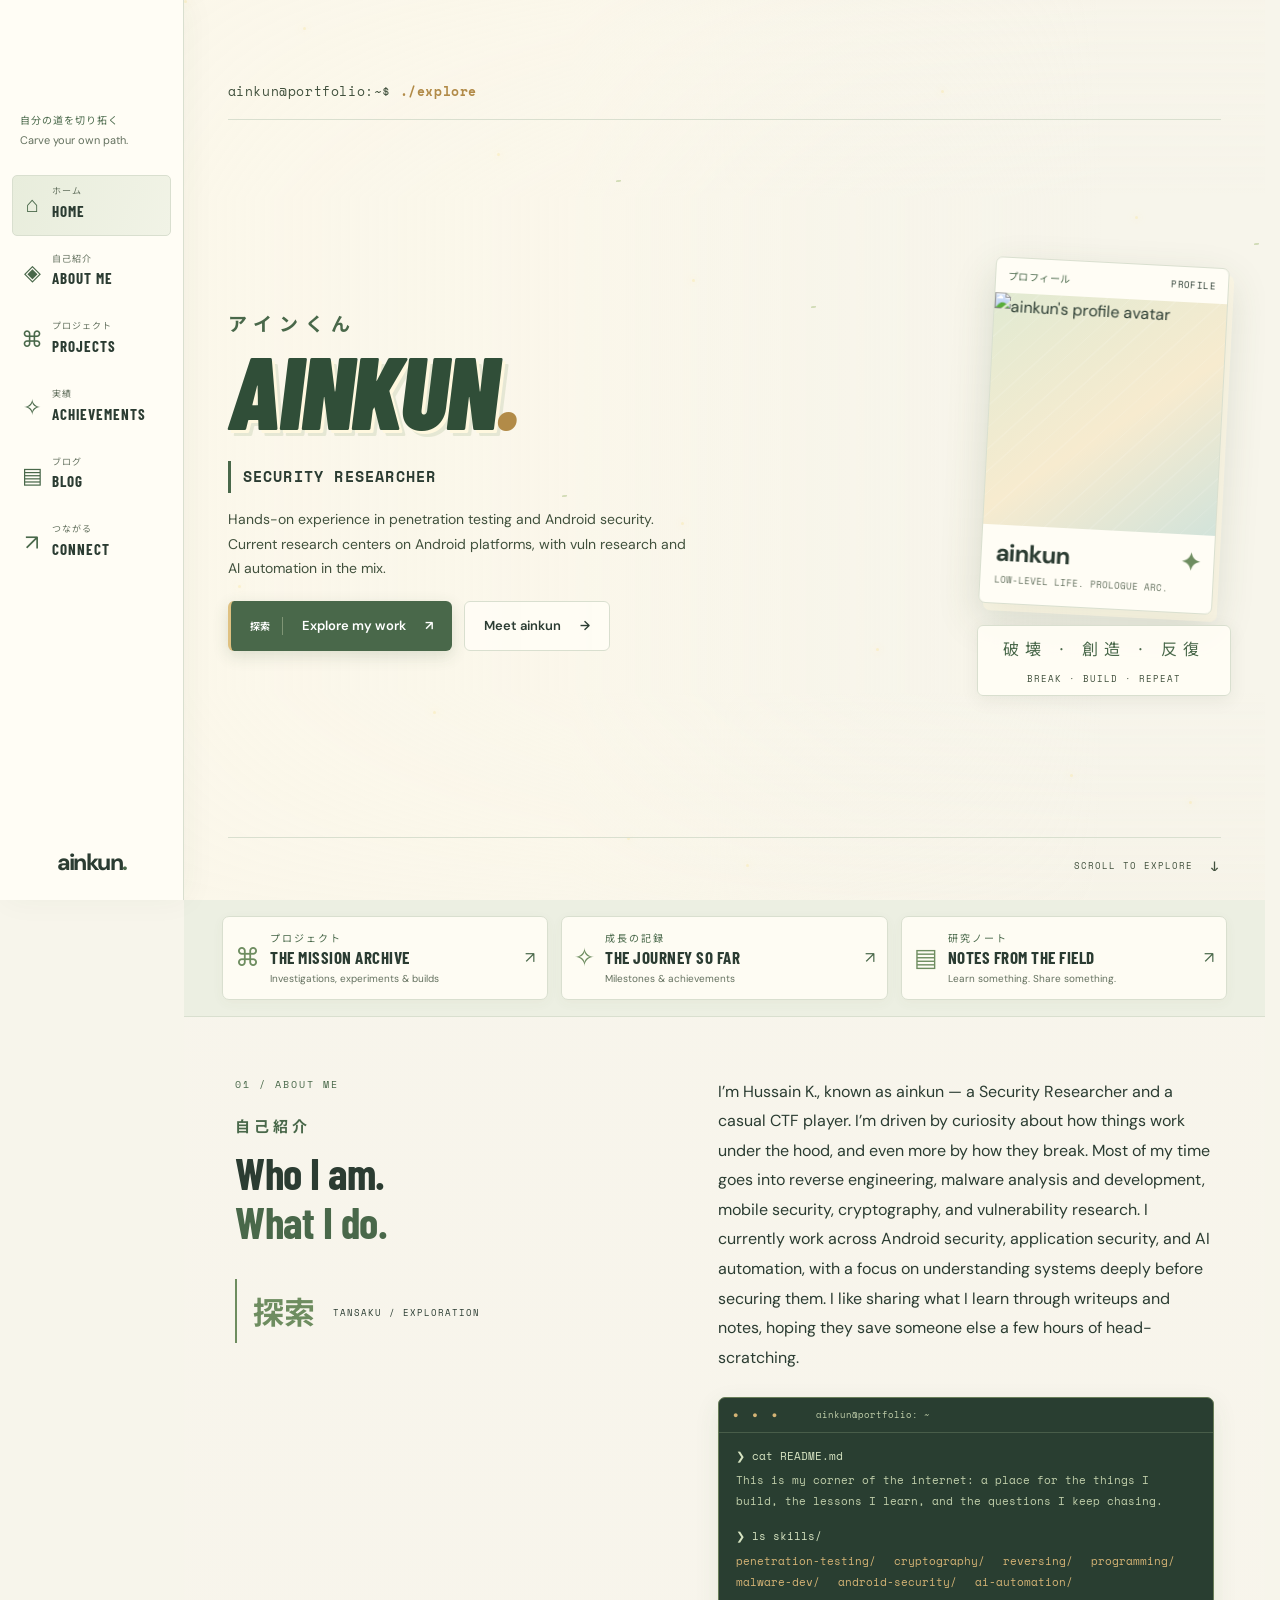
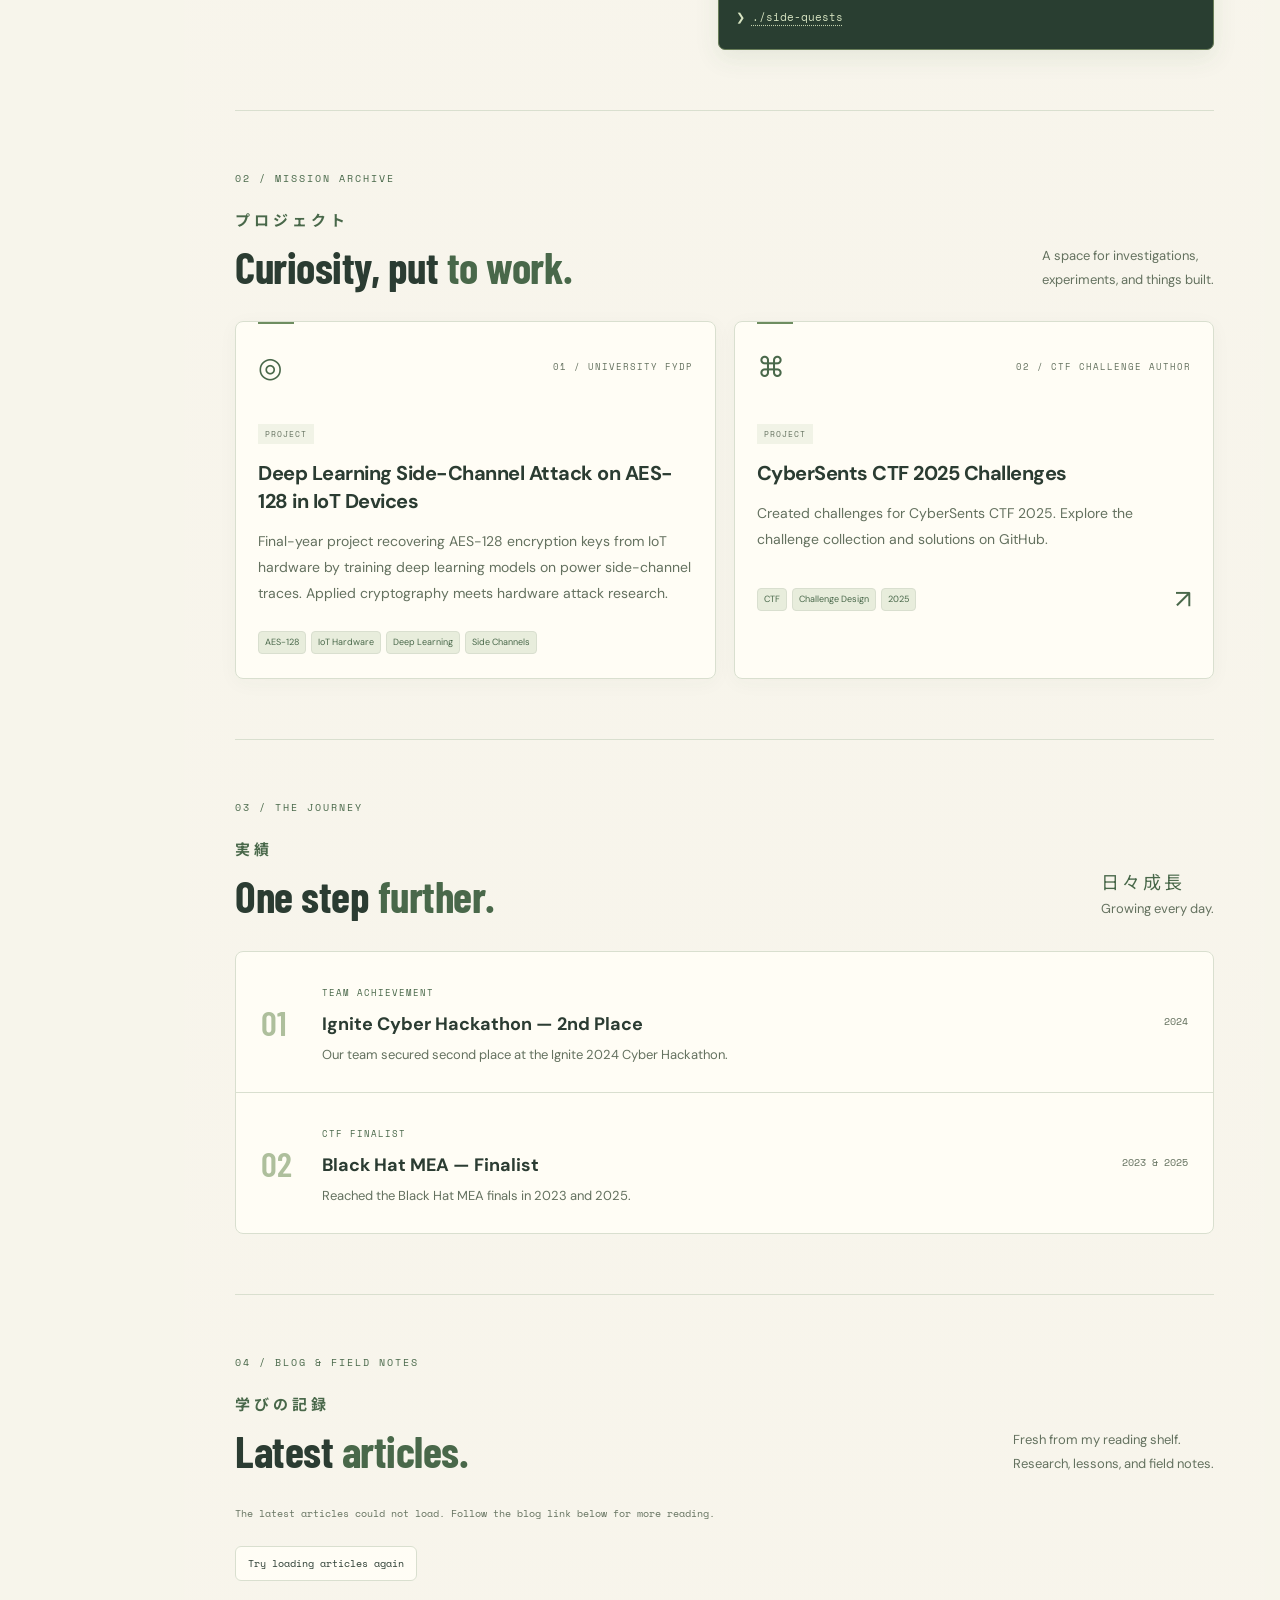
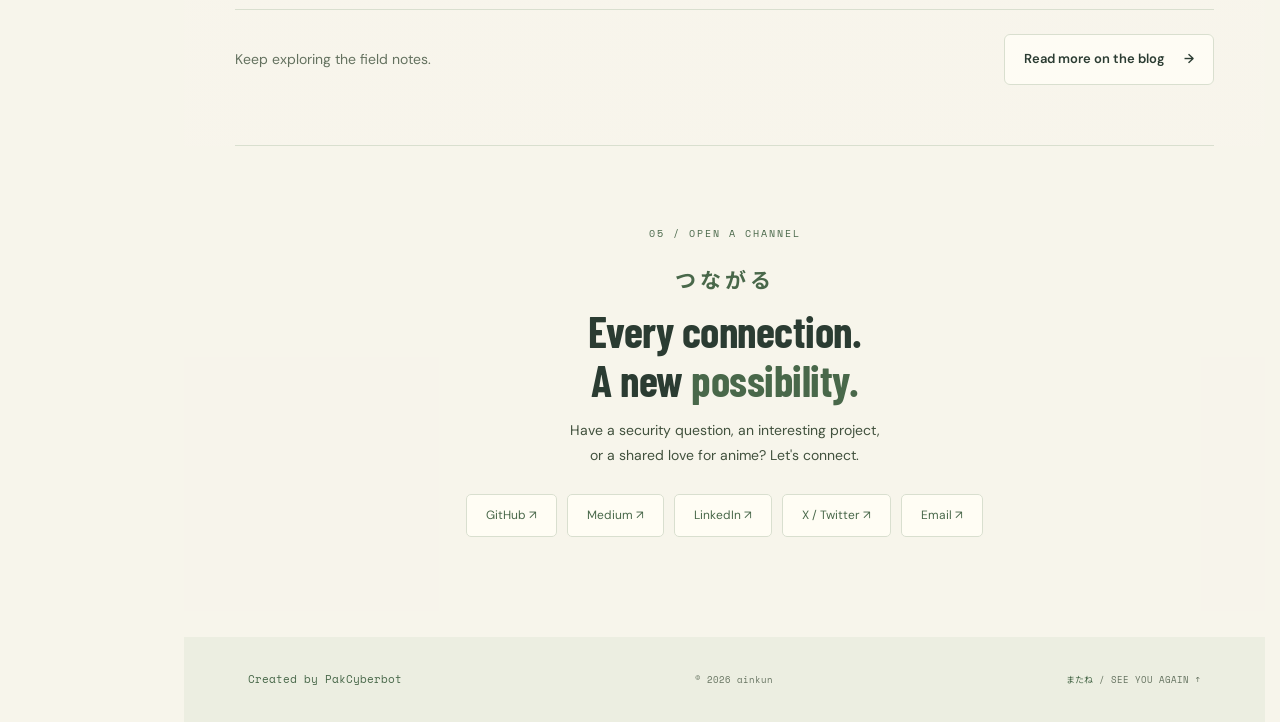
==== commit b7d49333: "Add Google Analytics and restore the PakCyberbot strip on the home page Every page at the root now c" ====
--- a/index.html
+++ b/index.html
@@ -2,6 +2,17 @@
 <html lang="en">
 <head>
   <meta charset="UTF-8"><meta name="viewport" content="width=device-width, initial-scale=1">
+  <!-- Google tag (gtag.js) -->
+  <script async src="https://www.googletagmanager.com/gtag/js?id=G-64J13FY14D"></script>
+  <script>
+    // Previews on this computer (localhost, 127.0.0.1 or an opened file) are not counted.
+    if (/^(localhost|127\.0\.0\.1|\[::1\]|)$/.test(location.hostname)) window['ga-disable-G-64J13FY14D'] = true;
+    window.dataLayer = window.dataLayer || [];
+    function gtag(){dataLayer.push(arguments);}
+    gtag('js', new Date());
+
+    gtag('config', 'G-64J13FY14D');
+  </script>
   <meta name="description" content="ainkun — Security Researcher. Security research, projects, and field notes from a curious mind.">
   <meta name="theme-color" content="#f7f5eb"><title>ainkun — Security Researcher</title>
   <script src="themes.js"></script>
@@ -14,7 +25,10 @@
   <script src="blog.js" defer></script>
   <script src="analyst-card.js" defer></script>
   <script src="chapter-transition.js" defer></script>
+  <link rel="stylesheet" href="credit-transition.css">
+  <script src="credit-transition.js" defer></script>
   <link rel="stylesheet" href="responsive.css">
+  <link rel="preload" as="image" href="pakcyberbot.png">
 </head>
 <body>
   <div class="scene-stack" aria-hidden="true"></div>
@@ -72,6 +86,7 @@
       </section>
     </div>
     <section class="contact section" id="contact"><div class="contact-inner reveal"><span class="eyebrow">05 / OPEN A CHANNEL</span><div class="section-jp" lang="ja">つながる</div><h2>Every connection.<br>A new <em>possibility.</em></h2><p>Have a security question, an interesting project,<br>or a shared love for anime? Let's connect.</p><div class="socials" id="socials"></div><p class="contact-placeholder" id="contact-note"></p></div></section>
+    <footer><a class="creator-credit" href="https://pakcyberbot.com" data-creator-link>Created by PakCyberbot</a><span>© <span id="year"></span> ainkun</span><a href="#home"><span lang="ja">またね</span> / SEE YOU AGAIN ↑</a></footer>
   </main>
   <div class="toast" role="status" aria-live="polite"></div>
   <dialog class="card-dialog" id="analyst-card-dialog" aria-labelledby="analyst-card-name" aria-describedby="analyst-card-help">
--- a/styles.css
+++ b/styles.css
@@ -162,6 +162,10 @@
 .social-link{font-size:12px;border:1px solid var(--line);padding:10px 19px;background:var(--surface-glass);transition:background .25s,transform .25s;color:var(--accent);border-radius:5px;}
 .social-link:hover{background:var(--surface-tint);transform:translateY(-3px)}
 .contact .contact-placeholder{font:9px var(--mono);margin-top:20px;color:var(--muted)}
+footer{display:flex;justify-content:space-between;align-items:center;gap:20px;padding:25px clamp(28px,5vw,80px);background:var(--footer-overlay)}
+footer .brand{font-size:23px;gap:0}
+footer>span,footer>a:last-child{font:9px var(--mono);color:var(--muted)}
+footer>a:last-child [lang=ja]{color:var(--accent)}
 .toast{position:fixed;left:calc(50% + var(--rail)/2);bottom:25px;max-width:calc(100vw - 40px);padding:14px 22px;border:1px solid var(--accent-soft);background:var(--surface);box-shadow:0 8px 35px #344a3933;color:var(--ink);font-size:13px;z-index:40;opacity:0;pointer-events:none;transform:translate(-50%,20px);transition:.25s;border-radius:6px;}
 .toast.visible{opacity:1;transform:translate(-50%,0)}
 .reveal-ready{opacity:0;transform:translateY(23px);transition:opacity .75s,transform .75s cubic-bezier(.16,1,.3,1)}
@@ -286,6 +290,7 @@
 .section{margin:0 28px;padding:60px 0}
 h2{font-size:45px}
 .toast{left:50%;border-radius:6px;}
+footer{padding:25px 28px}
 .hero-topline{font-size:9px}
 }
 
@@ -328,6 +333,8 @@
 .contact h2{font-size:48px}
 .contact p br{display:none}
 .social-link{font-size:11px;padding:10px 13px;color:var(--accent);border:1px solid var(--line);background:var(--surface-glass);border-radius:5px;}
+footer{padding:24px;flex-wrap:wrap;gap:18px}
+footer>span{order:3;width:100%;font-size:9px}
 .terminal{font-size:10px;border-radius:7px;box-shadow:0 8px 24px #3d57391a;}
 .hero-topline{font-size:8px;letter-spacing:.8px}
 .word-note>[lang=ja]{font-size:29px}
--- a/themes.css
+++ b/themes.css
@@ -10,6 +10,7 @@
   --paper-overlay: #f7f5ebd1;
   --contact-overlay: #f7f5ebbd;
   --band-overlay: #e9eddfc7;
+  --footer-overlay: #e9eddfd1;
   --secondary-ink: #41513d;
   --accent-soft: #6e8d60;
   --title: #304e38;
@@ -54,6 +55,7 @@
   --paper-overlay: #f5e9dcd1;
   --contact-overlay: #f5e9dcbd;
   --band-overlay: #e9d5c0c7;
+  --footer-overlay: #e9d5c0d1;
   --secondary-ink: #654b3d;
   --accent-soft: #a17247;
   --title: #6b402e;
@@ -99,6 +101,7 @@
   --paper-overlay: #141f2cd1;
   --contact-overlay: #141f2cbd;
   --band-overlay: #192937c7;
+  --footer-overlay: #192937d1;
   --secondary-ink: #c2cfd5;
   --accent-soft: #a1bfa0;
   --title: #e5ebd8;
--- a/theme-motion.css
+++ b/theme-motion.css
@@ -12,6 +12,7 @@
 @property --paper-overlay { syntax: "<color>"; inherits: true; initial-value: #f7f5ebd1; }
 @property --contact-overlay { syntax: "<color>"; inherits: true; initial-value: #f7f5ebbd; }
 @property --band-overlay { syntax: "<color>"; inherits: true; initial-value: #e9eddfc7; }
+@property --footer-overlay { syntax: "<color>"; inherits: true; initial-value: #e9eddfd1; }
 @property --secondary-ink { syntax: "<color>"; inherits: true; initial-value: #41513d; }
 @property --accent-soft { syntax: "<color>"; inherits: true; initial-value: #6e8d60; }
 @property --title { syntax: "<color>"; inherits: true; initial-value: #304e38; }
@@ -42,7 +43,7 @@
 
 :root { --theme-fade-duration: 3.2s; --theme-fade-easing: cubic-bezier(.4,0,.2,1); }
 html[data-theme] {
-  transition-property: --ink, --muted, --accent, --sunlight, --paper, --line, --surface, --surface-hover, --surface-tint, --surface-glass, --paper-overlay, --contact-overlay, --band-overlay, --secondary-ink, --accent-soft, --title, --title-shadow, --title-shadow-soft, --button-ink, --button-edge, --label-fill, --ornament, --card-edge, --selection, --terminal-bg, --terminal-ink, --terminal-line, --terminal-muted, --terminal-accent, --portrait-start, --portrait-mid, --portrait-end, --particle, --particle-glow, --leaf, --wash-strong, --wash-middle, --wash-faint, --wash-bottom, --wash-top;
+  transition-property: --ink, --muted, --accent, --sunlight, --paper, --line, --surface, --surface-hover, --surface-tint, --surface-glass, --paper-overlay, --contact-overlay, --band-overlay, --footer-overlay, --secondary-ink, --accent-soft, --title, --title-shadow, --title-shadow-soft, --button-ink, --button-edge, --label-fill, --ornament, --card-edge, --selection, --terminal-bg, --terminal-ink, --terminal-line, --terminal-muted, --terminal-accent, --portrait-start, --portrait-mid, --portrait-end, --particle, --particle-glow, --leaf, --wash-strong, --wash-middle, --wash-faint, --wash-bottom, --wash-top;
   transition-duration: var(--theme-fade-duration);
   transition-timing-function: var(--theme-fade-easing);
 }
--- a/credit-transition.css
+++ b/credit-transition.css
@@ -0,0 +1,32 @@
+.creator-transition {
+  position:fixed;inset:0;z-index:1000;overflow:hidden;cursor:progress;
+  background:linear-gradient(180deg,#04140f 0%,#061811eb 55%,#061811b3 100%);
+  animation:creator-veil 2.4s ease both;
+}
+.creator-rain {
+  position:absolute;inset:0;overflow:hidden;
+  -webkit-mask-image:linear-gradient(#000 0%,#000e 45%,transparent 100%);
+  mask-image:linear-gradient(#000 0%,#000e 45%,transparent 100%);
+}
+.creator-rain-stream {
+  position:absolute;top:0;white-space:pre;text-align:center;
+  font:500 19px/1.45 var(--jp);color:#8ff5b4;
+  text-shadow:0 0 9px #4cfa9980;opacity:.85;
+  animation:creator-rain-fall var(--rain-duration) linear var(--rain-delay) infinite both;
+}
+.creator-transition-status {
+  position:absolute;inset:0;display:flex;flex-direction:column;align-items:center;justify-content:center;
+  gap:12px;color:#e3ffec;text-align:center;padding:24px;
+  text-shadow:0 2px 20px #000;animation:creator-status 2.4s ease both;
+}
+.creator-transition-status [lang=ja] { font:500 32px var(--jp);letter-spacing:.28em; }
+.creator-transition-status strong { font:12px/1.6 var(--mono);letter-spacing:1px; }
+.creator-emblem { position:relative;display:grid;place-items:center;width:190px;height:190px;margin-bottom:12px; }
+.creator-emblem img { display:block;width:110px;height:145px;object-fit:contain;filter:drop-shadow(0 0 14px #40f79955);animation:creator-logo-breathe 1.6s ease-in-out infinite; }
+.creator-emblem::before { content:'';position:absolute;inset:0;border:1px solid #8ff5b42b;border-top:2px solid #8ff5b4;border-right:2px solid #8ff5b480;border-radius:50%;animation:creator-loader-spin 1.8s linear infinite; }
+@keyframes creator-loader-spin { to { transform:rotate(360deg); } }
+@keyframes creator-logo-breathe { 50% { transform:scale(1.045);filter:drop-shadow(0 0 23px #40f79999); } }
+@keyframes creator-rain-fall { from { transform:translate(-50%,-100%); } to { transform:translate(-50%,100vh); } }
+@keyframes creator-veil { 0% { opacity:0; } 20% { opacity:.75; } 65%,100% { opacity:1; } }
+@keyframes creator-status { 0%,20% { opacity:0;transform:translateY(6px); } 45%,100% { opacity:1;transform:none; } }
+@media(prefers-reduced-motion:reduce) { .creator-transition { display:none; } }
--- a/responsive.css
+++ b/responsive.css
@@ -101,12 +101,15 @@
 }
 .chapter-menu.reveal-ready:focus-within { opacity:1;transform:none; }
 
-/* Sidebar home wordmark. */
+/* Sidebar home wordmark and the full clickable footer credit. */
 .sidebar-bottom { padding:14px 0 0; }
 .sidebar-bottom .brand { display:flex;justify-content:center;width:100%;gap:0;padding:9px 6px;font:800 23px/1.1 'DM Sans',sans-serif;letter-spacing:-1.6px;text-decoration:none;color:var(--ink); }
+.creator-credit { display:inline-block;padding:9px 0;font:400 11px/1.5 var(--mono);letter-spacing:0;color:var(--accent);text-decoration:none;white-space:nowrap; }
+.creator-credit:hover { text-decoration:underline;text-underline-offset:4px; }
 @media(max-width:760px) {
   .sidebar-bottom { top:54px;padding:0; }
   .sidebar-bottom .brand { padding:0;justify-content:flex-start;font-size:14px;letter-spacing:-.6px; }
+  .creator-credit { font-size:9px; }
 }
 
 /* Stats stay editable and carry no invented numerical proficiency ratings. */
